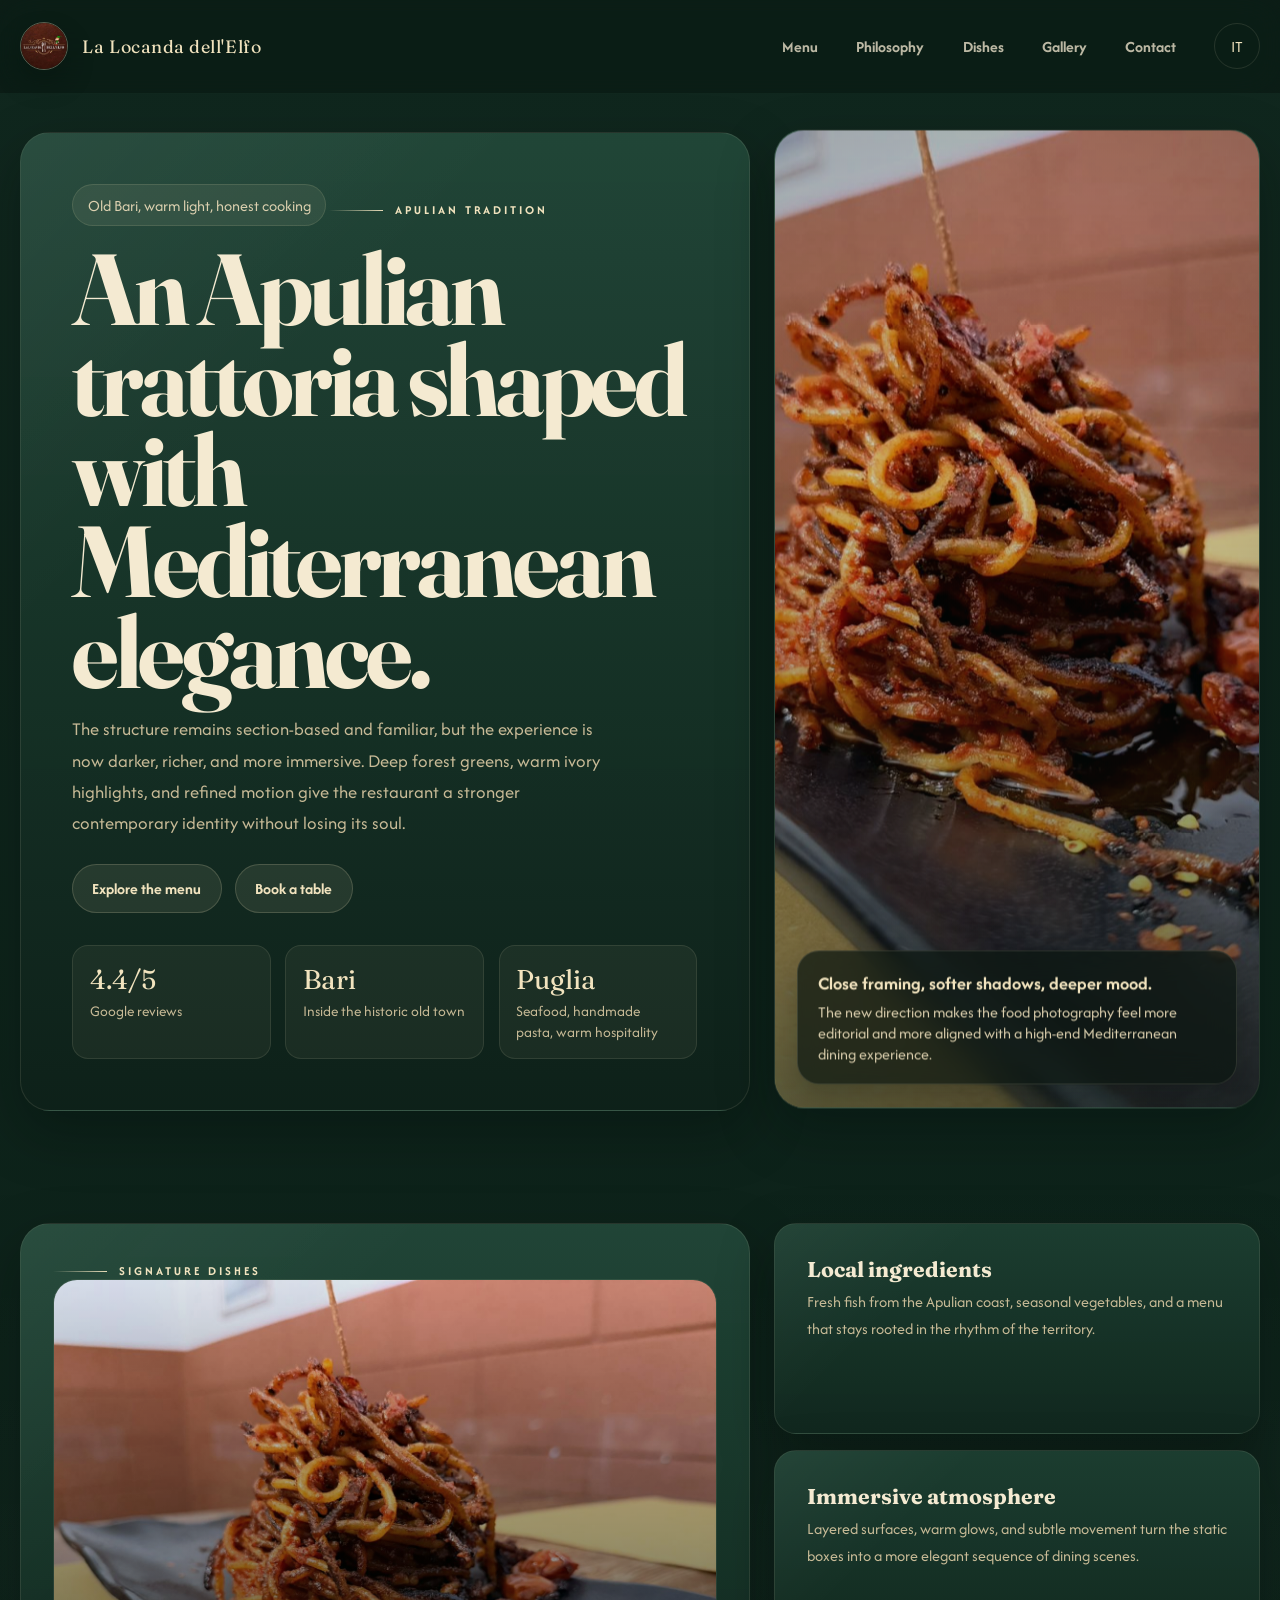
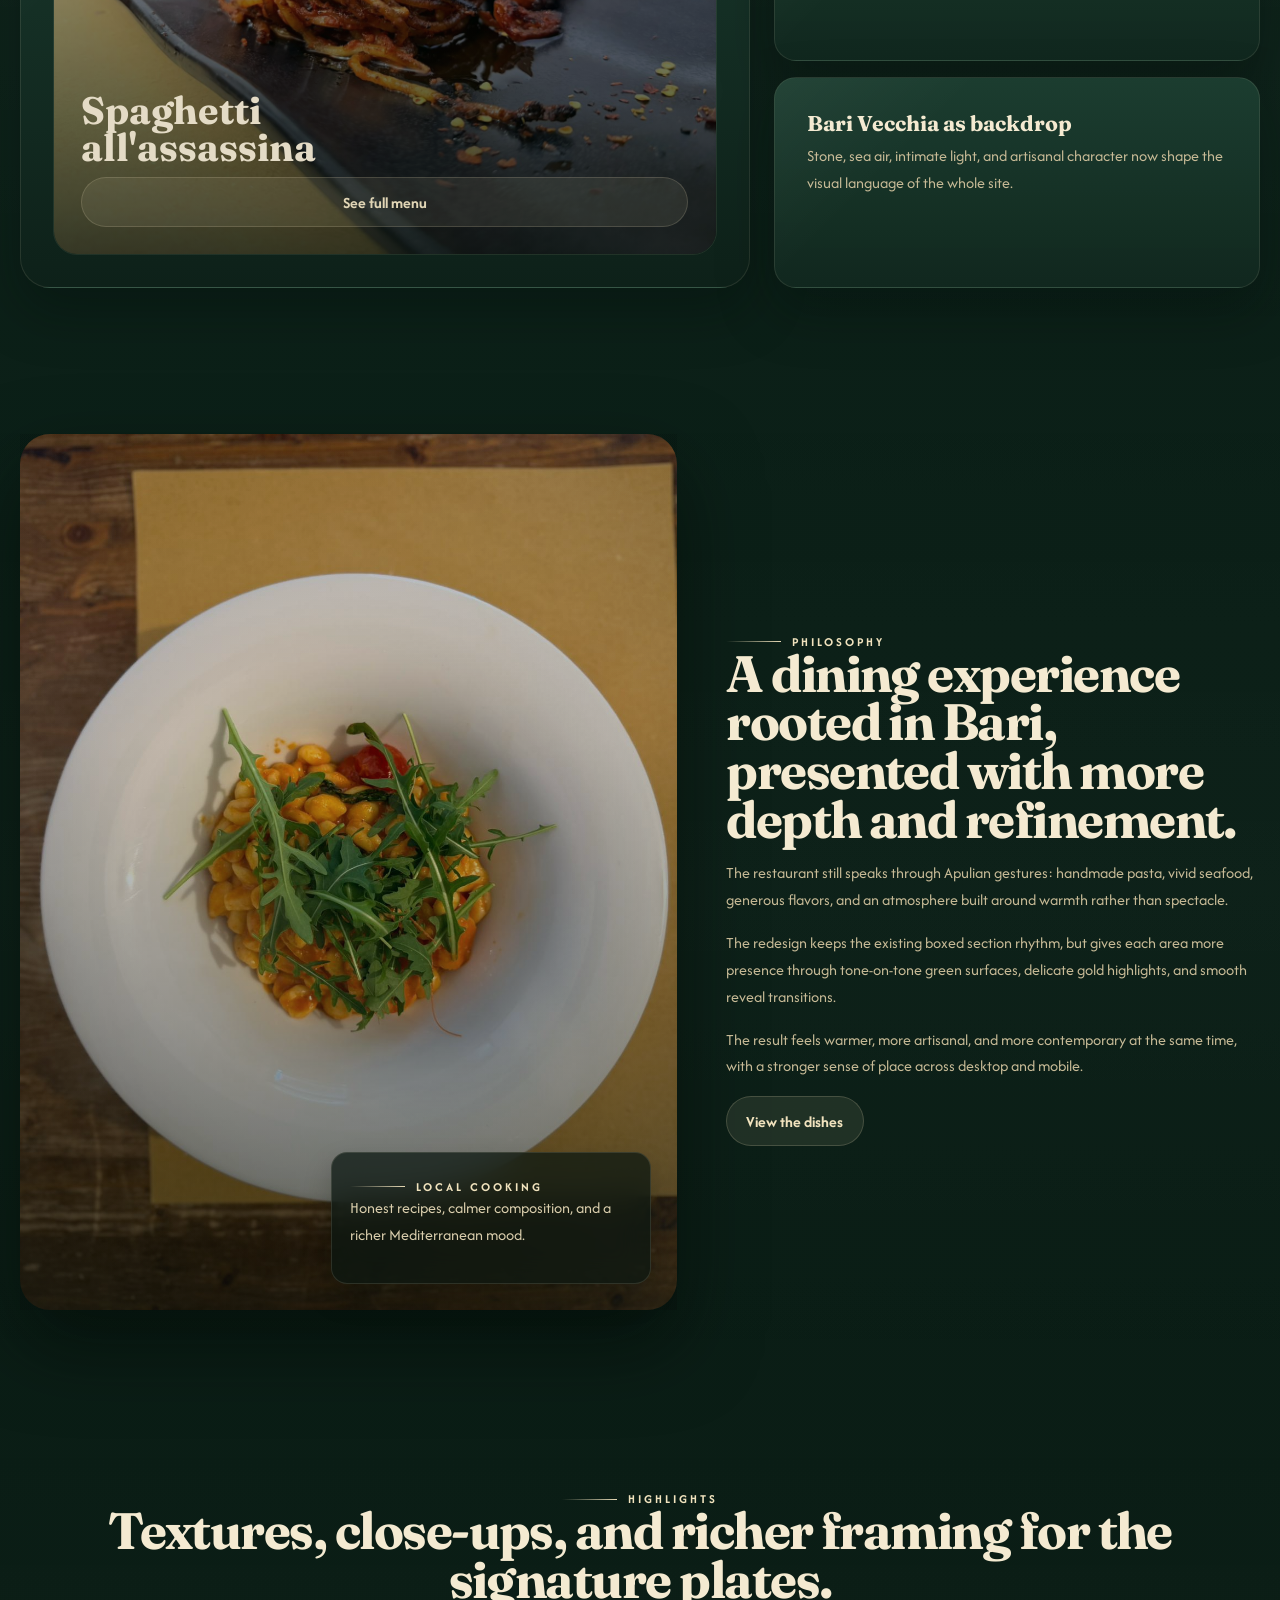
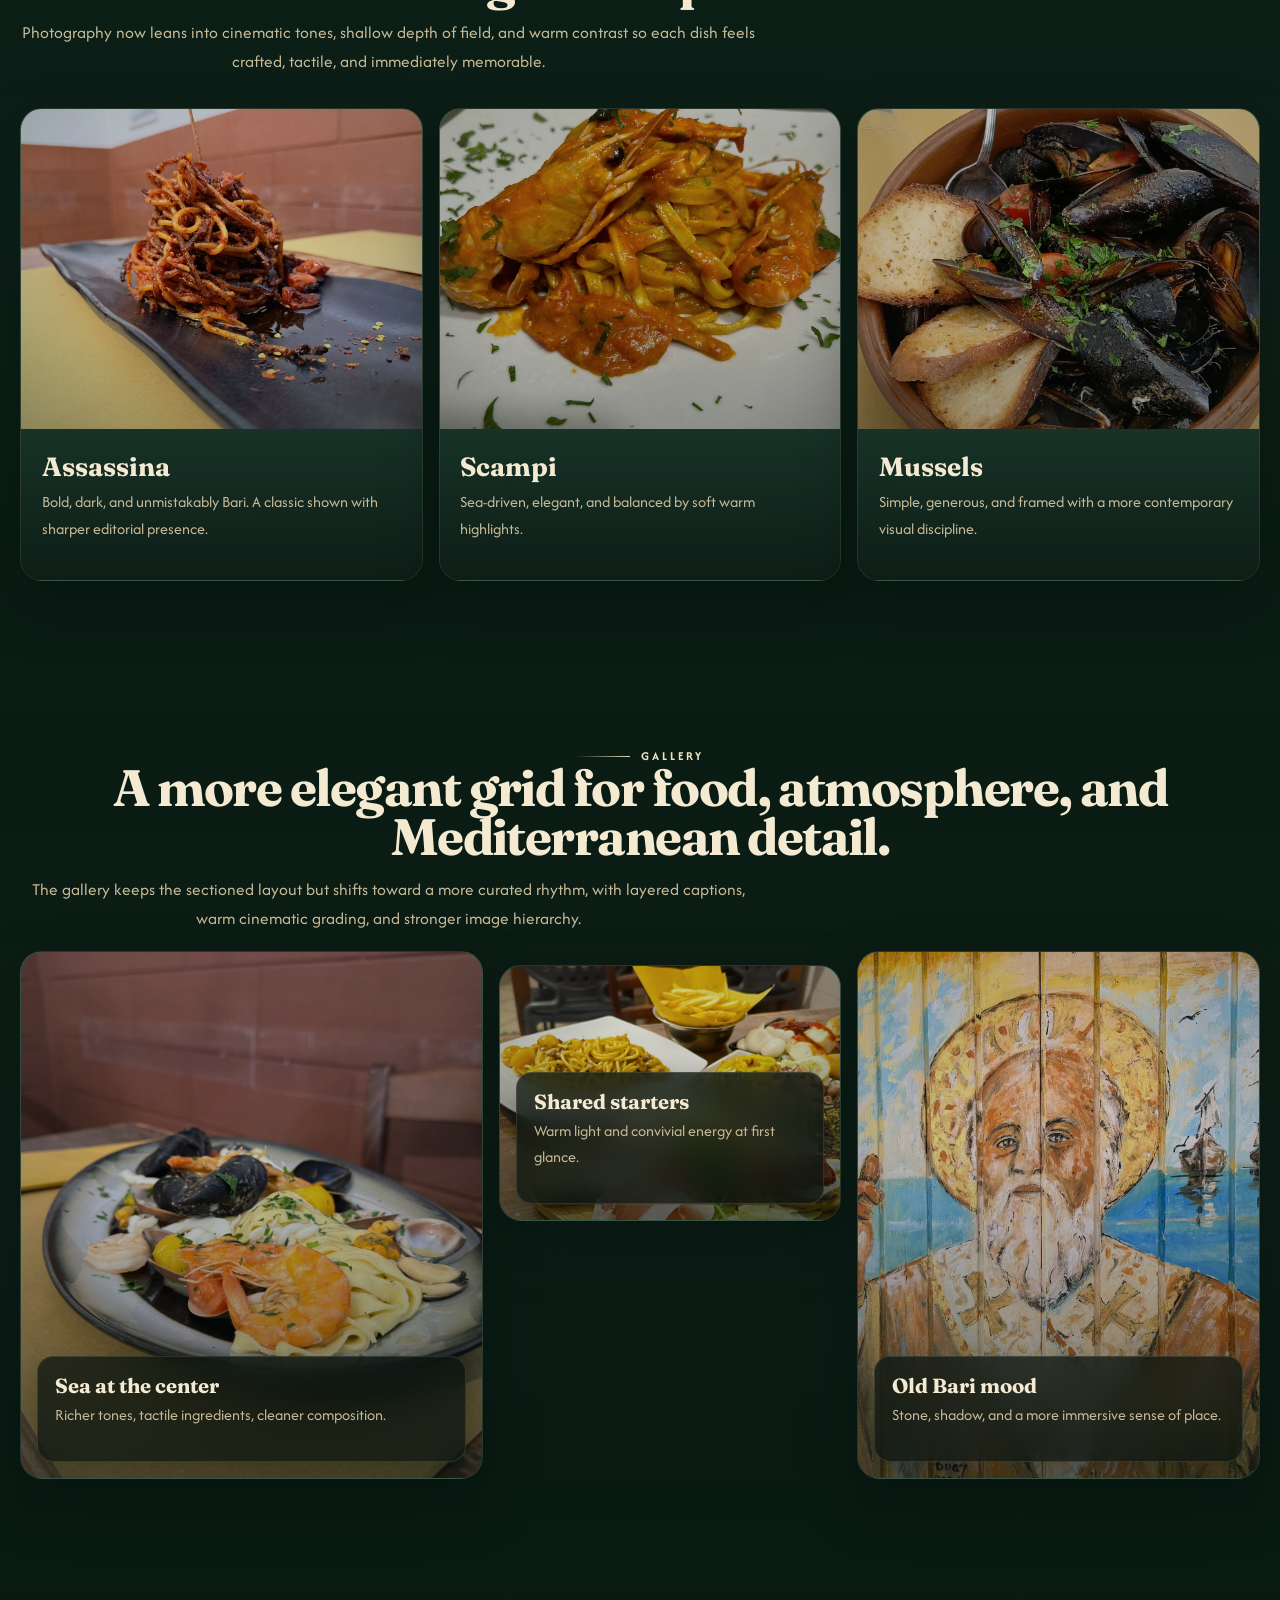
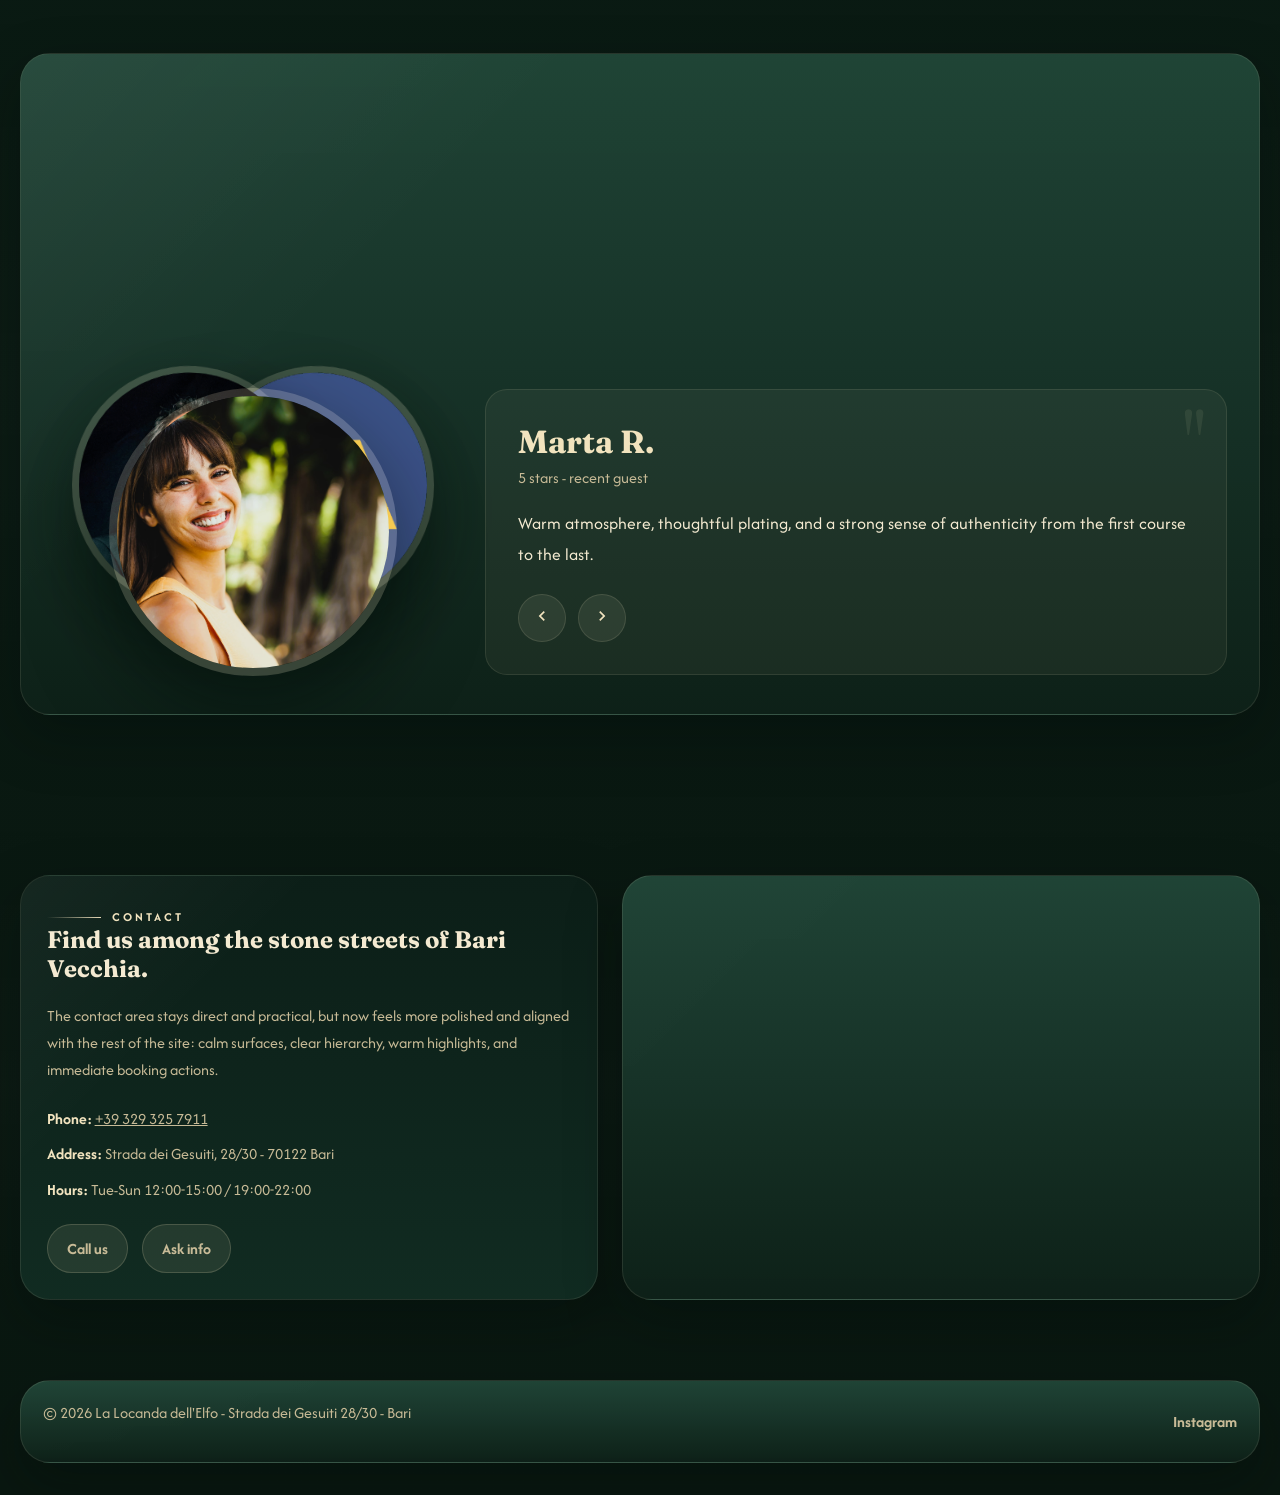
==== index-en.html @ 874c02c4 "english menu" ====
<!doctype html>
<html lang="en">
<head>
  <meta charset="utf-8">
  <meta name="viewport" content="width=device-width, initial-scale=1">
  <title>La Locanda dell'Elfo | Traditional Apulian trattoria in Bari Vecchia</title>
  <meta name="description" content="La Locanda dell'Elfo is a traditional Apulian trattoria in the heart of Bari Vecchia. Authentic cuisine, warm hospitality, and a more immersive new visual identity.">
  <meta name="robots" content="index, follow">
  <link rel="canonical" href="https://lalocandadellelfo.com/">
  <meta property="og:title" content="La Locanda dell'Elfo | Traditional Apulian trattoria">
  <meta property="og:description" content="Authentic Apulian flavors in the heart of old Bari.">
  <meta property="og:type" content="restaurant">
  <meta property="og:url" content="https://lalocandadellelfo.com/">
  <meta property="og:image" content="https://lalocandadellelfo.com/assets/img/locanda.jpeg">
  <link rel="icon" href="assets/icons/favicon.svg" type="image/svg+xml">
  <link rel="preconnect" href="https://fonts.googleapis.com">
  <link rel="preconnect" href="https://fonts.gstatic.com" crossorigin>
  <link href="https://fonts.googleapis.com/css2?family=Afacad:ital,wght@0,400..700;1,400..700&family=Fraunces:opsz,wght@9..144,300..900&display=swap" rel="stylesheet">
  <link rel="stylesheet" href="assets/css/style.css">
</head>
<body>
  <a class="skip-link" href="#content">Skip to content</a>

  <header class="site-header" role="banner">
    <div class="container header-inner">
      <a class="brand" href="#home" aria-label="La Locanda dell'Elfo home">
        <img class="brand-logo" src="assets/img/logo.jpg" alt="La Locanda dell'Elfo logo" width="48" height="48">
        <span class="brand-name">La Locanda dell'Elfo</span>
      </a>

      <button class="nav-toggle" aria-controls="nav" aria-expanded="false" aria-label="Open menu" data-label-open="Open menu" data-label-close="Close menu">
        <span class="bar"></span>
        <span class="bar"></span>
        <span class="bar"></span>
      </button>

      <nav id="nav" class="nav" aria-label="Main navigation">
        <ul>
          <li><a href="menu-en.html">Menu</a></li>
          <li><a href="#philosophy">Philosophy</a></li>
          <li><a href="#dishes">Dishes</a></li>
          <li><a href="#gallery">Gallery</a></li>
          <li><a href="#contact">Contact</a></li>
        </ul>
      </nav>

      <a class="lang-switch" href="index.html" aria-label="Passa alla versione italiana">IT</a>
    </div>
  </header>

  <main id="content">
    <section id="home" class="hero">
      <div class="container hero-shell">
        <div class="hero-copy reveal">
          <span class="hero-note">Old Bari, warm light, honest cooking</span>
          <span class="eyebrow">Apulian tradition</span>
          <h1>An Apulian trattoria shaped with Mediterranean elegance.</h1>
          <p class="lead">The structure remains section-based and familiar, but the experience is now darker, richer, and more immersive. Deep forest greens, warm ivory highlights, and refined motion give the restaurant a stronger contemporary identity without losing its soul.</p>
          <div class="hero-cta">
            <a class="btn btn-primary" href="menu-en.html">Explore the menu</a>
            <a class="btn btn-outline-green" href="#contact">Book a table</a>
          </div>
          <div class="hero-stats">
            <div class="stat">
              <span class="stat-value"><a href="#reviews">4.4/5</a></span>
              <span class="stat-label">Google reviews</span>
            </div>
            <div class="stat">
              <span class="stat-value">Bari</span>
              <span class="stat-label">Inside the historic old town</span>
            </div>
            <div class="stat">
              <span class="stat-value">Puglia</span>
              <span class="stat-label">Seafood, handmade pasta, warm hospitality</span>
            </div>
          </div>
        </div>

        <div class="hero-card reveal-img delay-1 parallax-soft">
          <img src="assets/img/assassina.jpeg" alt="Signature dish at La Locanda dell'Elfo">
          <div class="hero-card-badge">
            <strong>Close framing, softer shadows, deeper mood.</strong>
            <span>The new direction makes the food photography feel more editorial and more aligned with a high-end Mediterranean dining experience.</span>
          </div>
        </div>
      </div>
    </section>

    <section class="section">
      <div class="container showcase-grid">
        <div class="surface-panel reveal">
          <span class="eyebrow">Signature dishes</span>
          <div class="food-slider" id="foodSlider">
            <div class="slide active" style="background-image:url('assets/img/assassina.jpeg');">
              <div class="slide-overlay">
                <h3>Spaghetti all'assassina</h3>
                <a class="btn btn-secondary" href="menu-en.html">See full menu</a>
              </div>
            </div>
            <div class="slide" style="background-image:url('assets/img/scoglio2.jpeg');">
              <div class="slide-overlay">
                <h3>Seafood spaghetti</h3>
                <a class="btn btn-secondary" href="menu-en.html">See full menu</a>
              </div>
            </div>
            <div class="slide" style="background-image:url('assets/img/polpo.jpeg');">
              <div class="slide-overlay">
                <h3>Grilled octopus</h3>
                <a class="btn btn-secondary" href="menu-en.html">See full menu</a>
              </div>
            </div>
            <div class="slide" style="background-image:url('assets/img/cozze.png');">
              <div class="slide-overlay">
                <h3>Sauteed mussels</h3>
                <a class="btn btn-secondary" href="menu-en.html">See full menu</a>
              </div>
            </div>
            <div class="slide" style="background-image:url('assets/img/bavincenzo.jpeg');">
              <div class="slide-overlay">
                <h3>Mba Vnginz</h3>
                <a class="btn btn-secondary" href="menu-en.html">See full menu</a>
              </div>
            </div>
          </div>
        </div>

        <div class="showcase-notes">
          <article class="surface-panel note-card reveal delay-1">
            <h3>Local ingredients</h3>
            <p>Fresh fish from the Apulian coast, seasonal vegetables, and a menu that stays rooted in the rhythm of the territory.</p>
          </article>
          <article class="surface-panel note-card reveal delay-2">
            <h3>Immersive atmosphere</h3>
            <p>Layered surfaces, warm glows, and subtle movement turn the static boxes into a more elegant sequence of dining scenes.</p>
          </article>
          <article class="surface-panel note-card reveal delay-3">
            <h3>Bari Vecchia as backdrop</h3>
            <p>Stone, sea air, intimate light, and artisanal character now shape the visual language of the whole site.</p>
          </article>
        </div>
      </div>
    </section>

    <section id="philosophy" class="section">
      <div class="container story-grid">
        <div class="story-visual reveal-img parallax-soft">
          <img class="story-main-image" src="assets/img/bavincenzof.jpeg" alt="Signature dish from the restaurant">
          <div class="story-floating-card">
            <span class="eyebrow">Local cooking</span>
            <p>Honest recipes, calmer composition, and a richer Mediterranean mood.</p>
          </div>
        </div>

        <div class="story-copy reveal delay-1">
          <span class="eyebrow">Philosophy</span>
          <h2>A dining experience rooted in Bari, presented with more depth and refinement.</h2>
          <p>The restaurant still speaks through Apulian gestures: handmade pasta, vivid seafood, generous flavors, and an atmosphere built around warmth rather than spectacle.</p>
          <p>The redesign keeps the existing boxed section rhythm, but gives each area more presence through tone-on-tone green surfaces, delicate gold highlights, and smooth reveal transitions.</p>
          <p>The result feels warmer, more artisanal, and more contemporary at the same time, with a stronger sense of place across desktop and mobile.</p>
          <a class="btn btn-primary" href="menu-en.html">View the dishes</a>
        </div>
      </div>
    </section>

    <section id="dishes" class="section">
      <div class="container">
        <header class="section-head center reveal">
          <span class="eyebrow">Highlights</span>
          <h2>Textures, close-ups, and richer framing for the signature plates.</h2>
          <p class="lead">Photography now leans into cinematic tones, shallow depth of field, and warm contrast so each dish feels crafted, tactile, and immediately memorable.</p>
        </header>

        <div class="signature-grid">
          <article class="dish-card reveal">
            <img src="assets/img/assassina.jpeg" alt="Spaghetti all'assassina">
            <div class="dish-card-content">
              <h3>Assassina</h3>
              <p>Bold, dark, and unmistakably Bari. A classic shown with sharper editorial presence.</p>
            </div>
          </article>
          <article class="dish-card reveal delay-1">
            <img src="assets/img/scampi.png" alt="Spaghetti with scampi">
            <div class="dish-card-content">
              <h3>Scampi</h3>
              <p>Sea-driven, elegant, and balanced by soft warm highlights.</p>
            </div>
          </article>
          <article class="dish-card reveal delay-2">
            <img src="assets/img/cozze.png" alt="Sauteed mussels">
            <div class="dish-card-content">
              <h3>Mussels</h3>
              <p>Simple, generous, and framed with a more contemporary visual discipline.</p>
            </div>
          </article>
        </div>
      </div>
    </section>

    <section id="gallery" class="section">
      <div class="container">
        <header class="section-head center reveal">
          <span class="eyebrow">Gallery</span>
          <h2>A more elegant grid for food, atmosphere, and Mediterranean detail.</h2>
          <p class="lead">The gallery keeps the sectioned layout but shifts toward a more curated rhythm, with layered captions, warm cinematic grading, and stronger image hierarchy.</p>
        </header>

        <div class="gallery-grid">
          <article class="gallery-card large reveal-img parallax-soft">
            <img src="assets/img/scoglio2.jpeg" alt="Seafood dish at La Locanda dell'Elfo">
            <div class="gallery-caption">
              <h3>Sea at the center</h3>
              <p>Richer tones, tactile ingredients, cleaner composition.</p>
            </div>
          </article>
          <article class="gallery-card reveal-img delay-1">
            <img src="assets/img/antipasti.png" alt="Traditional appetizers">
            <div class="gallery-caption">
              <h3>Shared starters</h3>
              <p>Warm light and convivial energy at first glance.</p>
            </div>
          </article>
          <article class="gallery-card tall reveal-img delay-2 parallax-soft">
            <img src="assets/img/sannicola.jpeg" alt="Restaurant atmosphere detail">
            <div class="gallery-caption">
              <h3>Old Bari mood</h3>
              <p>Stone, shadow, and a more immersive sense of place.</p>
            </div>
          </article>
          <article class="gallery-card reveal-img">
            <img src="assets/img/pastaefagioli.png" alt="Pasta and beans">
            <div class="gallery-caption">
              <h3>Comfort and depth</h3>
              <p>Traditional substance with a refined visual finish.</p>
            </div>
          </article>
        </div>
      </div>
    </section>

    <section id="reviews" class="section ct-section" aria-labelledby="ctTitle">
      <div class="container">
        <div class="surface-panel">
          <header class="section-head center reveal">
            <span class="eyebrow">Reviews</span>
            <h2 id="ctTitle">Guest feedback now lives inside the same warm visual language.</h2>
            <p class="lead">The testimonials remain easy to scan, but now feel integrated into the overall identity through tone-on-tone surfaces, elegant spacing, and softer visual depth.</p>
            <div class="revx-badge" role="note">
              <svg width="18" height="18" viewBox="0 0 48 48" aria-hidden="true">
                <path fill="#FFC107" d="M43.6 20.5h-1.9V20H24v8h11.3c-1.7 4.6-6 8-11.3 8-6.6 0-12-5.4-12-12s5.4-12 12-12c3 0 5.7 1.1 7.8 2.9l5.7-5.7C33.6 7 29.1 5 24 5 13 5 4 14 4 25s9 20 20 20 19-9 19-20c0-1.5-.2-3-.4-4.5z"></path>
                <path fill="#FF3D00" d="M6.3 14.7l6.6 4.8C14.5 16 18.9 13 24 13c3 0 5.7 1.1 7.8 2.9l5.7-5.7C33.6 7 29.1 5 24 5c-7.7 0-14.3 4.3-17.7 10.7z"></path>
                <path fill="#4CAF50" d="M24 45c5 0 9.6-2 12.9-5.2l-6-5c-1.9 1.5-4.3 2.2-6.9 2.2-5.2 0-9.5-3.3-11.2-8l-6.6 5C9.5 40.6 16.2 45 24 45z"></path>
                <path fill="#1976D2" d="M43.6 20.5H24v8h11.3c-.8 2.2-2.3 4.1-4.3 5.5l6 5C40.1 35.8 44 30.8 44 24c0-1.5-.2-3-.4-4.5z"></path>
              </svg>
              <strong class="revx-score">4.4</strong>
              <span class="revx-meta">/ 5 on Google</span>
              <a class="revx-link" href="https://www.google.com/maps/search/?api=1&query=La%20Locanda%20dell%27Elfo%20Bari" target="_blank" rel="noopener">Open listing</a>
            </div>
          </header>

          <div class="ct-wrap reveal delay-1">
            <div class="ct-images" id="ctImages"></div>
            <div class="ct-content">
              <span class="quote-mark" aria-hidden="true">"</span>
              <div class="ct-quote-wrap" id="ctQuoteWrap">
                <h3 class="ct-name" id="ctName"></h3>
                <p class="ct-desig" id="ctDesig"></p>
                <p class="ct-quote" id="ctQuote"></p>
              </div>
              <div class="ct-arrows">
                <button class="ct-btn" id="ctPrev" aria-label="Previous review">
                  <svg width="20" height="20" viewBox="0 0 24 24" fill="currentColor"><path d="M15.41 7.41L14 6l-6 6 6 6 1.41-1.41L10.83 12z"></path></svg>
                </button>
                <button class="ct-btn" id="ctNext" aria-label="Next review">
                  <svg width="20" height="20" viewBox="0 0 24 24" fill="currentColor"><path d="M10 6L8.59 7.41 13.17 12l-4.58 4.59L10 18l6-6z"></path></svg>
                </button>
              </div>
            </div>
          </div>
        </div>
      </div>
    </section>

    <section id="contact" class="section">
      <div class="container contact-grid">
        <div class="contact-card reveal">
          <span class="eyebrow">Contact</span>
          <h2>Find us among the stone streets of Bari Vecchia.</h2>
          <p>The contact area stays direct and practical, but now feels more polished and aligned with the rest of the site: calm surfaces, clear hierarchy, warm highlights, and immediate booking actions.</p>
          <ul class="contact-list">
            <li><strong>Phone:</strong> <a href="tel:+393293257911">+39 329 325 7911</a></li>
            <li><strong>Address:</strong> Strada dei Gesuiti, 28/30 - 70122 Bari</li>
            <li><strong>Hours:</strong> Tue-Sun 12:00-15:00 / 19:00-22:00</li>
          </ul>
          <div class="cta-row">
            <a class="btn btn-primary" href="tel:+393293257911" target="_blank" rel="noopener">Call us</a>
            <a class="btn btn-secondary" href="mailto:prenotazioni@lalocandadellelfo.it">Ask info</a>
          </div>
        </div>

        <div class="map-card reveal-img delay-1">
          <iframe title="Map to La Locanda dell'Elfo" loading="lazy" referrerpolicy="no-referrer-when-downgrade" src="https://www.google.com/maps?q=Strada%20dei%20Gesuiti%2028%20Bari&output=embed" allowfullscreen></iframe>
        </div>
      </div>
    </section>
  </main>

  <footer class="site-footer" role="contentinfo">
    <div class="container footer-inner">
      <p>&copy; <span id="year"></span> La Locanda dell'Elfo - Strada dei Gesuiti 28/30 - Bari</p>
      <ul class="social">
        <li><a href="https://instagram.com/lalocandadellelfo" target="_blank" rel="noopener">Instagram</a></li>
      </ul>
    </div>
  </footer>

  <script src="assets/js/main.js"></script>
</body>
</html>
---- assets/css/style.css ----
:root {
  --bg: #0d221a;
  --bg-deep: #08150f;
  --surface: rgba(19, 45, 35, 0.9);
  --surface-2: rgba(25, 56, 44, 0.92);
  --surface-3: rgba(31, 65, 52, 0.94);
  --surface-soft: rgba(17, 40, 31, 0.82);
  --surface-contrast: #16372c;
  --text: #f4ead1;
  --text-soft: #dbcfae;
  --muted: #c8bb97;
  --accent: #caa86a;
  --accent-soft: #f1e3be;
  --line: rgba(237, 226, 198, 0.12);
  --line-strong: rgba(237, 226, 198, 0.2);
  --shadow-lg: 0 34px 80px rgba(2, 11, 8, 0.5);
  --shadow-md: 0 22px 54px rgba(2, 11, 8, 0.34);
  --shadow-sm: 0 14px 28px rgba(2, 11, 8, 0.24);
  --radius-xl: 30px;
  --radius-lg: 22px;
  --radius-md: 16px;
  --radius-sm: 12px;
  --header-height: 92px;
  --header-height-shrink: 76px;
  --container: 1240px;
}

* {
  box-sizing: border-box;
}

html {
  scroll-behavior: smooth;
}

html,
body {
  margin: 0;
  padding: 0;
  overflow-x: hidden;
}

body {
  min-height: 100vh;
  font-family: "Afacad", sans-serif;
  color: var(--text);
  background:
    radial-gradient(circle at 15% 10%, rgba(199, 164, 104, 0.12), transparent 0 22rem),
    radial-gradient(circle at 82% 14%, rgba(111, 149, 126, 0.12), transparent 0 18rem),
    radial-gradient(circle at 50% 120%, rgba(216, 182, 132, 0.08), transparent 0 22rem),
    linear-gradient(180deg, #10271e 0%, #0b1f17 35%, #091710 100%);
  padding-top: var(--header-height);
}

body::before,
body::after {
  content: "";
  position: fixed;
  inset: 0;
  pointer-events: none;
}

body::before {
  opacity: 0.16;
  background:
    linear-gradient(rgba(255, 255, 255, 0.03) 1px, transparent 1px),
    linear-gradient(90deg, rgba(255, 255, 255, 0.02) 1px, transparent 1px);
  background-size: 34px 34px;
  mask-image: linear-gradient(180deg, black 0%, rgba(0, 0, 0, 0.35) 65%, transparent 100%);
}

body::after {
  opacity: 0.1;
  background:
    radial-gradient(circle at 20% 30%, rgba(255, 232, 188, 0.28), transparent 0 0.25rem),
    radial-gradient(circle at 76% 72%, rgba(255, 232, 188, 0.22), transparent 0 0.2rem);
  background-size: 320px 320px, 260px 260px;
}

img {
  display: block;
  max-width: 100%;
  height: auto;
}

a {
  color: inherit;
}

.container {
  width: min(calc(100% - 2rem), var(--container));
  margin-inline: auto;
}

.skip-link {
  position: absolute;
  left: -999px;
  top: auto;
}

.skip-link:focus {
  left: 1rem;
  top: 1rem;
  z-index: 999;
  padding: 0.75rem 1rem;
  border-radius: 999px;
  background: var(--accent-soft);
  color: var(--bg-deep);
}

.brand-name,
h1,
h2,
h3,
h4,
.menu-title,
.stat-value,
.quote-mark,
.price {
  font-family: "Fraunces", serif;
}

h1,
h2,
h3,
h4,
p,
dl {
  margin-top: 0;
}

p {
  line-height: 1.68;
}

.section {
  position: relative;
  padding: 5rem 0;
}

.section::before {
  content: "";
  position: absolute;
  inset: 0;
  pointer-events: none;
  background: linear-gradient(180deg, transparent, rgba(255, 255, 255, 0.015), transparent);
}

.section-head {
  margin-bottom: 2rem;
}

.section-head h2 {
  font-size: clamp(2.2rem, 4vw, 4.1rem);
  line-height: 0.95;
  letter-spacing: -0.03em;
  margin-bottom: 0.85rem;
}

.section-head .lead {
  max-width: 46rem;
  color: var(--muted);
  font-size: 1.08rem;
}

.center {
  text-align: center;
  margin-inline: auto;
}

.eyebrow {
  display: inline-flex;
  align-items: center;
  gap: 0.7rem;
  color: var(--accent-soft);
  letter-spacing: 0.24em;
  text-transform: uppercase;
  font-size: 0.78rem;
  font-weight: 700;
}

.eyebrow::before {
  content: "";
  width: 3.4rem;
  height: 1px;
  background: linear-gradient(90deg, rgba(241, 227, 190, 0), rgba(241, 227, 190, 0.95));
}

.site-header {
  position: fixed;
  inset: 0 0 auto;
  z-index: 999;
  background: rgba(9, 22, 17, 0.56);
  backdrop-filter: blur(20px) saturate(120%);
  border-bottom: 1px solid transparent;
  transition: background 0.3s ease, border-color 0.3s ease, box-shadow 0.3s ease;
}

.site-header.is-shrink {
  background: rgba(7, 19, 14, 0.88);
  border-bottom-color: var(--line);
  box-shadow: 0 12px 24px rgba(0, 0, 0, 0.22);
}

.header-inner {
  display: flex;
  align-items: center;
  gap: 1rem;
  min-height: var(--header-height);
  transition: min-height 0.25s ease;
}

.site-header.is-shrink .header-inner {
  min-height: var(--header-height-shrink);
}

.brand {
  display: inline-flex;
  align-items: center;
  gap: 0.9rem;
  min-width: 0;
  text-decoration: none;
}

.brand-logo {
  width: 3rem;
  height: 3rem;
  object-fit: cover;
  border-radius: 50%;
  border: 1px solid rgba(248, 237, 204, 0.32);
  box-shadow: var(--shadow-sm);
}

.brand-name {
  font-size: 1.12rem;
  color: var(--accent-soft);
  letter-spacing: 0.03em;
}

.nav {
  margin-left: auto;
}

.nav ul {
  display: flex;
  align-items: center;
  gap: 0.4rem;
  list-style: none;
  padding: 0;
  margin: 0;
}

.nav a,
.lang-switch {
  display: inline-flex;
  align-items: center;
  justify-content: center;
  min-height: 2.85rem;
  padding: 0.65rem 1rem;
  border-radius: 999px;
  text-decoration: none;
  transition: background 0.25s ease, color 0.25s ease, transform 0.25s ease, border-color 0.25s ease;
}

.nav a {
  color: rgba(244, 234, 209, 0.76);
  font-weight: 700;
}

.nav a:hover,
.nav a:focus-visible,
.lang-switch:hover,
.lang-switch:focus-visible {
  background: rgba(245, 232, 199, 0.08);
  color: var(--accent-soft);
  transform: translateY(-1px);
}

.lang-switch {
  margin-left: 0.35rem;
  border: 1px solid var(--line);
  color: var(--accent-soft);
}

.nav-toggle {
  display: none;
  margin-left: auto;
  width: 3rem;
  height: 3rem;
  border: 1px solid var(--line);
  border-radius: 50%;
  background: rgba(245, 232, 199, 0.04);
  cursor: pointer;
}

.nav-toggle .bar {
  display: block;
  width: 1.2rem;
  height: 2px;
  margin: 0.24rem auto;
  background: var(--accent-soft);
  transition: transform 0.22s ease, opacity 0.22s ease;
}

.nav-toggle.open .bar:nth-child(1) {
  transform: translateY(6px) rotate(45deg);
}

.nav-toggle.open .bar:nth-child(2) {
  opacity: 0;
}

.nav-toggle.open .bar:nth-child(3) {
  transform: translateY(-6px) rotate(-45deg);
}

.hero {
  padding: 2.5rem 0 2rem;
}

.hero-shell,
.showcase-grid,
.story-grid,
.contact-grid,
.reservation-grid,
.menu-hero-shell,
.ct-wrap,
.menu-showcase {
  display: grid;
  gap: 1.5rem;
}

.hero-shell {
  grid-template-columns: minmax(0, 1.2fr) minmax(340px, 0.8fr);
  align-items: stretch;
}

.hero-copy,
.hero-card,
.surface-panel,
.gallery-card,
.dish-card,
.menu-card,
.contact-card,
.map-card,
.footer-inner,
.menu-hero-copy,
.menu-hero-visual {
  position: relative;
  background:
    linear-gradient(180deg, rgba(34, 72, 57, 0.92), rgba(14, 33, 25, 0.96)),
    linear-gradient(135deg, rgba(255, 255, 255, 0.05), transparent 45%);
  border: 1px solid rgba(249, 236, 202, 0.1);
  box-shadow: var(--shadow-md);
  overflow: hidden;
}

.hero-copy,
.surface-panel,
.contact-card,
.map-card,
.footer-inner,
.menu-card,
.menu-hero-copy,
.reservation-panel {
  border-radius: var(--radius-xl);
}

.hero-copy::before,
.surface-panel::before,
.menu-card::before,
.menu-hero-copy::before,
.contact-card::before {
  content: "";
  position: absolute;
  inset: 0;
  background:
    radial-gradient(circle at top right, rgba(242, 228, 188, 0.12), transparent 0 12rem),
    linear-gradient(135deg, rgba(255, 255, 255, 0.04), transparent 30%);
  pointer-events: none;
}

.hero-copy {
  padding: clamp(2rem, 4vw, 4.2rem);
}

.hero-copy h1 {
  max-width: 11ch;
  font-size: clamp(3.2rem, 8vw, 6.3rem);
  line-height: 0.9;
  letter-spacing: -0.04em;
  margin-bottom: 1rem;
}

.hero-copy .lead,
.story-copy p,
.note-card p,
.dish-card-content p,
.gallery-caption p,
.menu-subtitle,
.menu-row dt span,
.reservation-panel p,
.reservation-notes div,
.contact-card p,
.contact-card li,
.contact-card a,
.ct-desig,
.revx-meta,
.revx-link,
.footer-inner p,
.social a {
  color: var(--muted);
}

.hero-copy .lead {
  max-width: 34rem;
  font-size: 1.16rem;
  margin-bottom: 1.6rem;
}

.hero-note {
  display: inline-flex;
  align-items: center;
  gap: 0.5rem;
  margin-bottom: 1.1rem;
  padding: 0.6rem 0.9rem;
  border-radius: 999px;
  background: rgba(241, 227, 190, 0.08);
  border: 1px solid rgba(241, 227, 190, 0.12);
  color: var(--text-soft);
}

.hero-cta,
.cta-row {
  display: flex;
  flex-wrap: wrap;
  gap: 0.85rem;
}

.hero-cta {
  margin-bottom: 2rem;
}

.btn {
  display: inline-flex;
  align-items: center;
  justify-content: center;
  gap: 0.5rem;
  min-height: 3.1rem;
  padding: 0.8rem 1.2rem;
  border: 1px solid transparent;
  border-radius: 999px;
  font-weight: 800;
  text-decoration: none;
  transition: transform 0.22s ease, background 0.22s ease, border-color 0.22s ease, color 0.22s ease, box-shadow 0.22s ease;
}

.btn:hover,
.btn:focus-visible {
  transform: translateY(-2px);
}

.btn-primary {
  background: rgba(241, 227, 190, 0.09);
  border-color: rgba(241, 227, 190, 0.18);
  color: var(--accent-soft);
}

.btn-primary:hover,
.btn-primary:focus-visible {
  background: rgba(241, 227, 190, 0.14);
}

.btn-secondary {
  background: rgba(241, 227, 190, 0.09);
  border-color: rgba(241, 227, 190, 0.18);
  color: var(--accent-soft);
}

.btn-secondary:hover,
.btn-secondary:focus-visible {
  background: rgba(241, 227, 190, 0.14);
}

.btn-outline-green {
  background: rgba(241, 227, 190, 0.09);
  border-color: rgba(241, 227, 190, 0.18);
  color: var(--accent-soft);
}

.hero-stats {
  display: grid;
  grid-template-columns: repeat(3, minmax(0, 1fr));
  gap: 0.9rem;
}

.stat {
  padding: 1rem 1.05rem;
  border-radius: var(--radius-md);
  background: rgba(245, 232, 199, 0.05);
  border: 1px solid rgba(245, 232, 199, 0.1);
}

.stat-value {
  display: block;
  margin-bottom: 0.2rem;
  font-size: 1.7rem;
  color: var(--accent-soft);
}

.stat-value a {
  text-decoration: none;
}

.stat-label {
  font-size: 0.95rem;
  color: var(--muted);
}

.hero-card,
.menu-hero-visual {
  border-radius: var(--radius-xl);
  min-height: 100%;
}

.hero-card img,
.menu-hero-visual img,
.story-main-image,
.dish-card img,
.gallery-card img {
  width: 100%;
  height: 100%;
  object-fit: cover;
  filter: saturate(0.9) contrast(1.04) brightness(0.9);
}

.hero-card img,
.story-main-image {
  min-height: 36rem;
}

.hero-card::after,
.menu-hero-visual::after,
.gallery-card::after,
.dish-card::after,
.story-visual::after {
  content: "";
  position: absolute;
  inset: 0;
  pointer-events: none;
  background:
    linear-gradient(180deg, rgba(7, 19, 14, 0.05) 0%, rgba(7, 19, 14, 0.12) 35%, rgba(7, 19, 14, 0.52) 100%),
    radial-gradient(circle at center, transparent 40%, rgba(7, 19, 14, 0.24) 100%);
}

.hero-card-badge,
.menu-hero-note,
.story-floating-card,
.gallery-caption {
  position: absolute;
  z-index: 1;
  border: 1px solid rgba(247, 236, 206, 0.12);
  box-shadow: var(--shadow-sm);
}

.hero-card-badge {
  left: 1.4rem;
  right: 1.4rem;
  bottom: 1.4rem;
  display: grid;
  gap: 0.4rem;
  padding: 1.2rem 1.25rem;
  border-radius: var(--radius-lg);
  background: rgba(10, 22, 17, 0.7);
  backdrop-filter: blur(16px);
}

.hero-card-badge strong,
.menu-hero-note strong {
  font-size: 1.16rem;
  color: var(--accent-soft);
}

.hero-card-badge span,
.menu-hero-note span,
.story-floating-card p {
  color: var(--text-soft);
}

.showcase-grid {
  grid-template-columns: minmax(0, 1.2fr) minmax(300px, 0.8fr);
}

.surface-panel {
  padding: clamp(1.5rem, 3vw, 2rem);
}

.food-slider {
  position: relative;
  overflow: hidden;
  border-radius: calc(var(--radius-xl) - 6px);
  min-height: 36rem;
  border: 1px solid rgba(247, 236, 206, 0.08);
}

.food-slider .slide {
  position: absolute;
  inset: 0;
  opacity: 0;
  transform: scale(1.04);
  transition: opacity 0.7s ease, transform 1.3s ease;
  background-size: cover;
  background-position: center;
  filter: saturate(0.88) contrast(1.04) brightness(0.92);
}

.food-slider .slide.active {
  opacity: 1;
  transform: scale(1);
}

.slide-overlay {
  position: absolute;
  inset: 0;
  display: flex;
  flex-direction: column;
  justify-content: flex-end;
  gap: 0.8rem;
  padding: 1.7rem;
  background: linear-gradient(180deg, rgba(6, 17, 12, 0.02), rgba(6, 17, 12, 0.78));
}

.slide-overlay h3 {
  max-width: 10ch;
  font-size: clamp(2rem, 3vw, 3.15rem);
  line-height: 0.94;
  margin-bottom: 0;
}

.showcase-notes {
  display: grid;
  gap: 1rem;
}

.note-card {
  min-height: 100%;
  border-radius: var(--radius-lg);
  background:
    linear-gradient(180deg, rgba(29, 63, 49, 0.95), rgba(17, 40, 31, 0.98));
}

.note-card h3 {
  font-size: 1.34rem;
  margin-bottom: 0.45rem;
}

.story-grid {
  grid-template-columns: minmax(0, 1.08fr) minmax(0, 0.92fr);
  align-items: center;
}

.story-visual {
  position: relative;
  min-height: 38rem;
}

.story-main-image {
  border-radius: var(--radius-xl);
  box-shadow: var(--shadow-lg);
}

.story-floating-card {
  right: 1.6rem;
  bottom: 1.6rem;
  width: min(20rem, 56%);
  padding: 1.15rem;
  border-radius: var(--radius-md);
  background: rgba(10, 23, 17, 0.72);
  backdrop-filter: blur(16px);
}

.story-copy {
  padding-left: clamp(0rem, 2vw, 2rem);
}

.story-copy h2,
.reservation-panel h2 {
  font-size: clamp(2.3rem, 4vw, 4rem);
  line-height: 0.95;
  margin-bottom: 1rem;
  letter-spacing: -0.03em;
}

.signature-grid,
.gallery-grid,
.menu-grid {
  display: grid;
  gap: 1rem;
}

.signature-grid {
  grid-template-columns: repeat(3, minmax(0, 1fr));
}

.dish-card {
  border-radius: var(--radius-lg);
}

.dish-card img {
  height: 20rem;
}

.dish-card-content {
  position: relative;
  z-index: 1;
  padding: 1.3rem;
  background: linear-gradient(180deg, rgba(24, 52, 41, 0.9), rgba(14, 30, 23, 0.98));
}

.dish-card-content h3 {
  font-size: 1.65rem;
  margin-bottom: 0.4rem;
}

.gallery-grid {
  grid-template-columns: 1.15fr 0.85fr 1fr;
  grid-auto-rows: 16rem;
}

.gallery-card {
  border-radius: var(--radius-lg);
}

.gallery-card img {
  transition: transform 0.55s ease, filter 0.55s ease;
}

.gallery-card:hover img {
  transform: scale(1.05);
  filter: saturate(0.96) contrast(1.06) brightness(0.95);
}

.gallery-card.large,
.gallery-card.tall {
  grid-row: span 2;
}

.gallery-caption {
  inset: auto 1rem 1rem 1rem;
  padding: 1rem 1.05rem;
  border-radius: var(--radius-md);
  background: rgba(9, 20, 16, 0.72);
  backdrop-filter: blur(14px);
}

.gallery-caption h3 {
  font-size: 1.28rem;
  margin-bottom: 0.25rem;
}

.ct-section .surface-panel {
  padding-bottom: clamp(1.5rem, 4vw, 2.4rem);
}

.revx-badge {
  display: inline-flex;
  align-items: center;
  gap: 0.7rem;
  margin-top: 0.7rem;
  padding: 0.8rem 1rem;
  border-radius: 999px;
  background: rgba(245, 232, 199, 0.07);
  border: 1px solid rgba(245, 232, 199, 0.11);
}

.revx-score,
.revx-link {
  color: var(--accent-soft);
}

.revx-link {
  text-decoration: none;
  font-weight: 700;
}

.ct-wrap {
  grid-template-columns: minmax(220px, 0.7fr) minmax(0, 1.3fr);
  align-items: center;
  gap: 2rem;
  margin-top: 2rem;
}

.ct-images {
  position: relative;
  width: min(100%, 18rem);
  aspect-ratio: 1;
  margin-inline: auto;
  perspective: 1000px;
}

.ct-img {
  position: absolute;
  inset: 0;
  width: 100%;
  height: 100%;
  object-fit: cover;
  border-radius: 50%;
  border: 8px solid rgba(246, 234, 201, 0.18);
  box-shadow: var(--shadow-lg);
  transition: all 0.7s cubic-bezier(0.4, 2, 0.3, 1);
}

.ct-content {
  position: relative;
  padding: 2rem;
  border-radius: var(--radius-lg);
  background: rgba(245, 232, 199, 0.05);
  border: 1px solid rgba(245, 232, 199, 0.1);
}

.quote-mark {
  position: absolute;
  top: 0.8rem;
  right: 1.3rem;
  line-height: 1;
  font-size: 5rem;
  color: rgba(241, 227, 190, 0.08);
}

.ct-name {
  font-size: 2rem;
  margin-bottom: 0.25rem;
  color: var(--accent-soft);
}

.ct-quote {
  margin-bottom: 0;
  font-size: 1.1rem;
  line-height: 1.75;
  white-space: pre-line;
}

@keyframes ctFade {
  from {
    opacity: 0;
    transform: translateY(12px);
  }

  to {
    opacity: 1;
    transform: translateY(0);
  }
}

.ct-arrows {
  display: flex;
  gap: 0.8rem;
  margin-top: 1.5rem;
}

.ct-btn {
  width: 3rem;
  height: 3rem;
  border: 1px solid rgba(245, 232, 199, 0.12);
  border-radius: 50%;
  background: rgba(245, 232, 199, 0.08);
  color: var(--accent-soft);
  cursor: pointer;
  transition: transform 0.22s ease, background 0.22s ease;
}

.ct-btn:hover,
.ct-btn:focus-visible {
  transform: translateY(-2px);
  background: rgba(245, 232, 199, 0.15);
}

.contact-grid,
.reservation-grid,
.menu-showcase {
  grid-template-columns: minmax(0, 0.95fr) minmax(0, 1.05fr);
  align-items: stretch;
}

.contact-card,
.map-card,
.reservation-panel {
  padding: 1.6rem;
}

.contact-card {
  background:
    linear-gradient(180deg, rgba(12, 31, 24, 0.98), rgba(17, 44, 34, 0.98)),
    linear-gradient(135deg, rgba(255, 255, 255, 0.05), transparent 45%);
}

.contact-list {
  display: grid;
  gap: 0.9rem;
  list-style: none;
  margin: 1.5rem 0;
  padding: 0;
}

.contact-list strong {
  color: var(--accent-soft);
}

.map-card iframe {
  width: 100%;
  height: 100%;
  min-height: 100%;
  border: 0;
  border-radius: calc(var(--radius-xl) - 6px);
  filter: grayscale(0.18) saturate(0.72) contrast(0.95);
}

.site-footer {
  padding: 0 0 2rem;
}

.footer-inner {
  display: flex;
  align-items: center;
  justify-content: space-between;
  flex-wrap: wrap;
  gap: 1rem;
  padding: 1.2rem 1.4rem;
}

.social {
  display: flex;
  flex-wrap: wrap;
  gap: 0.7rem;
  list-style: none;
  margin: 0;
  padding: 0;
}

.social a {
  text-decoration: none;
  font-weight: 700;
}

.social a:hover,
.social a:focus-visible {
  color: var(--accent-soft);
}

.menu-hero {
  padding-top: 2.4rem;
}

.menu-hero-shell {
  grid-template-columns: minmax(0, 1fr) minmax(320px, 0.9fr);
}

.menu-hero-copy {
  padding: clamp(2rem, 4vw, 3.7rem);
}

.menu-hero-copy h1 {
  font-size: clamp(3rem, 7vw, 5.8rem);
  line-height: 0.92;
  margin-bottom: 1rem;
  letter-spacing: -0.04em;
}

.menu-hero-copy p {
  max-width: 36rem;
  color: var(--muted);
  font-size: 1.1rem;
}

.menu-hero-visual {
  min-height: 30rem;
  border-radius: var(--radius-xl);
}

.menu-hero-note {
  right: 1rem;
  bottom: 1rem;
  padding: 1rem 1.1rem;
  border-radius: var(--radius-md);
  background: rgba(9, 20, 16, 0.74);
  backdrop-filter: blur(14px);
}

.menu-grid {
  grid-template-columns: repeat(2, minmax(0, 1fr));
}

.menu-card {
  padding: 1.5rem;
  background:
    linear-gradient(180deg, rgba(27, 58, 46, 0.94), rgba(14, 30, 23, 0.98)),
    linear-gradient(135deg, rgba(255, 255, 255, 0.03), transparent 38%);
}

.menu-card-header {
  display: block;
  margin-bottom: 1rem;
}

.menu-title {
  font-size: 2rem;
  color: var(--accent-soft);
  margin-bottom: 0.35rem;
}

.menu-subtitle {
  margin-bottom: 0;
}

.menu-list {
  margin: 0;
  padding: 0;
}

.menu-row {
  display: grid;
  grid-template-columns: minmax(0, 1fr) auto;
  gap: 1rem;
  align-items: start;
  padding: 1rem 0;
  border-top: 1px solid rgba(245, 232, 199, 0.1);
}

.menu-row:first-child {
  border-top: 0;
}

.menu-row dt,
.menu-row dd {
  margin: 0;
}

.menu-row dt strong {
  display: block;
  margin-bottom: 0.2rem;
  font-size: 1.08rem;
  color: var(--text);
}

.menu-row dd {
  color: var(--accent-soft);
  white-space: nowrap;
  font-weight: 700;
}

.menu-section-intro {
  margin-bottom: 2rem;
}

.menu-showcase-copy {
  display: grid;
  gap: 1rem;
}

.menu-signals {
  display: grid;
  gap: 0.8rem;
}

.menu-signal {
  padding: 0.95rem 1rem;
  border-radius: var(--radius-md);
  background: rgba(245, 232, 199, 0.05);
  border: 1px solid rgba(245, 232, 199, 0.1);
}

.menu-signal strong {
  color: var(--accent-soft);
}

.menu-visual-stack {
  display: grid;
  grid-template-columns: 1fr 1fr;
  gap: 1rem;
}

.menu-shot {
  position: relative;
  min-height: 14rem;
  border-radius: var(--radius-lg);
  overflow: hidden;
  border: 1px solid rgba(245, 232, 199, 0.08);
  box-shadow: var(--shadow-md);
}

.menu-shot img {
  width: 100%;
  height: 100%;
  object-fit: cover;
  filter: saturate(0.9) contrast(1.05) brightness(0.92);
}

.menu-shot.tall {
  grid-row: span 2;
  min-height: 29rem;
}

.reservation-panel {
  background:
    linear-gradient(180deg, rgba(27, 58, 46, 0.94), rgba(13, 29, 22, 0.98)),
    linear-gradient(135deg, rgba(255, 255, 255, 0.03), transparent 38%);
}

.reservation-notes {
  display: grid;
  gap: 0.85rem;
  margin: 1.2rem 0 1.5rem;
}

.reservation-notes div {
  padding: 0.9rem 1rem;
  border-radius: var(--radius-md);
  background: rgba(245, 232, 199, 0.05);
  border: 1px solid rgba(245, 232, 199, 0.08);
}

.reveal,
.reveal-img {
  opacity: 0;
  transform: translateY(28px);
  transition: opacity 0.85s ease, transform 0.85s ease;
}

.reveal-img {
  transform: translateY(24px) scale(0.985);
}

.reveal.visible,
.reveal-img.visible {
  opacity: 1;
  transform: translateY(0) scale(1);
}

.delay-1 {
  transition-delay: 0.12s;
}

.delay-2 {
  transition-delay: 0.24s;
}

.delay-3 {
  transition-delay: 0.36s;
}

.parallax-soft {
  will-change: transform;
}

@media (max-width: 1024px) {
  .hero-shell,
  .showcase-grid,
  .story-grid,
  .contact-grid,
  .reservation-grid,
  .menu-hero-shell,
  .ct-wrap,
  .menu-showcase {
    grid-template-columns: 1fr;
  }

  .hero-card img,
  .story-main-image,
  .menu-hero-visual,
  .menu-shot.tall {
    min-height: 24rem;
  }

  .story-copy {
    padding-left: 0;
  }

  .signature-grid {
    grid-template-columns: repeat(2, minmax(0, 1fr));
  }

  .gallery-grid {
    grid-template-columns: repeat(2, minmax(0, 1fr));
    grid-auto-rows: 16rem;
  }

  .gallery-card.large,
  .gallery-card.tall {
    grid-row: span 1;
  }
}

@media (max-width: 860px) {
  :root {
    --header-height: 80px;
    --header-height-shrink: 68px;
  }

  .site-header {
    overflow: visible;
  }

  .header-inner {
    position: relative;
    flex-wrap: nowrap;
  }

  .nav-toggle {
    display: inline-block;
  }

  .lang-switch {
    order: 3;
    margin-left: 0;
  }

  .nav {
    position: absolute;
    top: calc(100% + 0.5rem);
    left: 0;
    right: 0;
    order: 4;
    width: 100%;
    margin-left: 0;
    display: none;
  }

  .nav.open {
    display: block;
  }

  .nav ul {
    flex-direction: column;
    align-items: stretch;
    gap: 0.4rem;
    margin-top: 0;
    padding: 0.8rem;
    border-radius: var(--radius-lg);
    background: rgba(9, 20, 16, 0.92);
    border: 1px solid var(--line);
  }

  .nav a,
  .lang-switch {
    justify-content: flex-start;
  }

  .hero-copy h1,
  .menu-hero-copy h1,
  .section-head h2,
  .story-copy h2,
  .reservation-panel h2 {
    max-width: none;
  }

  .hero-stats,
  .menu-grid,
  .signature-grid,
  .gallery-grid,
  .menu-visual-stack {
    grid-template-columns: 1fr;
  }

  .food-slider {
    min-height: 24rem;
  }

  .footer-inner {
    align-items: flex-start;
  }
}

@media (max-width: 640px) {
  .container {
    width: min(calc(100% - 1.25rem), var(--container));
  }

  .section {
    padding: 4rem 0;
  }

  .hero-copy,
  .surface-panel,
  .menu-card,
  .contact-card,
  .map-card,
  .reservation-panel,
  .menu-hero-copy {
    padding: 1.25rem;
  }

  .hero-stats {
    gap: 0.7rem;
  }

  .stat {
    padding: 0.85rem;
  }

  .ct-content {
    padding: 1.4rem;
  }

  .quote-mark {
    font-size: 3.6rem;
    right: 1rem;
  }

  .menu-row {
    grid-template-columns: 1fr;
    gap: 0.35rem;
  }

  .menu-row dd {
    white-space: normal;
  }
}

@media (prefers-reduced-motion: reduce) {
  html {
    scroll-behavior: auto;
  }

  *,
  *::before,
  *::after {
    animation: none !important;
    transition-delay: 0ms !important;
    transition-duration: 0.01ms !important;
  }
}
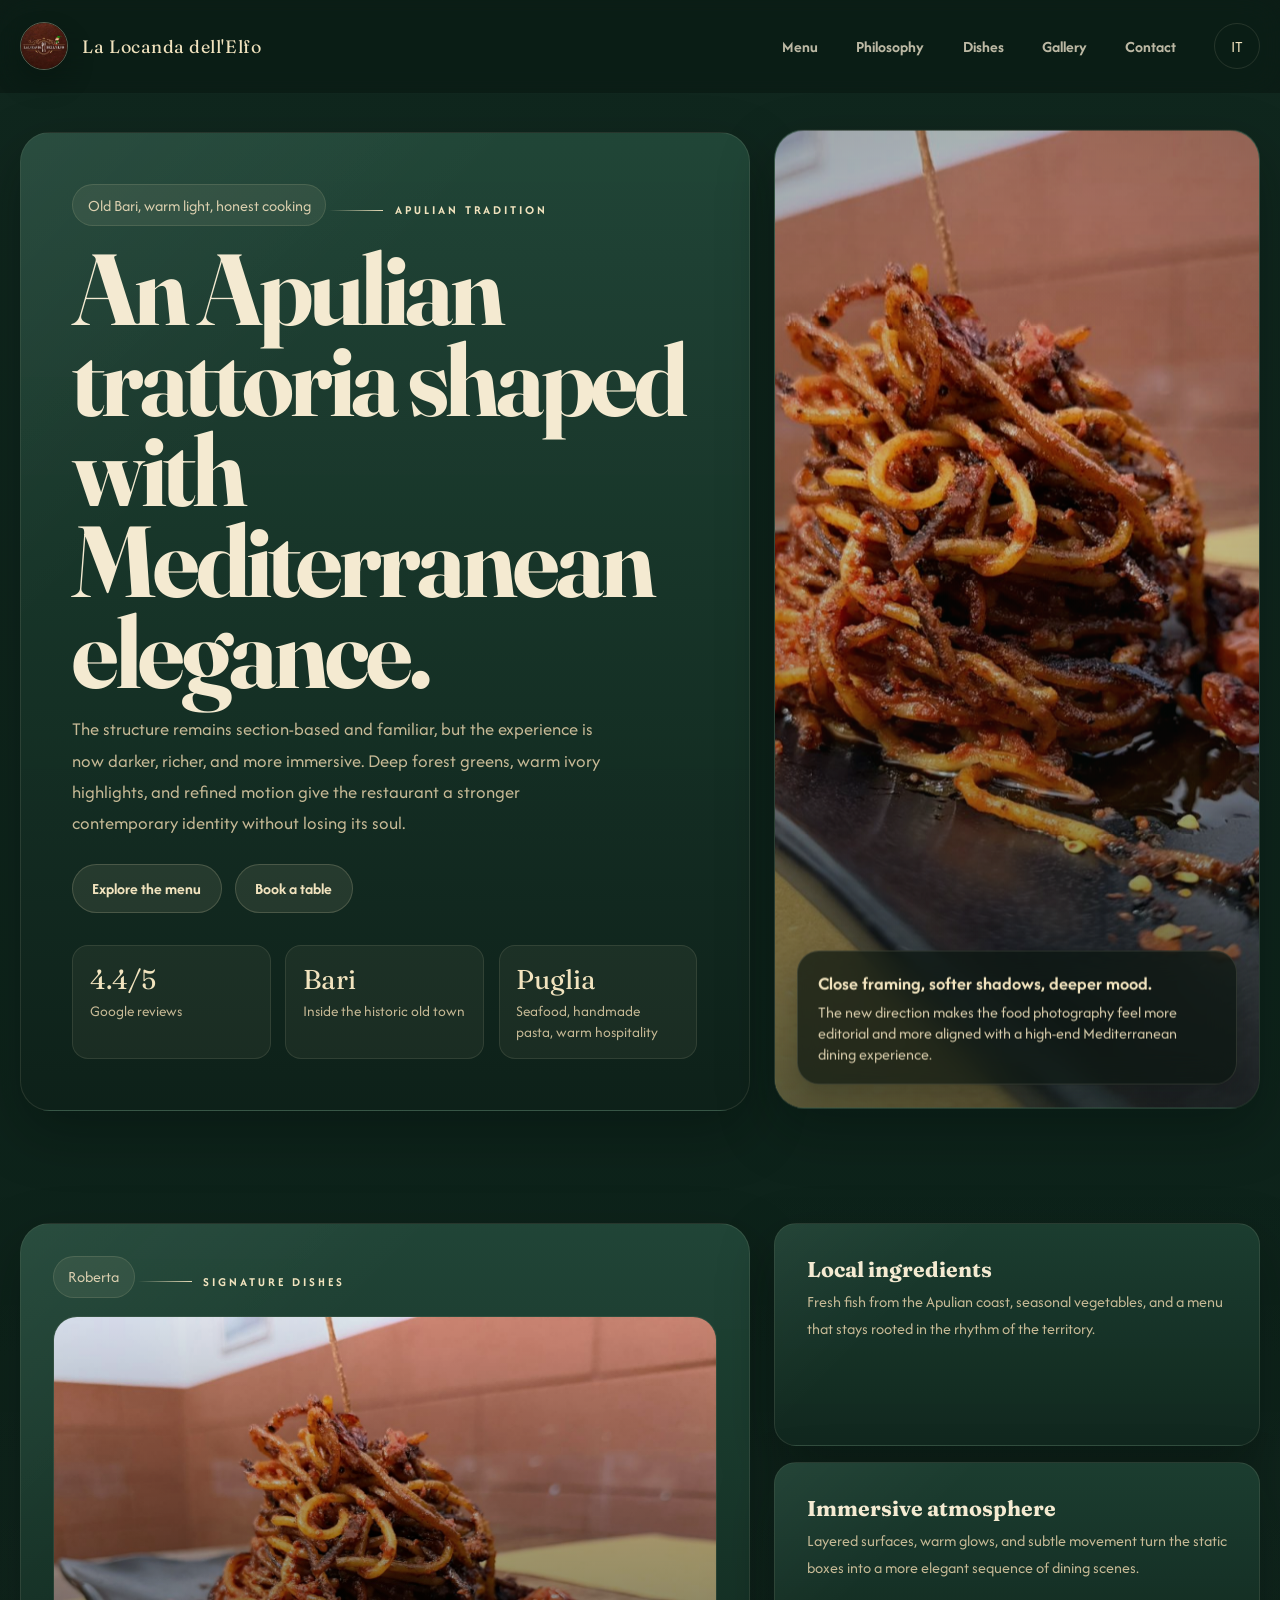
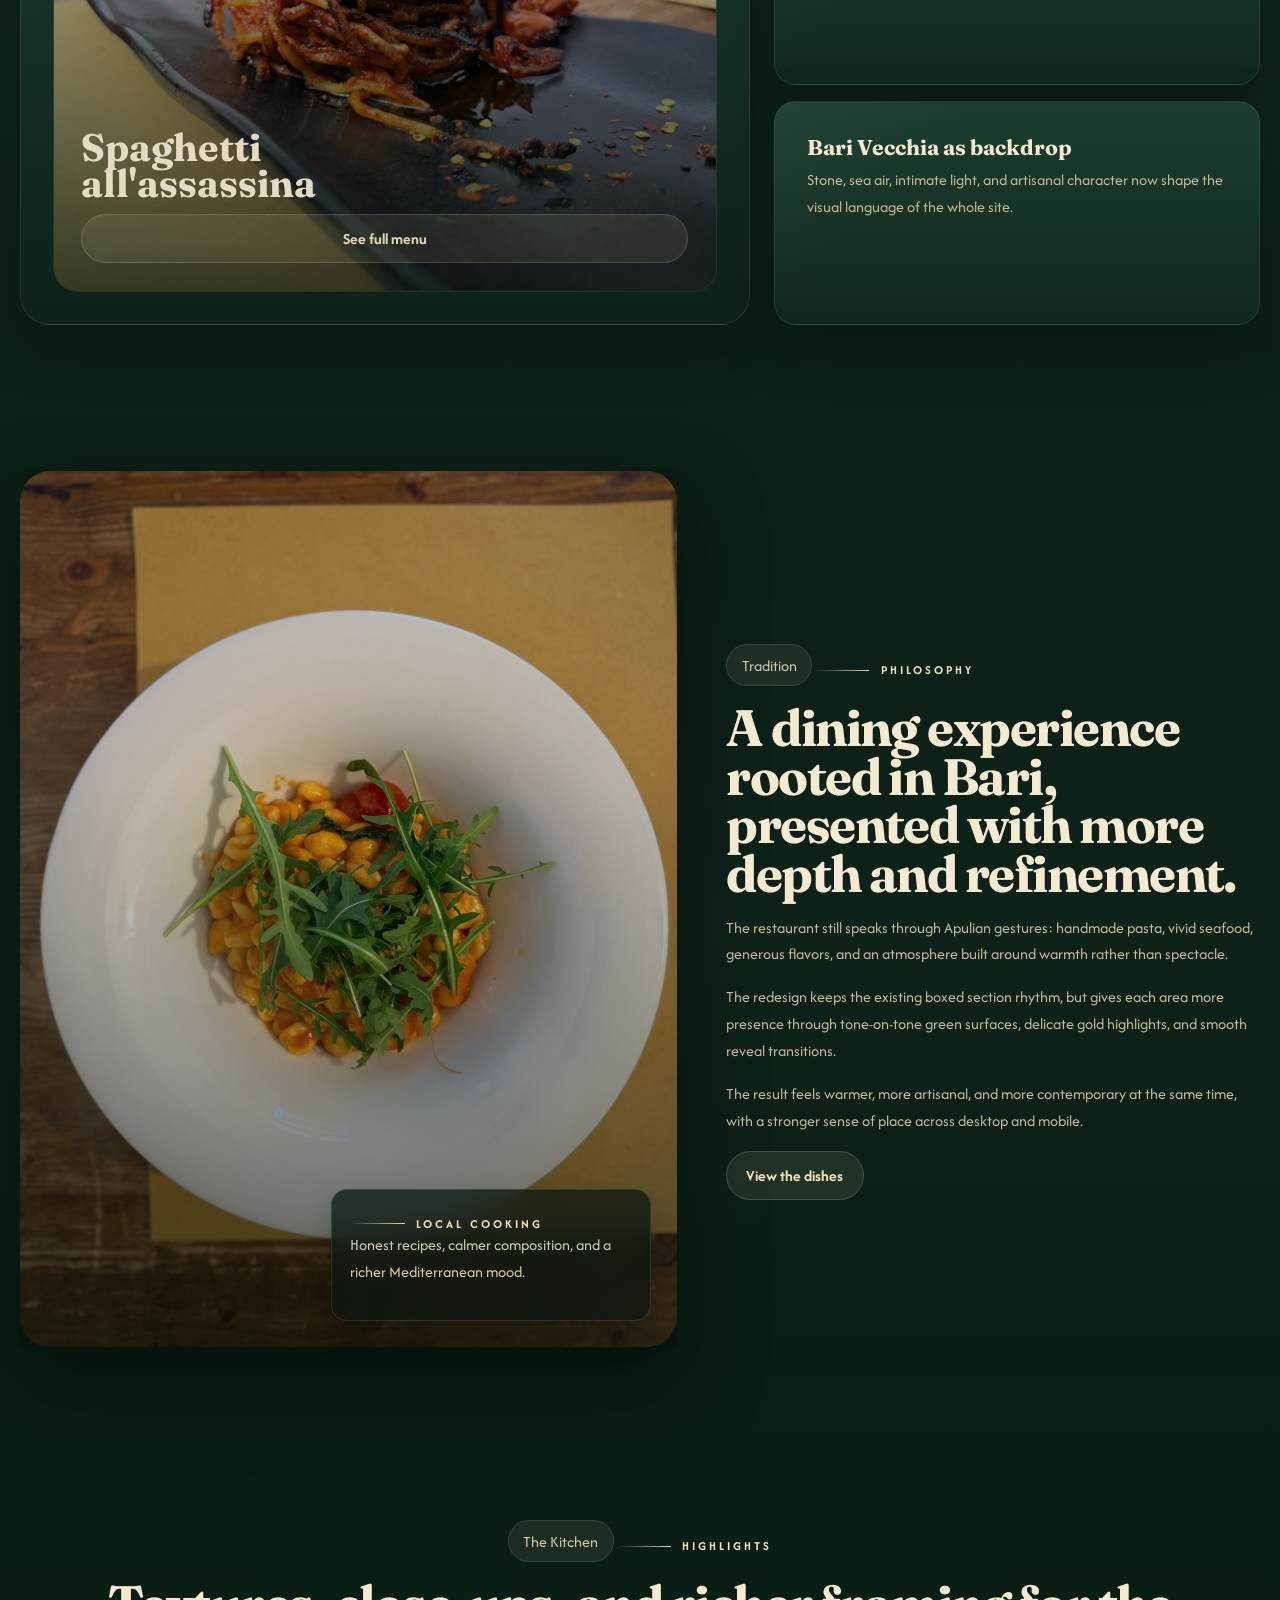
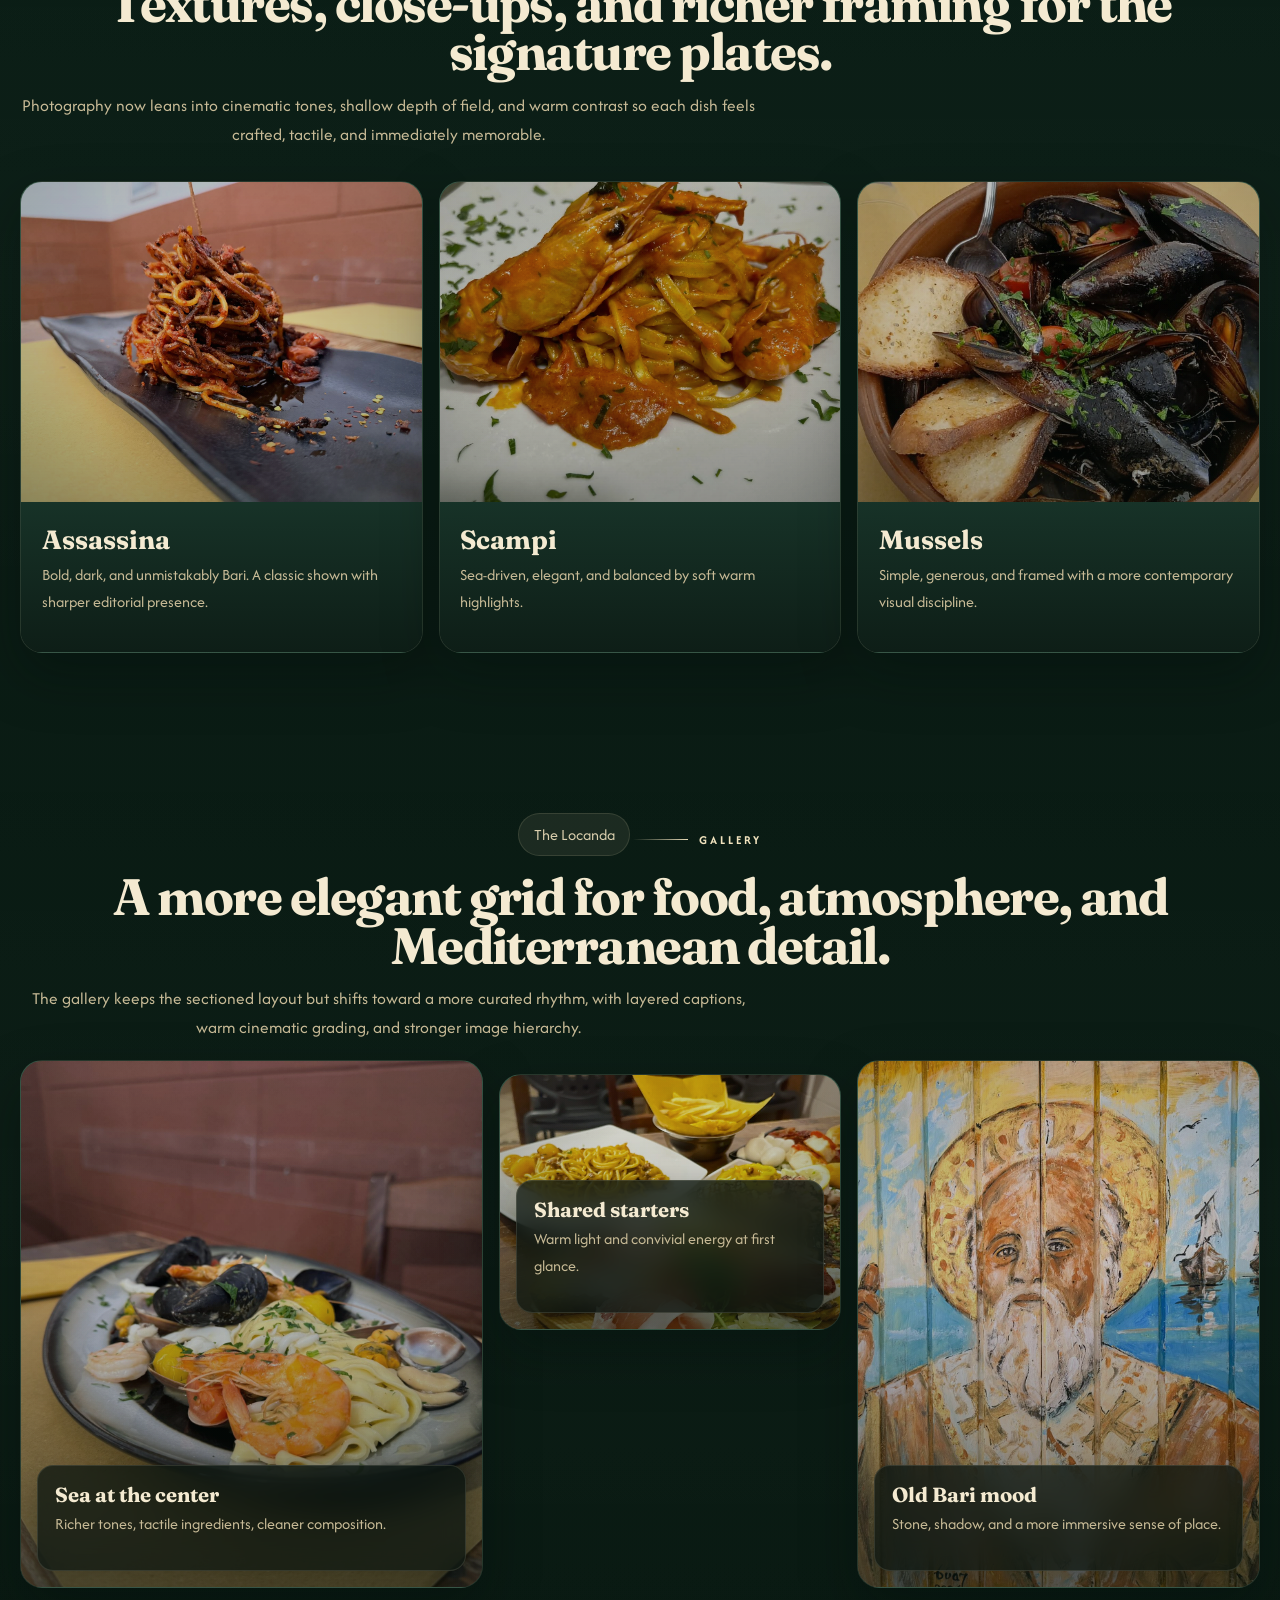
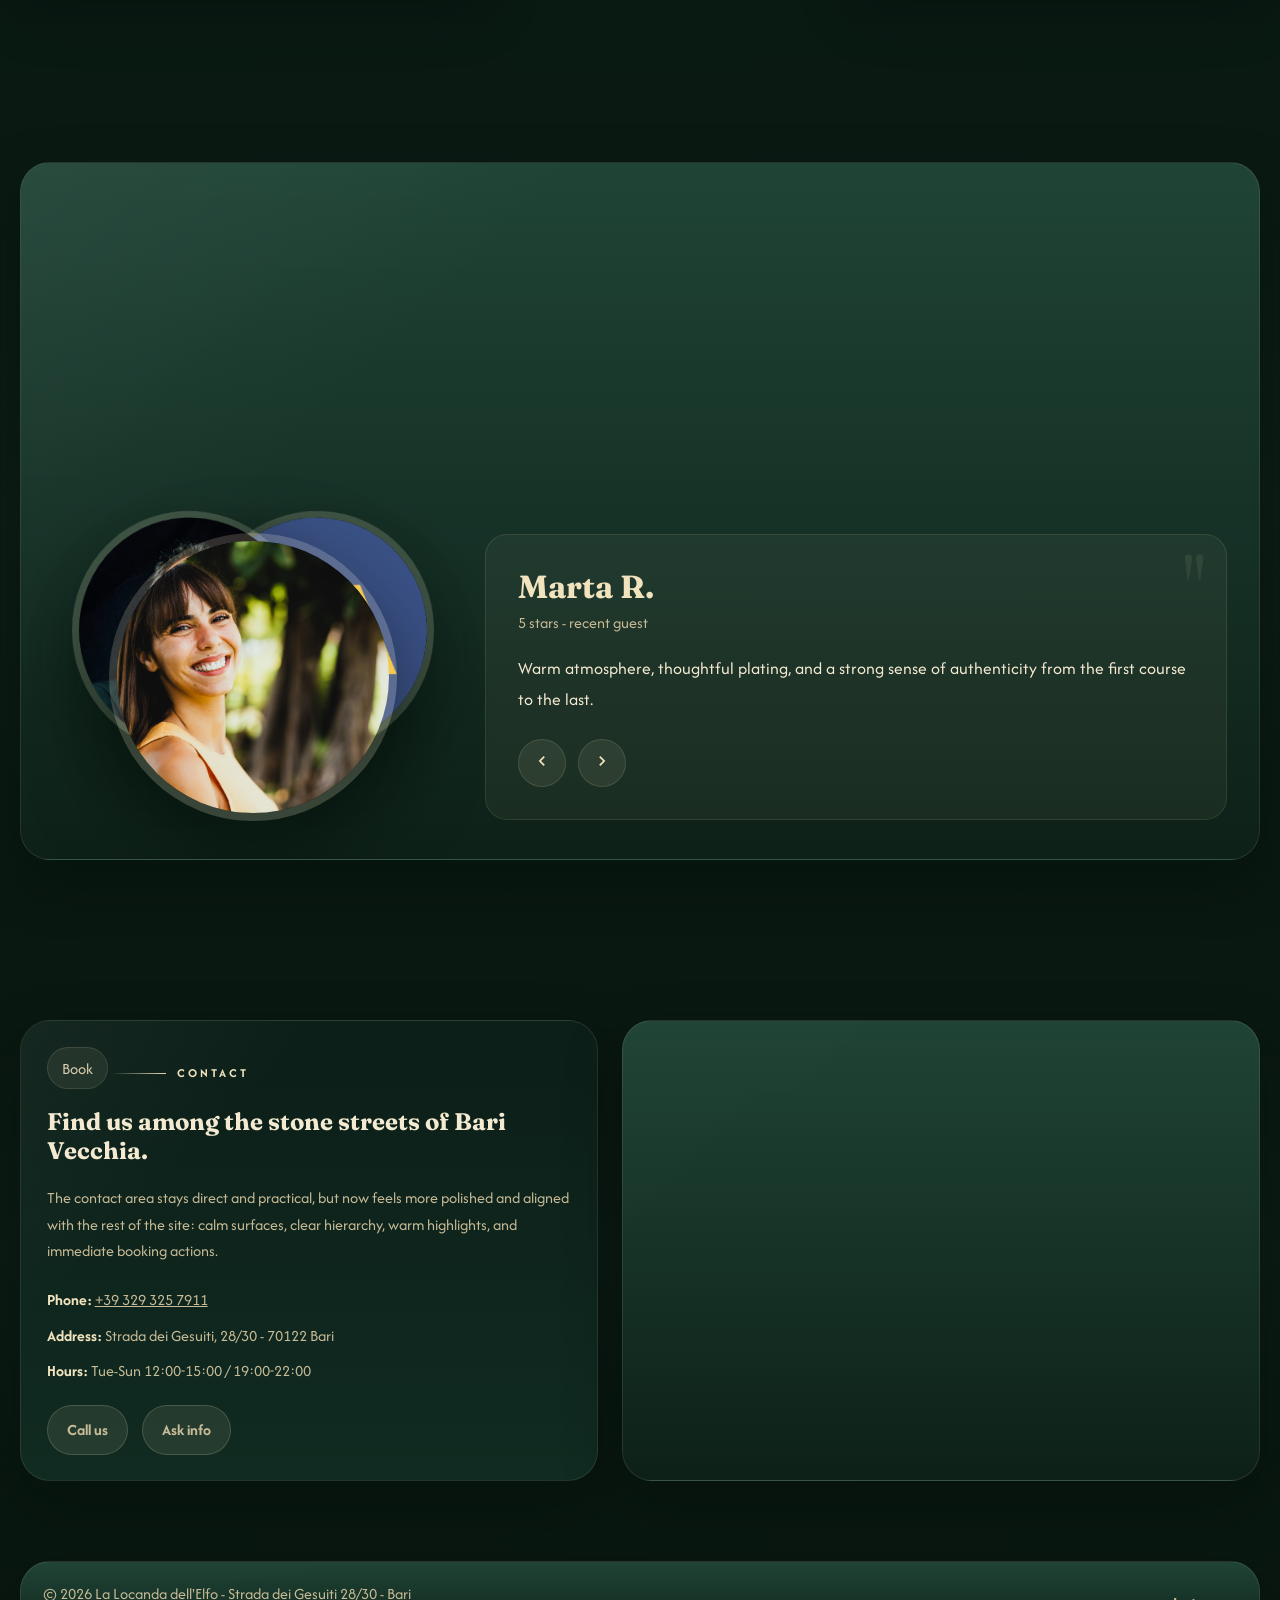
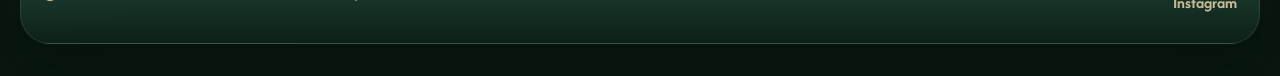
==== commit 8241c175: "english menu" ====
--- a/index-en.html
+++ b/index-en.html
@@ -89,6 +89,7 @@
     <section class="section">
       <div class="container showcase-grid">
         <div class="surface-panel reveal">
+          <span class="hero-note">Roberta</span>
           <span class="eyebrow">Signature dishes</span>
           <div class="food-slider" id="foodSlider">
             <div class="slide active" style="background-image:url('assets/img/assassina.jpeg');">
@@ -152,6 +153,7 @@
         </div>
 
         <div class="story-copy reveal delay-1">
+          <span class="hero-note">Tradition</span>
           <span class="eyebrow">Philosophy</span>
           <h2>A dining experience rooted in Bari, presented with more depth and refinement.</h2>
           <p>The restaurant still speaks through Apulian gestures: handmade pasta, vivid seafood, generous flavors, and an atmosphere built around warmth rather than spectacle.</p>
@@ -165,6 +167,7 @@
     <section id="dishes" class="section">
       <div class="container">
         <header class="section-head center reveal">
+          <span class="hero-note">The Kitchen</span>
           <span class="eyebrow">Highlights</span>
           <h2>Textures, close-ups, and richer framing for the signature plates.</h2>
           <p class="lead">Photography now leans into cinematic tones, shallow depth of field, and warm contrast so each dish feels crafted, tactile, and immediately memorable.</p>
@@ -199,6 +202,7 @@
     <section id="gallery" class="section">
       <div class="container">
         <header class="section-head center reveal">
+          <span class="hero-note">The Locanda</span>
           <span class="eyebrow">Gallery</span>
           <h2>A more elegant grid for food, atmosphere, and Mediterranean detail.</h2>
           <p class="lead">The gallery keeps the sectioned layout but shifts toward a more curated rhythm, with layered captions, warm cinematic grading, and stronger image hierarchy.</p>
@@ -241,6 +245,7 @@
       <div class="container">
         <div class="surface-panel">
           <header class="section-head center reveal">
+            <span class="hero-note">What guests say about us</span>
             <span class="eyebrow">Reviews</span>
             <h2 id="ctTitle">Guest feedback now lives inside the same warm visual language.</h2>
             <p class="lead">The testimonials remain easy to scan, but now feel integrated into the overall identity through tone-on-tone surfaces, elegant spacing, and softer visual depth.</p>
@@ -283,6 +288,7 @@
     <section id="contact" class="section">
       <div class="container contact-grid">
         <div class="contact-card reveal">
+          <span class="hero-note">Book</span>
           <span class="eyebrow">Contact</span>
           <h2>Find us among the stone streets of Bari Vecchia.</h2>
           <p>The contact area stays direct and practical, but now feels more polished and aligned with the rest of the site: calm surfaces, clear hierarchy, warm highlights, and immediate booking actions.</p>
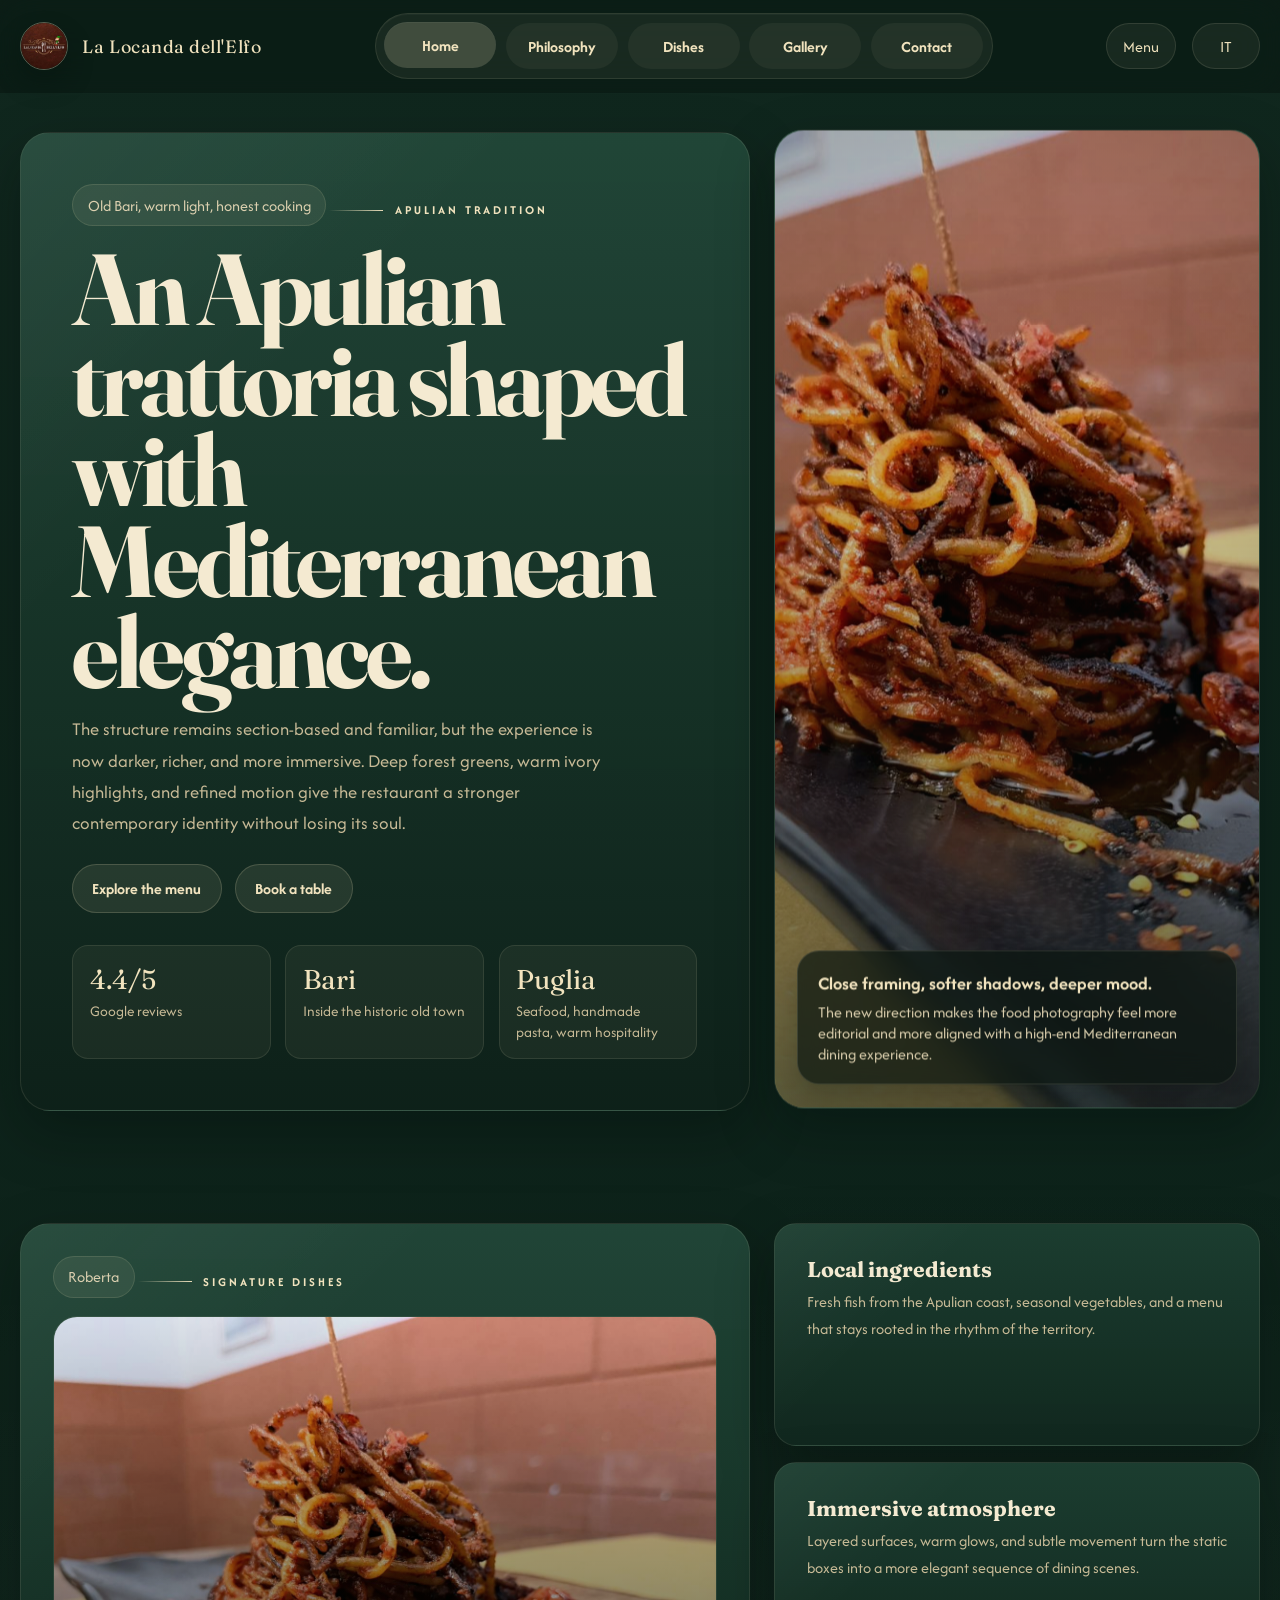
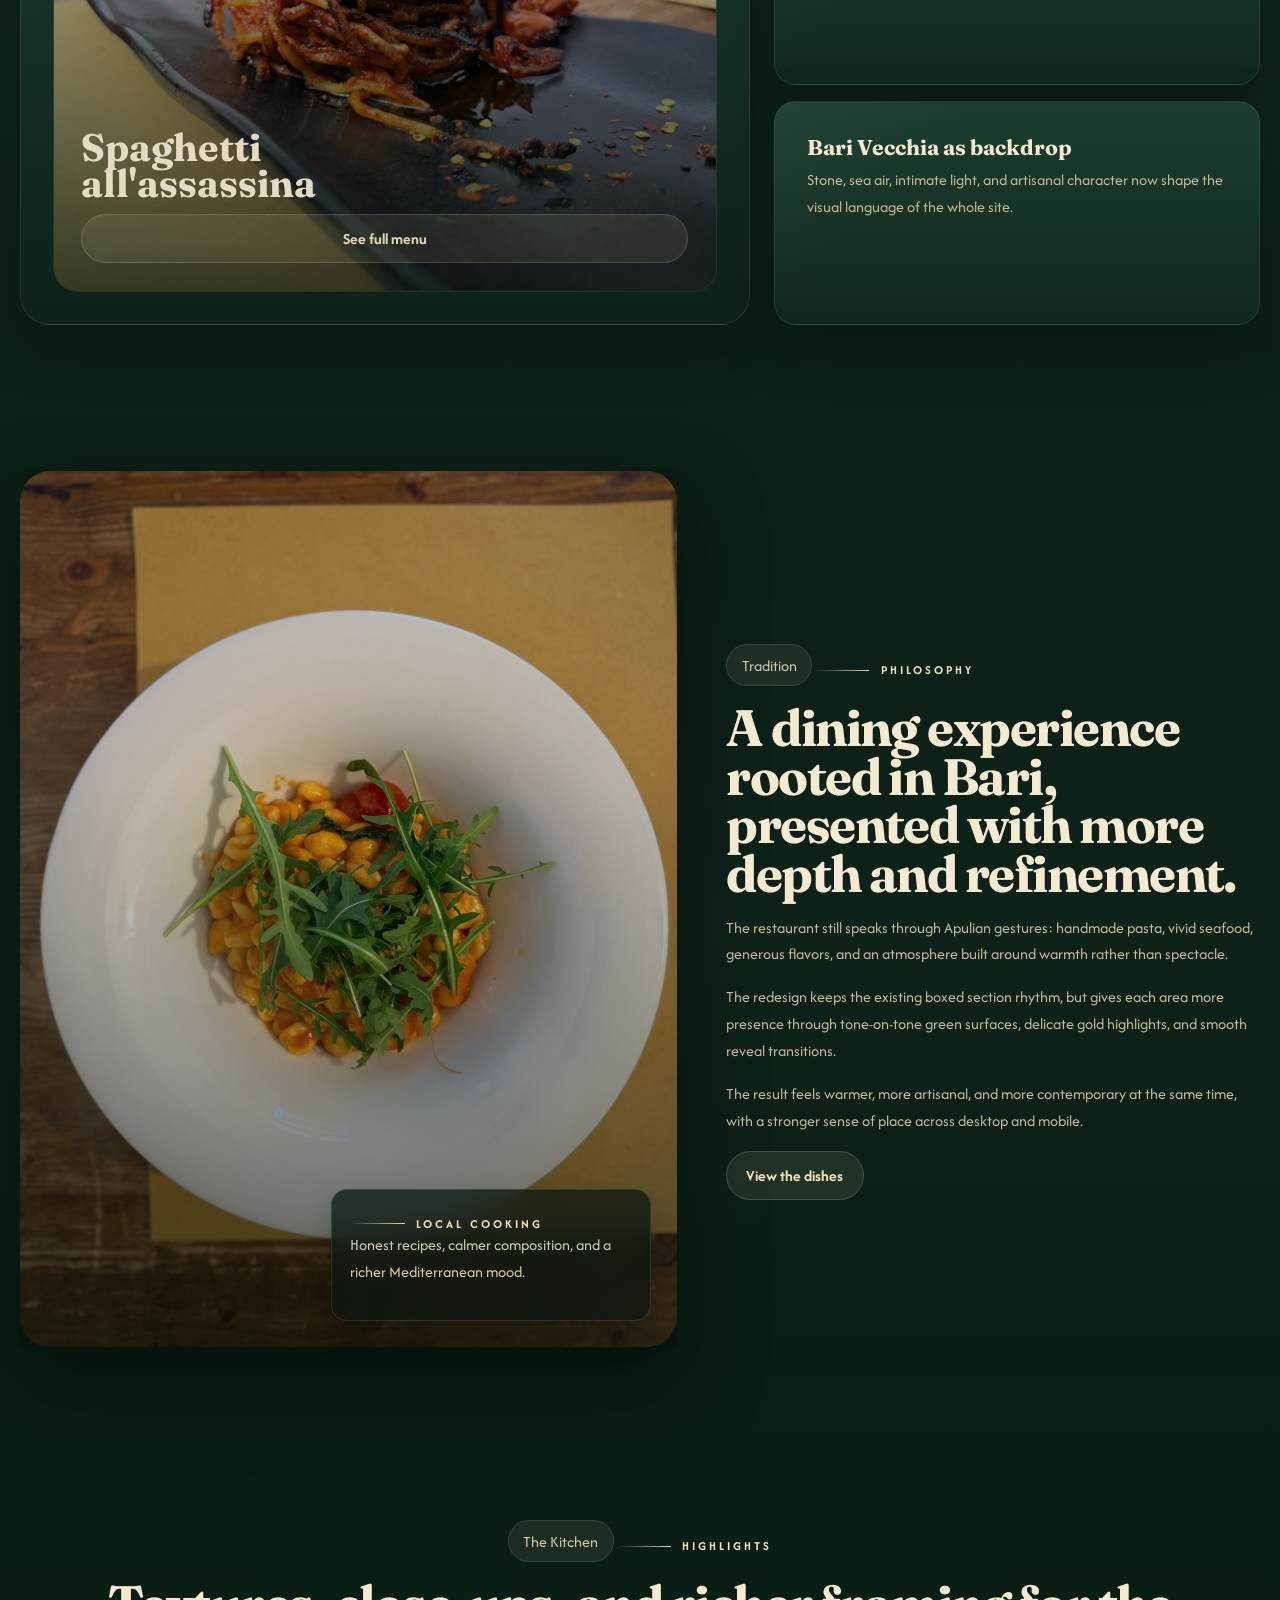
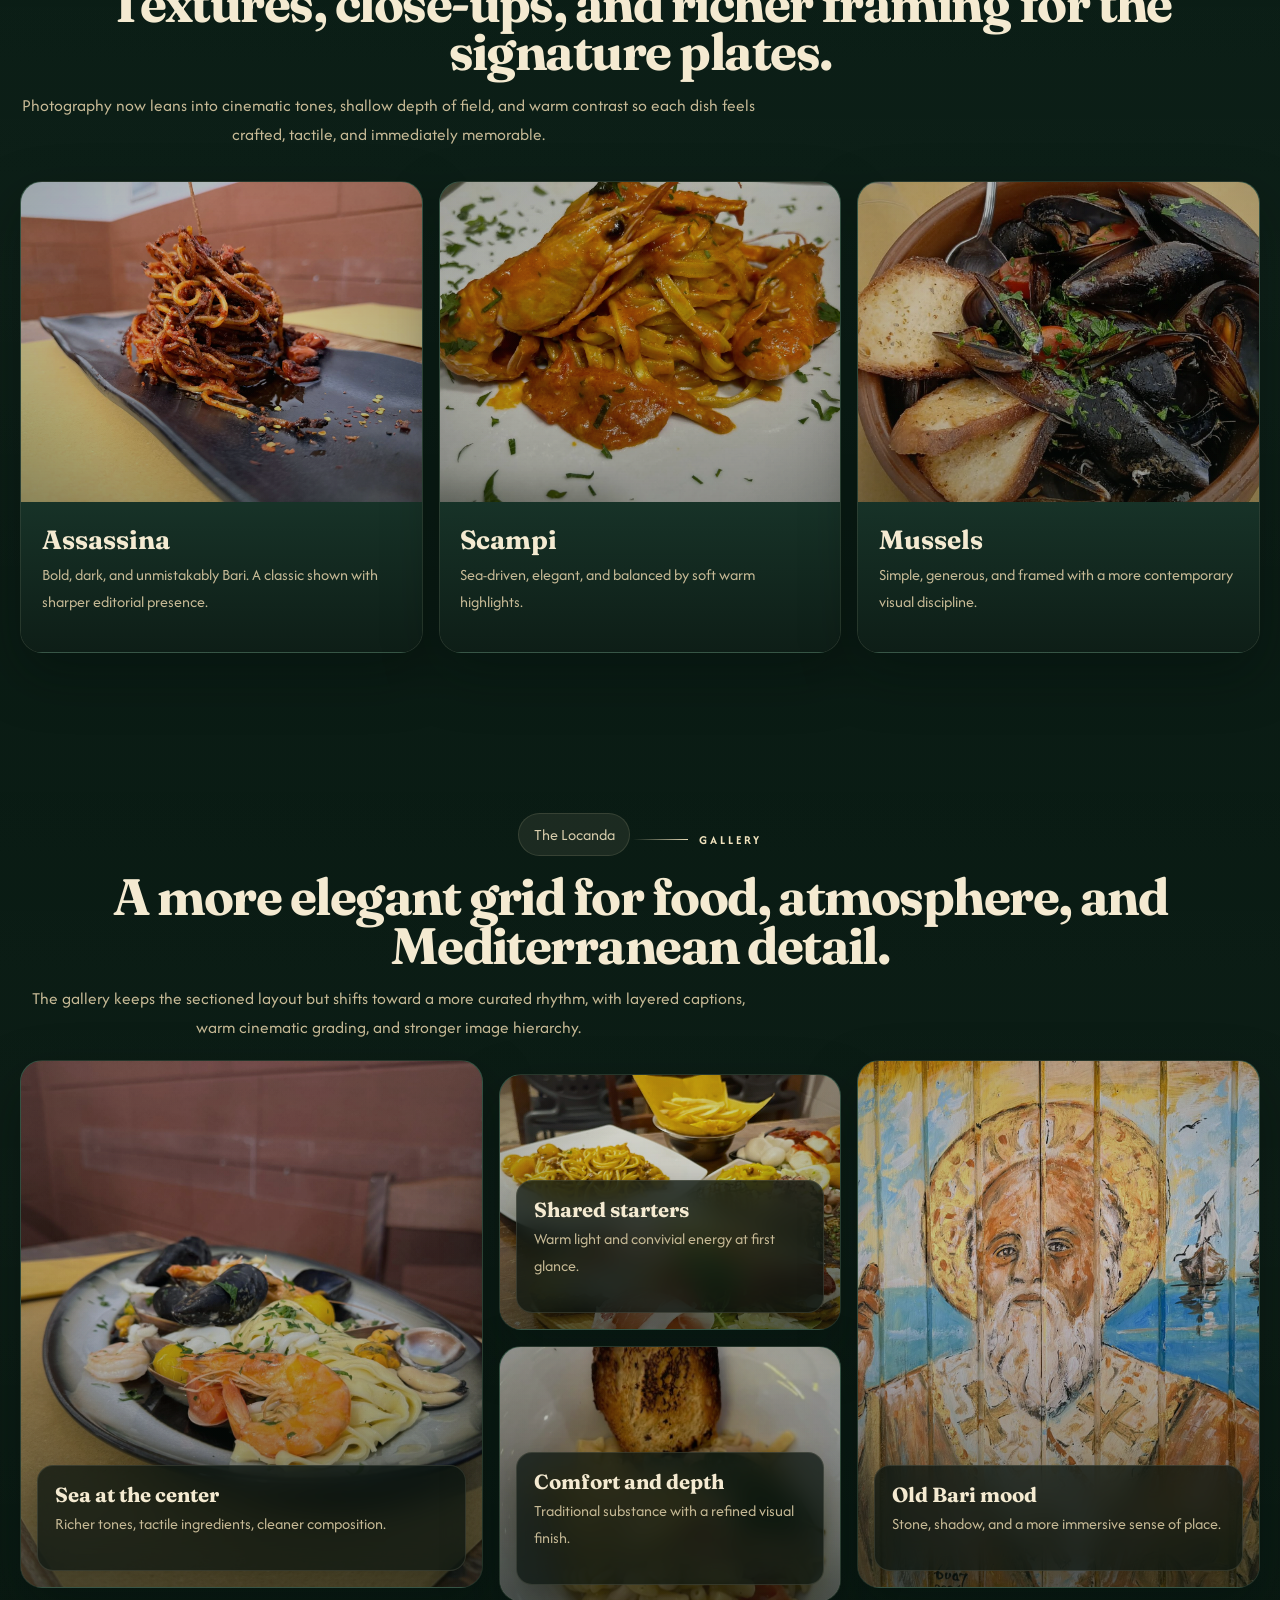
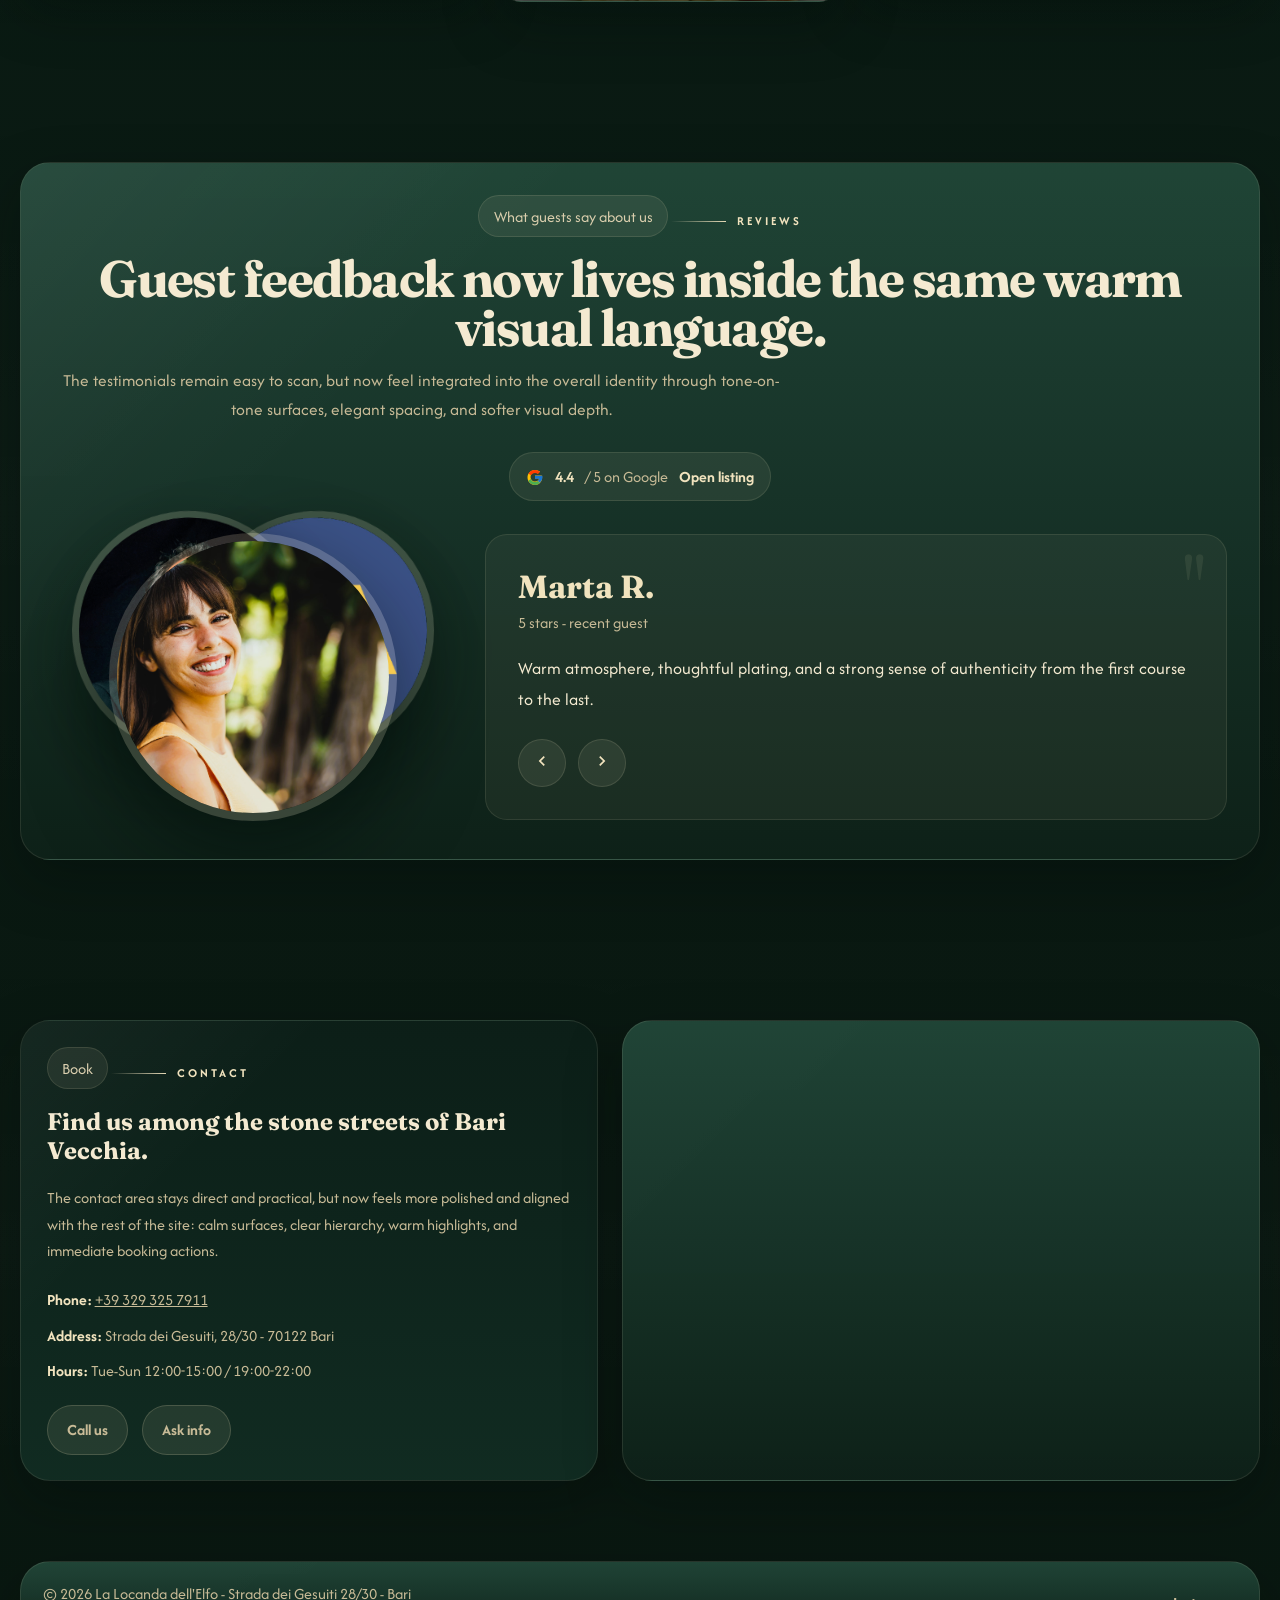
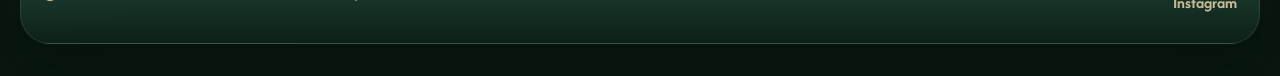
==== commit 373c8a3f: "change menu" ====
--- a/index-en.html
+++ b/index-en.html
@@ -36,7 +36,7 @@
 
       <nav id="nav" class="nav" aria-label="Main navigation">
         <ul>
-          <li><a href="menu-en.html">Menu</a></li>
+          <li><a class="is-active" href="#home">Home</a></li>
           <li><a href="#philosophy">Philosophy</a></li>
           <li><a href="#dishes">Dishes</a></li>
           <li><a href="#gallery">Gallery</a></li>
@@ -44,6 +44,7 @@
         </ul>
       </nav>
 
+      <a class="lang-switch menu-link" href="menu-en.html">Menu</a>
       <a class="lang-switch" href="index.html" aria-label="Passa alla versione italiana">IT</a>
     </div>
   </header>
--- a/assets/css/style.css
+++ b/assets/css/style.css
@@ -246,8 +246,12 @@
   align-items: center;
   gap: 0.4rem;
   list-style: none;
-  padding: 0;
+  padding: 0.45rem;
   margin: 0;
+  border-radius: 999px;
+  background: rgba(245, 232, 199, 0.06);
+  border: 1px solid rgba(245, 232, 199, 0.1);
+  box-shadow: inset 0 1px 0 rgba(255, 255, 255, 0.03);
 }
 
 .nav a,
@@ -263,23 +267,70 @@
 }
 
 .nav a {
-  color: rgba(244, 234, 209, 0.76);
+  color: var(--accent-soft);
   font-weight: 700;
+  background: rgba(245, 232, 199, 0.05);
 }
 
 .nav a:hover,
 .nav a:focus-visible,
+.nav a.is-active,
 .lang-switch:hover,
 .lang-switch:focus-visible {
-  background: rgba(245, 232, 199, 0.08);
+  background: rgba(245, 232, 199, 0.14);
   color: var(--accent-soft);
   transform: translateY(-1px);
+}
+
+.nav a.is-active {
+  background: rgba(245, 232, 199, 0.18);
+  box-shadow: inset 0 1px 0 rgba(255, 255, 255, 0.04);
 }
 
 .lang-switch {
   margin-left: 0.35rem;
+  min-width: 4.25rem;
   border: 1px solid var(--line);
-  color: var(--accent-soft);
+  background: rgba(245, 232, 199, 0.06);
+  color: var(--accent-soft);
+}
+
+.menu-link {
+  text-decoration: none;
+}
+
+@media (min-width: 861px) {
+  .header-inner {
+    display: grid;
+    grid-template-columns: max-content 1fr max-content max-content;
+    align-items: center;
+  }
+
+  .nav {
+    margin-left: 0;
+    justify-self: center;
+  }
+
+  .nav ul {
+    justify-content: center;
+    gap: 0.6rem;
+    padding: 0.55rem;
+    min-width: min(100%, 44rem);
+  }
+
+  .nav a {
+    min-width: 7rem;
+  }
+
+  .lang-switch {
+    justify-self: end;
+    margin-left: 0;
+  }
+
+  .menu-link {
+    justify-self: end;
+    margin-left: 0;
+  }
 }
 
 .nav-toggle {
@@ -988,28 +1039,64 @@
 
 .menu-grid {
   grid-template-columns: repeat(2, minmax(0, 1fr));
+  gap: 1.5rem;
 }
 
 .menu-card {
-  padding: 1.5rem;
+  position: relative;
+  padding: 1.75rem;
   background:
-    linear-gradient(180deg, rgba(27, 58, 46, 0.94), rgba(14, 30, 23, 0.98)),
-    linear-gradient(135deg, rgba(255, 255, 255, 0.03), transparent 38%);
+    linear-gradient(180deg, rgba(31, 63, 50, 0.96), rgba(19, 40, 31, 0.98));
+  border: 1px solid rgba(245, 232, 199, 0.1);
+  box-shadow: 0 20px 46px rgba(2, 11, 8, 0.24);
+  transition: transform 0.22s ease, box-shadow 0.22s ease, border-color 0.22s ease;
+}
+
+.menu-card::after {
+  content: "";
+  position: absolute;
+  inset: 0;
+  pointer-events: none;
+  border-radius: inherit;
+  background: linear-gradient(180deg, rgba(255, 255, 255, 0.025), transparent 18%, transparent 82%, rgba(255, 255, 255, 0.02));
+}
+
+.menu-card:hover {
+  transform: translateY(-2px);
+  box-shadow: 0 24px 52px rgba(2, 11, 8, 0.3);
+  border-color: rgba(245, 232, 199, 0.15);
 }
 
 .menu-card-header {
   display: block;
-  margin-bottom: 1rem;
+  position: relative;
+  margin-bottom: 1.45rem;
+  padding-bottom: 1.1rem;
+}
+
+.menu-card-header::after {
+  content: "";
+  position: absolute;
+  left: 0;
+  bottom: 0;
+  width: 5.75rem;
+  height: 1px;
+  background: linear-gradient(90deg, rgba(241, 227, 190, 0.88), rgba(241, 227, 190, 0));
 }
 
 .menu-title {
-  font-size: 2rem;
-  color: var(--accent-soft);
-  margin-bottom: 0.35rem;
+  font-size: 2.35rem;
+  color: var(--accent-soft);
+  margin-bottom: 0.5rem;
+  letter-spacing: -0.03em;
+  line-height: 0.96;
 }
 
 .menu-subtitle {
   margin-bottom: 0;
+  max-width: 30rem;
+  font-size: 1.12rem;
+  line-height: 1.75;
 }
 
 .menu-list {
@@ -1020,14 +1107,20 @@
 .menu-row {
   display: grid;
   grid-template-columns: minmax(0, 1fr) auto;
-  gap: 1rem;
+  gap: 1.2rem;
   align-items: start;
-  padding: 1rem 0;
+  padding: 1.2rem 0;
   border-top: 1px solid rgba(245, 232, 199, 0.1);
+  transition: transform 0.2s ease, border-color 0.2s ease;
 }
 
 .menu-row:first-child {
   border-top: 0;
+}
+
+.menu-row:hover {
+  transform: translateX(2px);
+  border-top-color: rgba(245, 232, 199, 0.2);
 }
 
 .menu-row dt,
@@ -1037,15 +1130,25 @@
 
 .menu-row dt strong {
   display: block;
-  margin-bottom: 0.2rem;
-  font-size: 1.08rem;
+  margin-bottom: 0.34rem;
+  font-size: 1.3rem;
   color: var(--text);
 }
 
+.menu-row dt {
+  padding-right: 1rem;
+}
+
 .menu-row dd {
+  align-self: center;
+  padding: 0.5rem 0.9rem;
+  border-radius: 999px;
+  background: rgba(245, 232, 199, 0.07);
+  border: 1px solid rgba(245, 232, 199, 0.1);
   color: var(--accent-soft);
   white-space: nowrap;
   font-weight: 700;
+  font-size: 1.05rem;
 }
 
 .menu-section-intro {
@@ -1190,6 +1293,40 @@
   }
 }
 
+@media (min-width: 1025px) {
+  .menu-grid {
+    grid-template-columns: repeat(2, minmax(360px, 1fr));
+    gap: 2rem;
+    align-items: start;
+  }
+
+  .menu-card {
+    min-height: 100%;
+    padding: 2.1rem 2rem 1.9rem;
+  }
+
+  .menu-title {
+    font-size: 2.6rem;
+  }
+
+  .menu-subtitle {
+    font-size: 1.16rem;
+  }
+
+  .menu-row dt strong {
+    font-size: 1.38rem;
+  }
+
+  .menu-row dt span {
+    font-size: 1.04rem;
+  }
+
+  .menu-row dd {
+    min-width: 5.8rem;
+    text-align: center;
+  }
+}
+
 @media (max-width: 860px) {
   :root {
     --header-height: 80px;
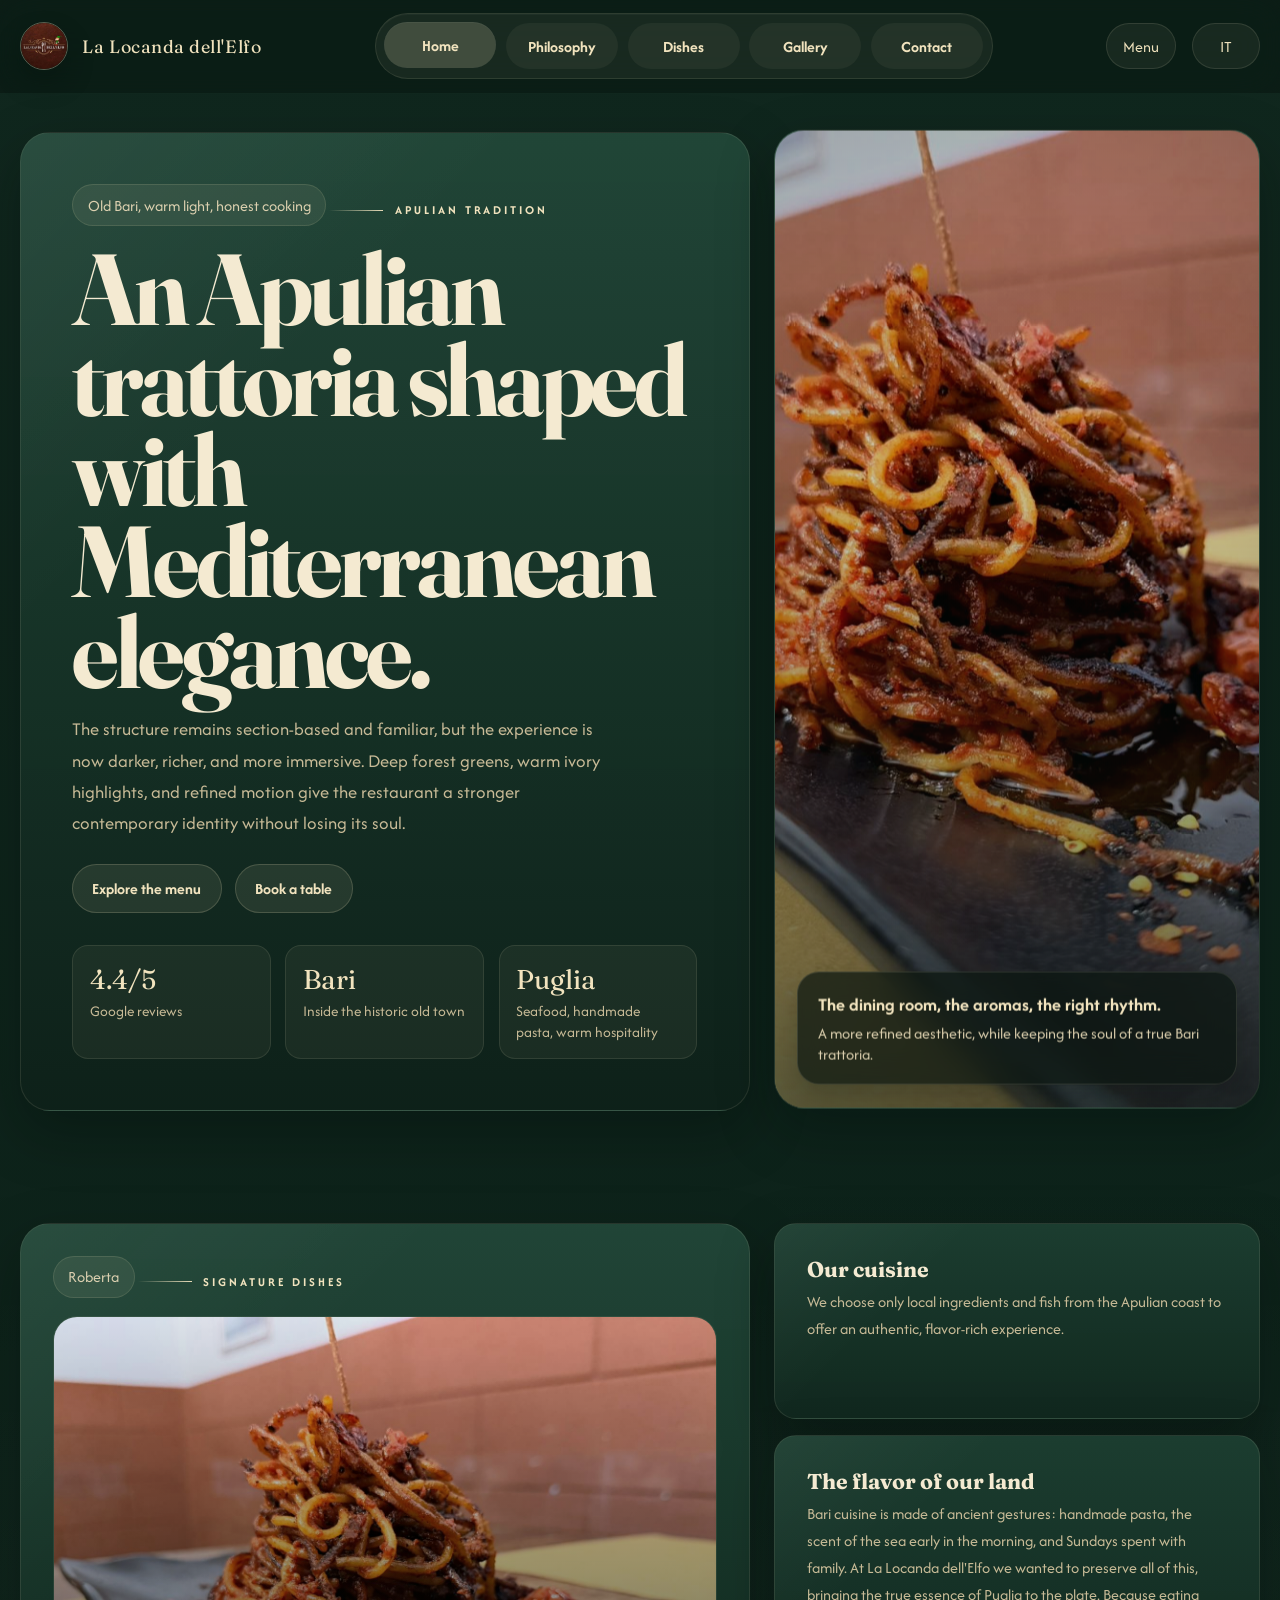
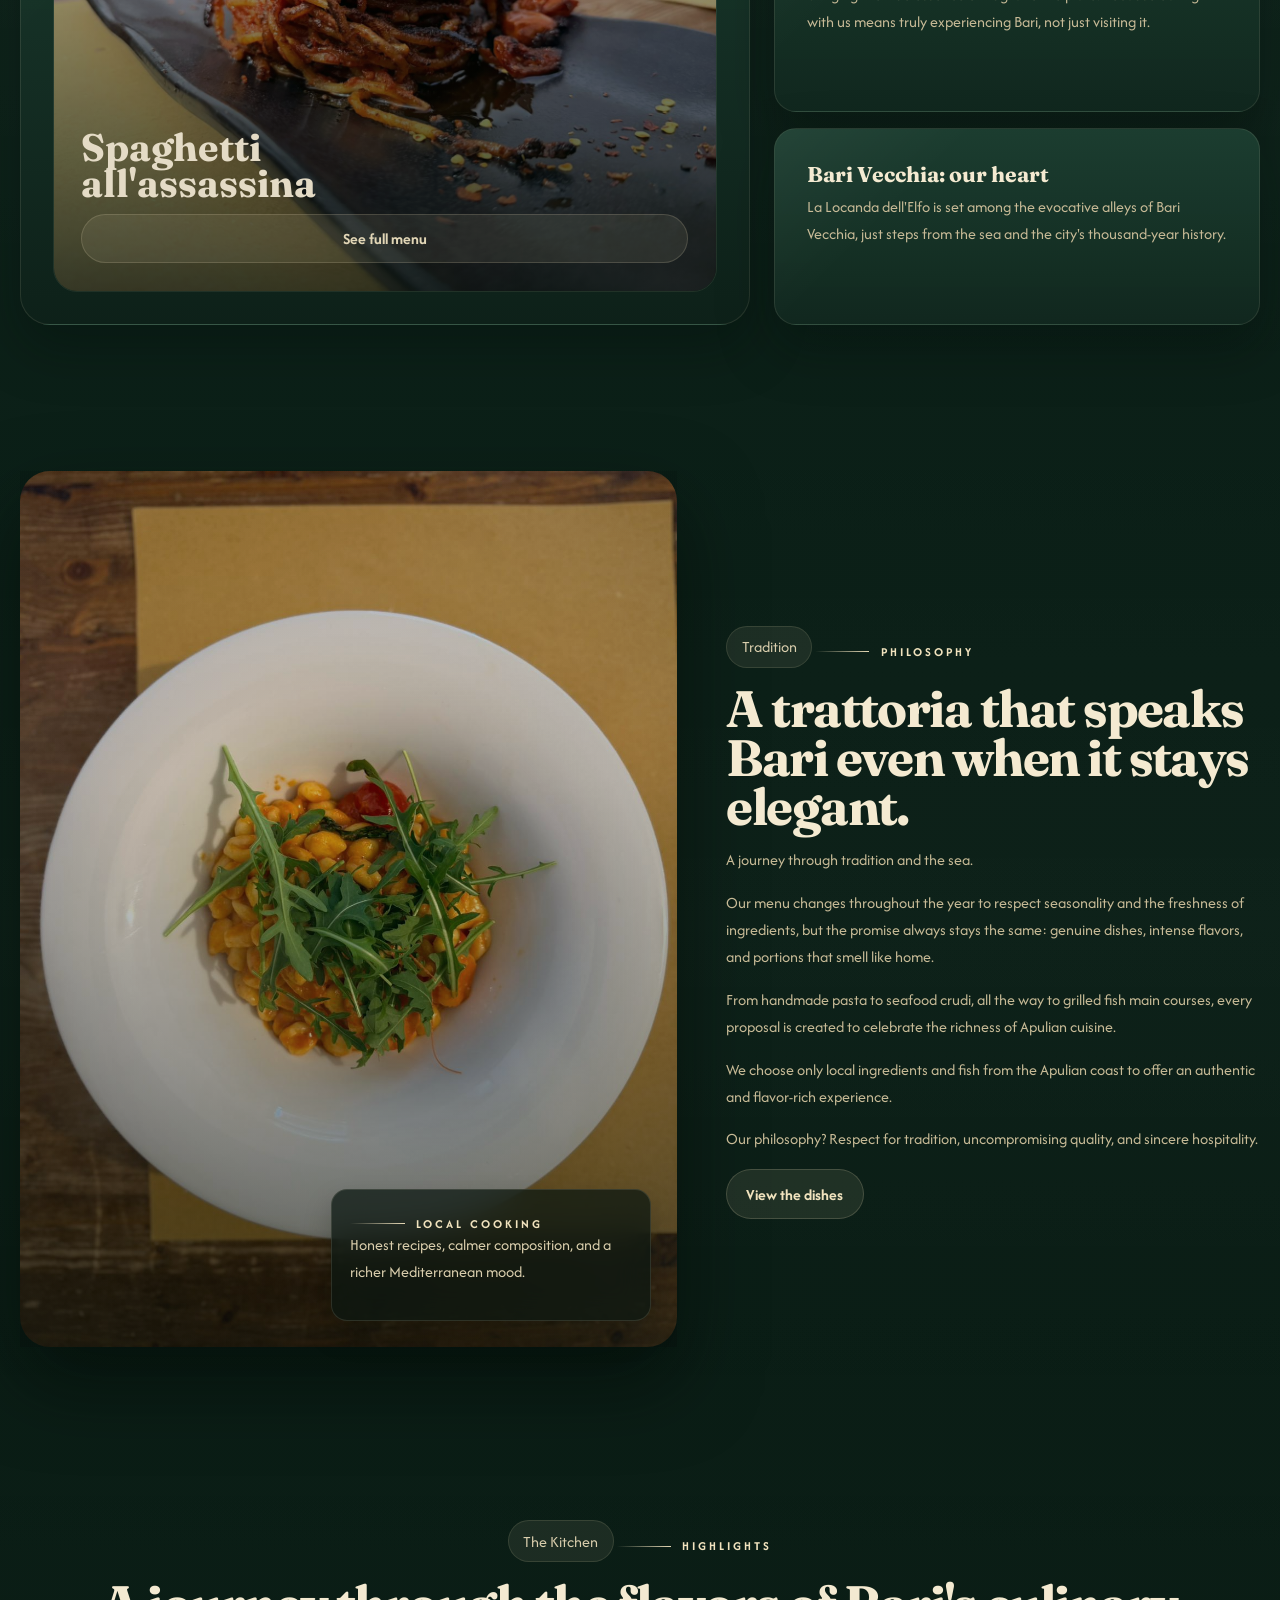
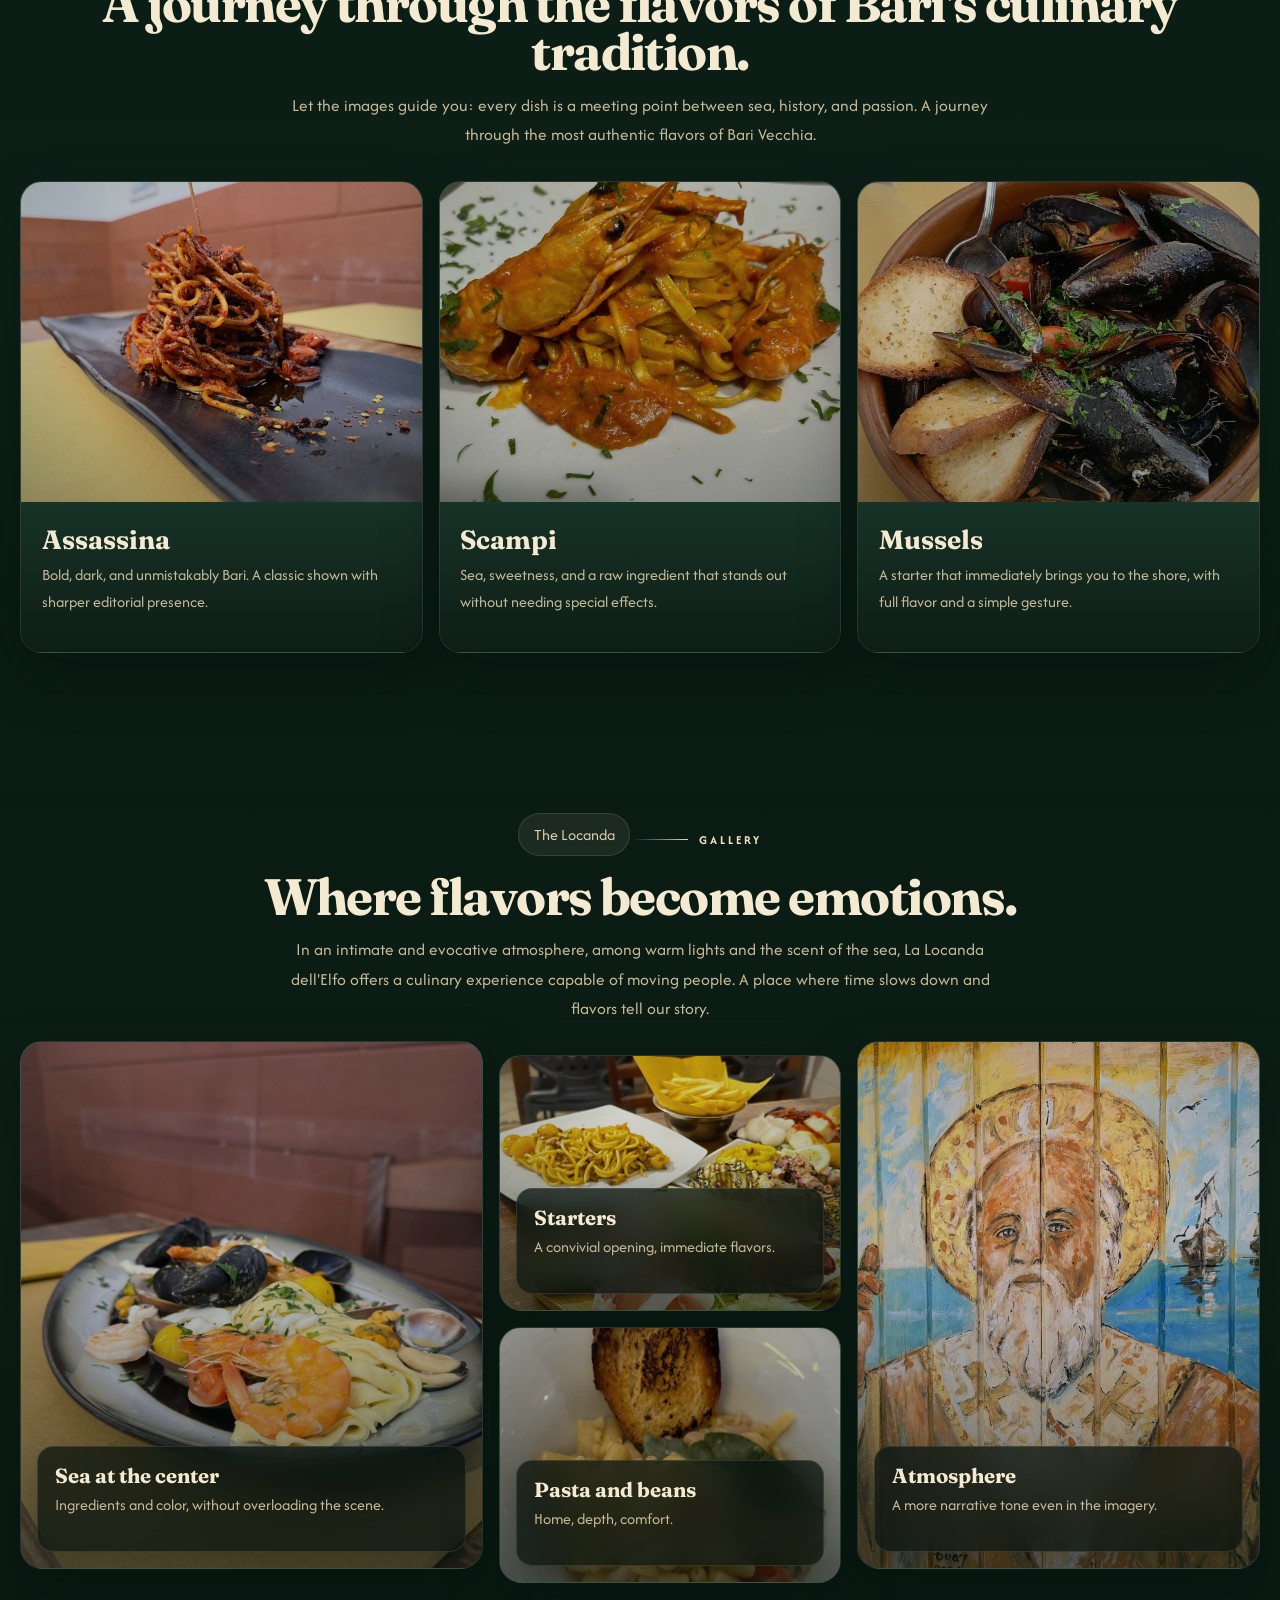
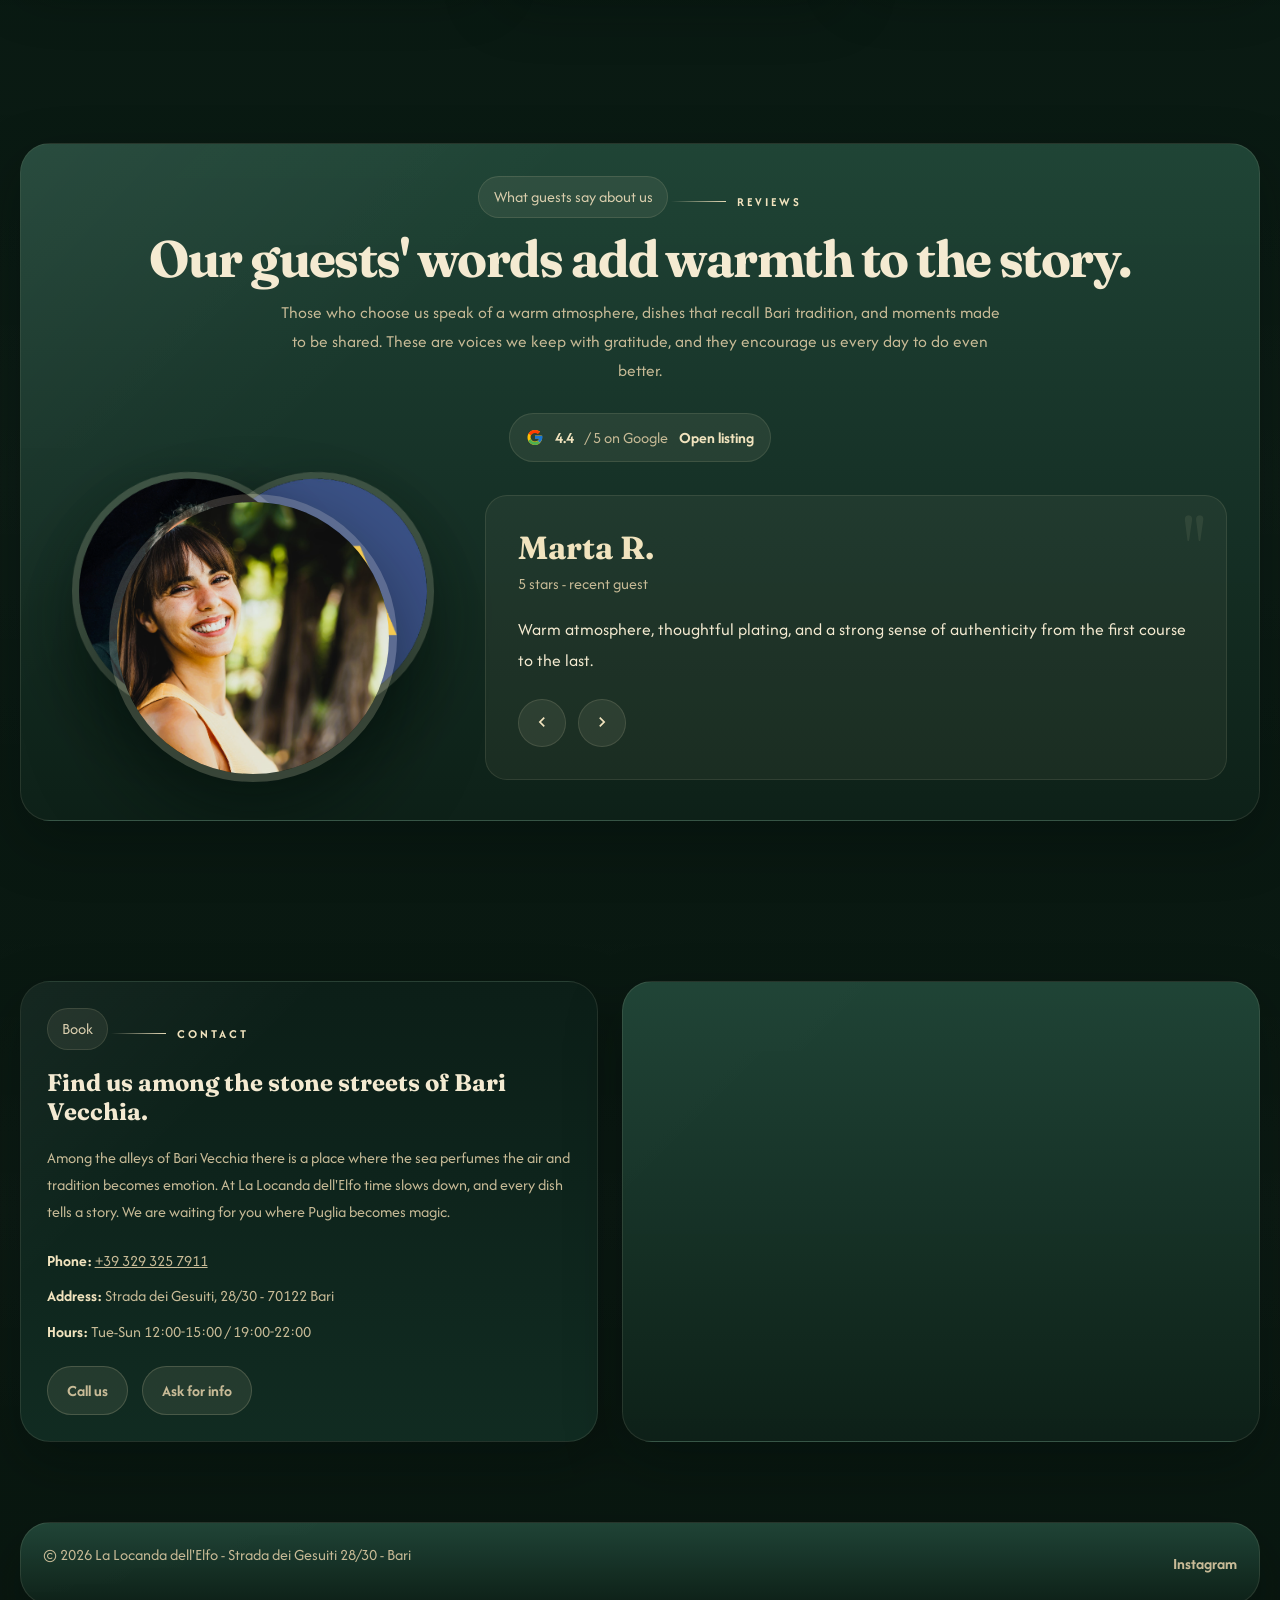
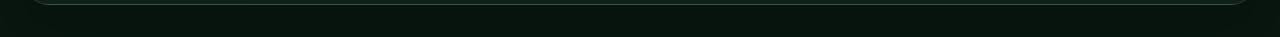
==== commit 8b42f892: "change text" ====
--- a/index-en.html
+++ b/index-en.html
@@ -80,8 +80,8 @@
         <div class="hero-card reveal-img delay-1 parallax-soft">
           <img src="assets/img/assassina.jpeg" alt="Signature dish at La Locanda dell'Elfo">
           <div class="hero-card-badge">
-            <strong>Close framing, softer shadows, deeper mood.</strong>
-            <span>The new direction makes the food photography feel more editorial and more aligned with a high-end Mediterranean dining experience.</span>
+            <strong>The dining room, the aromas, the right rhythm.</strong>
+            <span>A more refined aesthetic, while keeping the soul of a true Bari trattoria.</span>
           </div>
         </div>
       </div>
@@ -128,16 +128,16 @@
 
         <div class="showcase-notes">
           <article class="surface-panel note-card reveal delay-1">
-            <h3>Local ingredients</h3>
-            <p>Fresh fish from the Apulian coast, seasonal vegetables, and a menu that stays rooted in the rhythm of the territory.</p>
+            <h3>Our cuisine</h3>
+            <p>We choose only local ingredients and fish from the Apulian coast to offer an authentic, flavor-rich experience.</p>
           </article>
           <article class="surface-panel note-card reveal delay-2">
-            <h3>Immersive atmosphere</h3>
-            <p>Layered surfaces, warm glows, and subtle movement turn the static boxes into a more elegant sequence of dining scenes.</p>
+            <h3>The flavor of our land</h3>
+            <p>Bari cuisine is made of ancient gestures: handmade pasta, the scent of the sea early in the morning, and Sundays spent with family. At La Locanda dell'Elfo we wanted to preserve all of this, bringing the true essence of Puglia to the plate. Because eating with us means truly experiencing Bari, not just visiting it.</p>
           </article>
           <article class="surface-panel note-card reveal delay-3">
-            <h3>Bari Vecchia as backdrop</h3>
-            <p>Stone, sea air, intimate light, and artisanal character now shape the visual language of the whole site.</p>
+            <h3>Bari Vecchia: our heart</h3>
+            <p>La Locanda dell'Elfo is set among the evocative alleys of Bari Vecchia, just steps from the sea and the city's thousand-year history.</p>
           </article>
         </div>
       </div>
@@ -156,10 +156,12 @@
         <div class="story-copy reveal delay-1">
           <span class="hero-note">Tradition</span>
           <span class="eyebrow">Philosophy</span>
-          <h2>A dining experience rooted in Bari, presented with more depth and refinement.</h2>
-          <p>The restaurant still speaks through Apulian gestures: handmade pasta, vivid seafood, generous flavors, and an atmosphere built around warmth rather than spectacle.</p>
-          <p>The redesign keeps the existing boxed section rhythm, but gives each area more presence through tone-on-tone green surfaces, delicate gold highlights, and smooth reveal transitions.</p>
-          <p>The result feels warmer, more artisanal, and more contemporary at the same time, with a stronger sense of place across desktop and mobile.</p>
+          <h2>A trattoria that speaks Bari even when it stays elegant.</h2>
+          <p>A journey through tradition and the sea.</p>
+          <p>Our menu changes throughout the year to respect seasonality and the freshness of ingredients, but the promise always stays the same: genuine dishes, intense flavors, and portions that smell like home.</p>
+          <p>From handmade pasta to seafood crudi, all the way to grilled fish main courses, every proposal is created to celebrate the richness of Apulian cuisine.</p>
+          <p>We choose only local ingredients and fish from the Apulian coast to offer an authentic and flavor-rich experience.</p>
+          <p>Our philosophy? Respect for tradition, uncompromising quality, and sincere hospitality.</p>
           <a class="btn btn-primary" href="menu-en.html">View the dishes</a>
         </div>
       </div>
@@ -170,8 +172,8 @@
         <header class="section-head center reveal">
           <span class="hero-note">The Kitchen</span>
           <span class="eyebrow">Highlights</span>
-          <h2>Textures, close-ups, and richer framing for the signature plates.</h2>
-          <p class="lead">Photography now leans into cinematic tones, shallow depth of field, and warm contrast so each dish feels crafted, tactile, and immediately memorable.</p>
+          <h2>A journey through the flavors of Bari's culinary tradition.</h2>
+          <p class="lead">Let the images guide you: every dish is a meeting point between sea, history, and passion. A journey through the most authentic flavors of Bari Vecchia.</p>
         </header>
 
         <div class="signature-grid">
@@ -186,14 +188,14 @@
             <img src="assets/img/scampi.png" alt="Spaghetti with scampi">
             <div class="dish-card-content">
               <h3>Scampi</h3>
-              <p>Sea-driven, elegant, and balanced by soft warm highlights.</p>
+              <p>Sea, sweetness, and a raw ingredient that stands out without needing special effects.</p>
             </div>
           </article>
           <article class="dish-card reveal delay-2">
             <img src="assets/img/cozze.png" alt="Sauteed mussels">
             <div class="dish-card-content">
               <h3>Mussels</h3>
-              <p>Simple, generous, and framed with a more contemporary visual discipline.</p>
+              <p>A starter that immediately brings you to the shore, with full flavor and a simple gesture.</p>
             </div>
           </article>
         </div>
@@ -205,8 +207,8 @@
         <header class="section-head center reveal">
           <span class="hero-note">The Locanda</span>
           <span class="eyebrow">Gallery</span>
-          <h2>A more elegant grid for food, atmosphere, and Mediterranean detail.</h2>
-          <p class="lead">The gallery keeps the sectioned layout but shifts toward a more curated rhythm, with layered captions, warm cinematic grading, and stronger image hierarchy.</p>
+          <h2>Where flavors become emotions.</h2>
+          <p class="lead">In an intimate and evocative atmosphere, among warm lights and the scent of the sea, La Locanda dell'Elfo offers a culinary experience capable of moving people. A place where time slows down and flavors tell our story.</p>
         </header>
 
         <div class="gallery-grid">
@@ -214,28 +216,28 @@
             <img src="assets/img/scoglio2.jpeg" alt="Seafood dish at La Locanda dell'Elfo">
             <div class="gallery-caption">
               <h3>Sea at the center</h3>
-              <p>Richer tones, tactile ingredients, cleaner composition.</p>
+              <p>Ingredients and color, without overloading the scene.</p>
             </div>
           </article>
           <article class="gallery-card reveal-img delay-1">
             <img src="assets/img/antipasti.png" alt="Traditional appetizers">
             <div class="gallery-caption">
-              <h3>Shared starters</h3>
-              <p>Warm light and convivial energy at first glance.</p>
+              <h3>Starters</h3>
+              <p>A convivial opening, immediate flavors.</p>
             </div>
           </article>
           <article class="gallery-card tall reveal-img delay-2 parallax-soft">
             <img src="assets/img/sannicola.jpeg" alt="Restaurant atmosphere detail">
             <div class="gallery-caption">
-              <h3>Old Bari mood</h3>
-              <p>Stone, shadow, and a more immersive sense of place.</p>
+              <h3>Atmosphere</h3>
+              <p>A more narrative tone even in the imagery.</p>
             </div>
           </article>
           <article class="gallery-card reveal-img">
             <img src="assets/img/pastaefagioli.png" alt="Pasta and beans">
             <div class="gallery-caption">
-              <h3>Comfort and depth</h3>
-              <p>Traditional substance with a refined visual finish.</p>
+              <h3>Pasta and beans</h3>
+              <p>Home, depth, comfort.</p>
             </div>
           </article>
         </div>
@@ -248,8 +250,8 @@
           <header class="section-head center reveal">
             <span class="hero-note">What guests say about us</span>
             <span class="eyebrow">Reviews</span>
-            <h2 id="ctTitle">Guest feedback now lives inside the same warm visual language.</h2>
-            <p class="lead">The testimonials remain easy to scan, but now feel integrated into the overall identity through tone-on-tone surfaces, elegant spacing, and softer visual depth.</p>
+            <h2 id="ctTitle">Our guests' words add warmth to the story.</h2>
+            <p class="lead">Those who choose us speak of a warm atmosphere, dishes that recall Bari tradition, and moments made to be shared. These are voices we keep with gratitude, and they encourage us every day to do even better.</p>
             <div class="revx-badge" role="note">
               <svg width="18" height="18" viewBox="0 0 48 48" aria-hidden="true">
                 <path fill="#FFC107" d="M43.6 20.5h-1.9V20H24v8h11.3c-1.7 4.6-6 8-11.3 8-6.6 0-12-5.4-12-12s5.4-12 12-12c3 0 5.7 1.1 7.8 2.9l5.7-5.7C33.6 7 29.1 5 24 5 13 5 4 14 4 25s9 20 20 20 19-9 19-20c0-1.5-.2-3-.4-4.5z"></path>
@@ -292,7 +294,7 @@
           <span class="hero-note">Book</span>
           <span class="eyebrow">Contact</span>
           <h2>Find us among the stone streets of Bari Vecchia.</h2>
-          <p>The contact area stays direct and practical, but now feels more polished and aligned with the rest of the site: calm surfaces, clear hierarchy, warm highlights, and immediate booking actions.</p>
+          <p>Among the alleys of Bari Vecchia there is a place where the sea perfumes the air and tradition becomes emotion. At La Locanda dell'Elfo time slows down, and every dish tells a story. We are waiting for you where Puglia becomes magic.</p>
           <ul class="contact-list">
             <li><strong>Phone:</strong> <a href="tel:+393293257911">+39 329 325 7911</a></li>
             <li><strong>Address:</strong> Strada dei Gesuiti, 28/30 - 70122 Bari</li>
@@ -300,7 +302,7 @@
           </ul>
           <div class="cta-row">
             <a class="btn btn-primary" href="tel:+393293257911" target="_blank" rel="noopener">Call us</a>
-            <a class="btn btn-secondary" href="mailto:prenotazioni@lalocandadellelfo.it">Ask info</a>
+            <a class="btn btn-secondary" href="mailto:prenotazioni@lalocandadellelfo.it">Ask for info</a>
           </div>
         </div>
 
--- a/assets/css/style.css
+++ b/assets/css/style.css
@@ -168,6 +168,10 @@
   margin-inline: auto;
 }
 
+.center .lead {
+  margin-inline: auto;
+}
+
 .eyebrow {
   display: inline-flex;
   align-items: center;
@@ -338,10 +342,15 @@
   margin-left: auto;
   width: 3rem;
   height: 3rem;
+  min-width: 3rem;
+  min-height: 3rem;
+  padding: 0;
+  flex: 0 0 3rem;
   border: 1px solid var(--line);
-  border-radius: 50%;
+  border-radius: 999px;
   background: rgba(245, 232, 199, 0.04);
   cursor: pointer;
+  appearance: none;
 }
 
 .nav-toggle .bar {
@@ -1351,6 +1360,27 @@
     margin-left: 0;
   }
 
+  .menu-link {
+    order: 3;
+    margin-left: auto;
+  }
+
+  .lang-switch,
+  .menu-link {
+    min-width: 0;
+    min-height: 2.85rem;
+    padding: 0.55rem 0.85rem;
+    font-size: 0.95rem;
+    line-height: 1;
+    white-space: nowrap;
+    border-radius: 999px;
+  }
+
+  .menu-link {
+    min-width: 4.4rem;
+    justify-content: center;
+  }
+
   .nav {
     position: absolute;
     top: calc(100% + 0.5rem);
@@ -1369,17 +1399,23 @@
   .nav ul {
     flex-direction: column;
     align-items: stretch;
-    gap: 0.4rem;
+    gap: 0.45rem;
     margin-top: 0;
-    padding: 0.8rem;
+    padding: 0.7rem;
     border-radius: var(--radius-lg);
     background: rgba(9, 20, 16, 0.92);
     border: 1px solid var(--line);
   }
 
-  .nav a,
-  .lang-switch {
+  .nav a {
     justify-content: flex-start;
+    min-height: 3rem;
+    padding: 0.8rem 1rem;
+    border-radius: 16px;
+    background: rgba(245, 232, 199, 0.04);
+    font-size: 1rem;
+    line-height: 1.15;
+    white-space: normal;
   }
 
   .hero-copy h1,
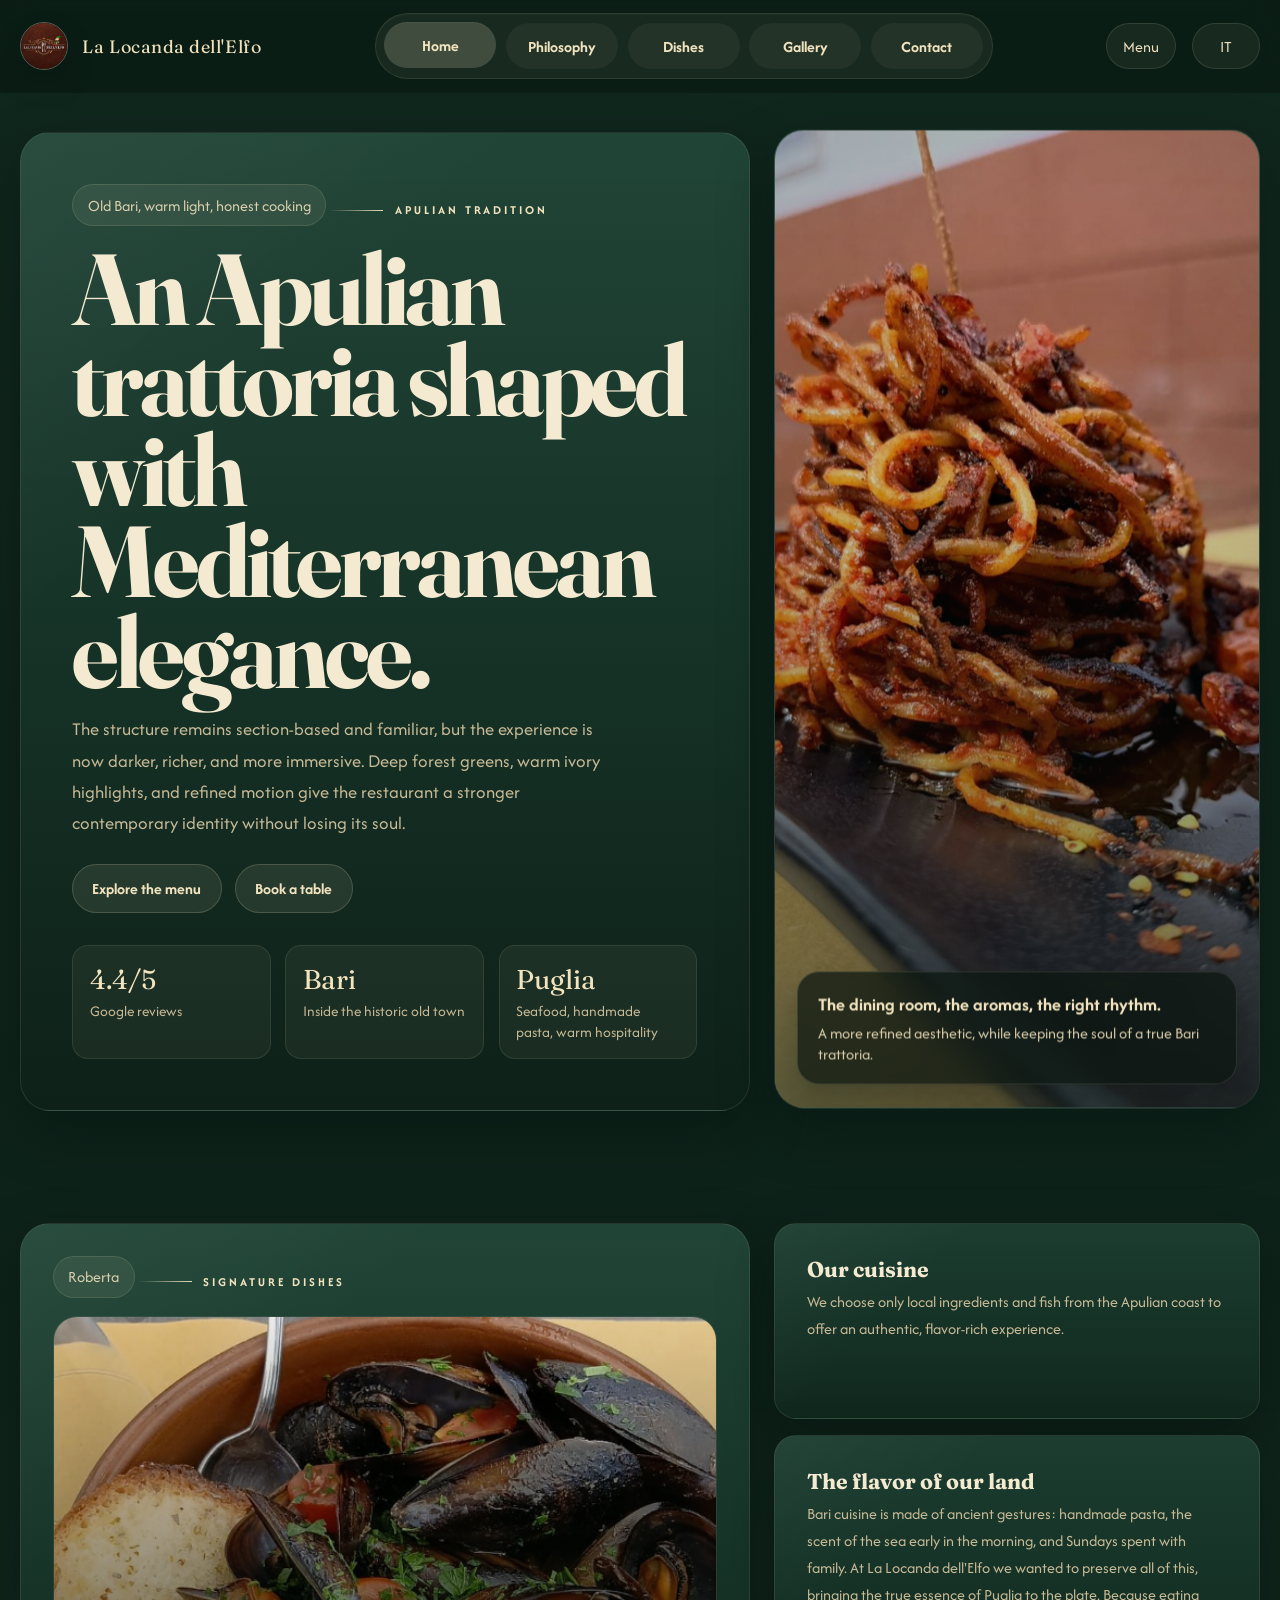
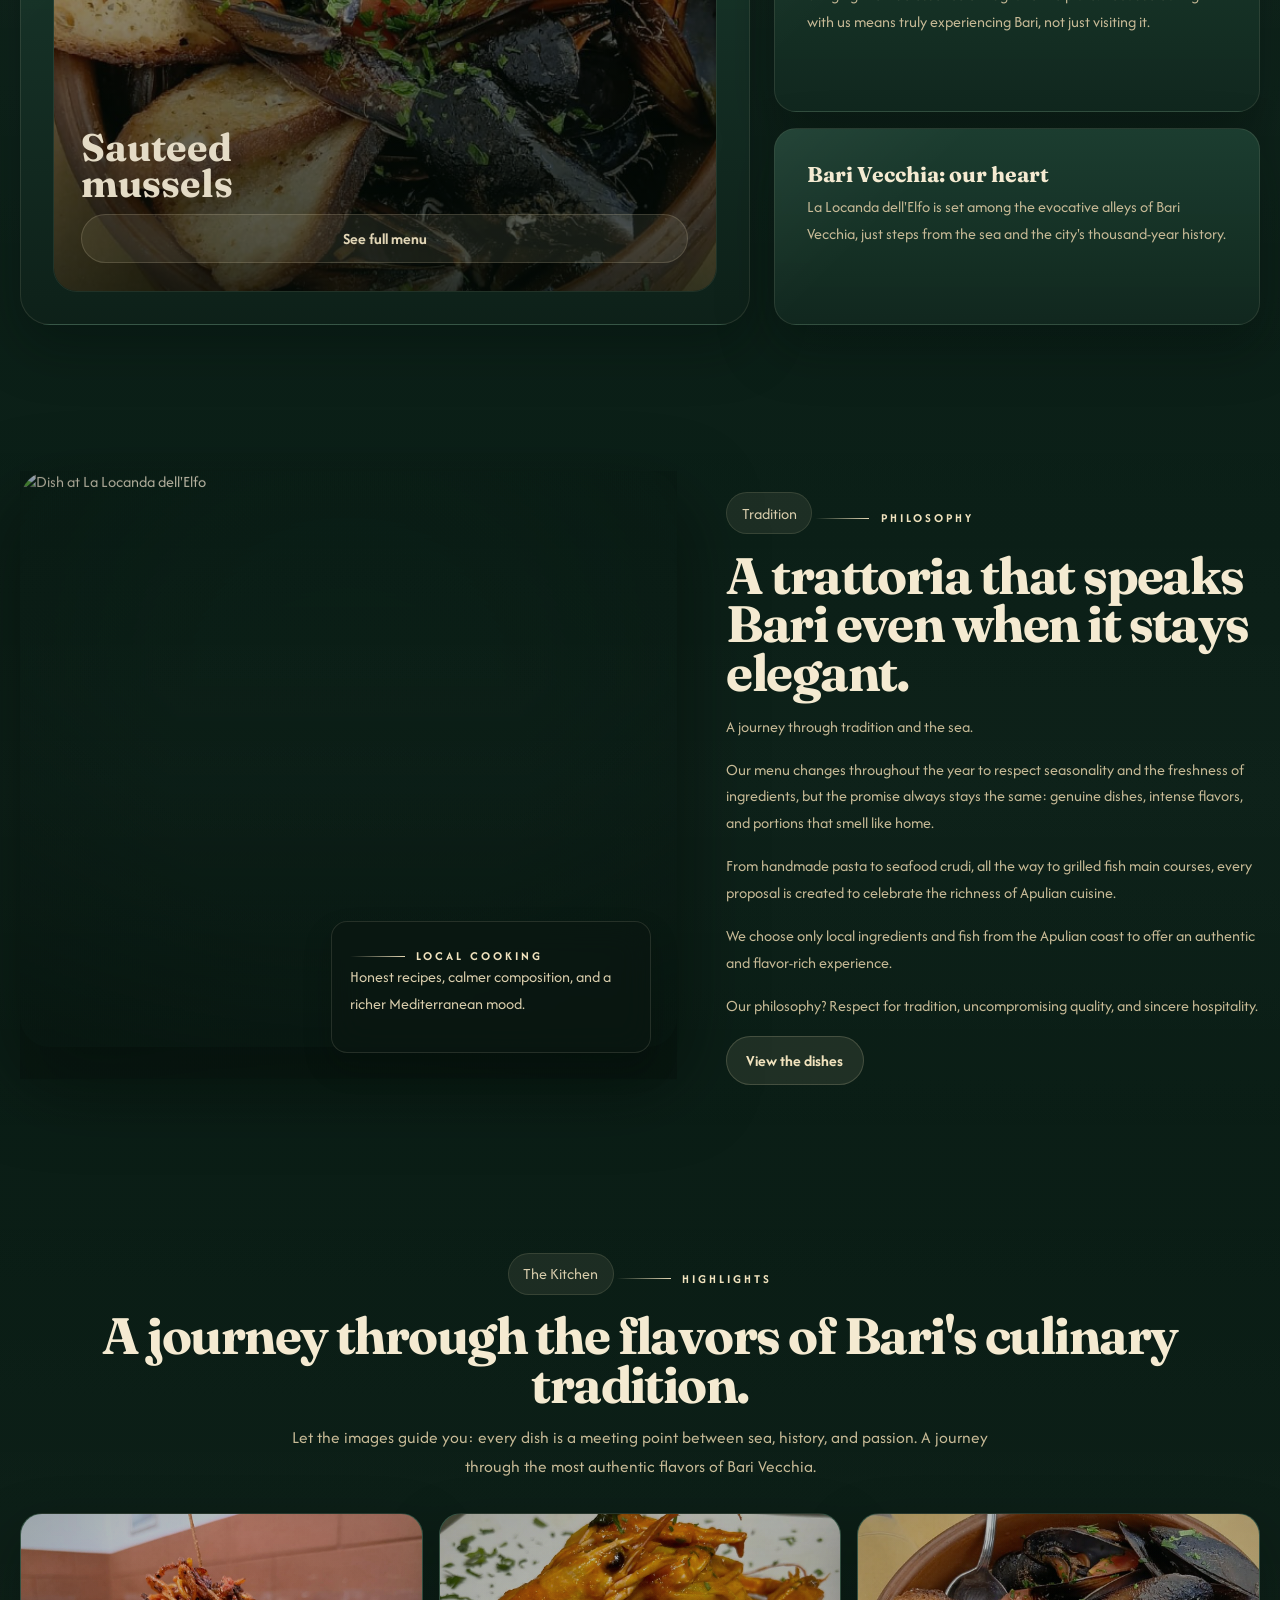
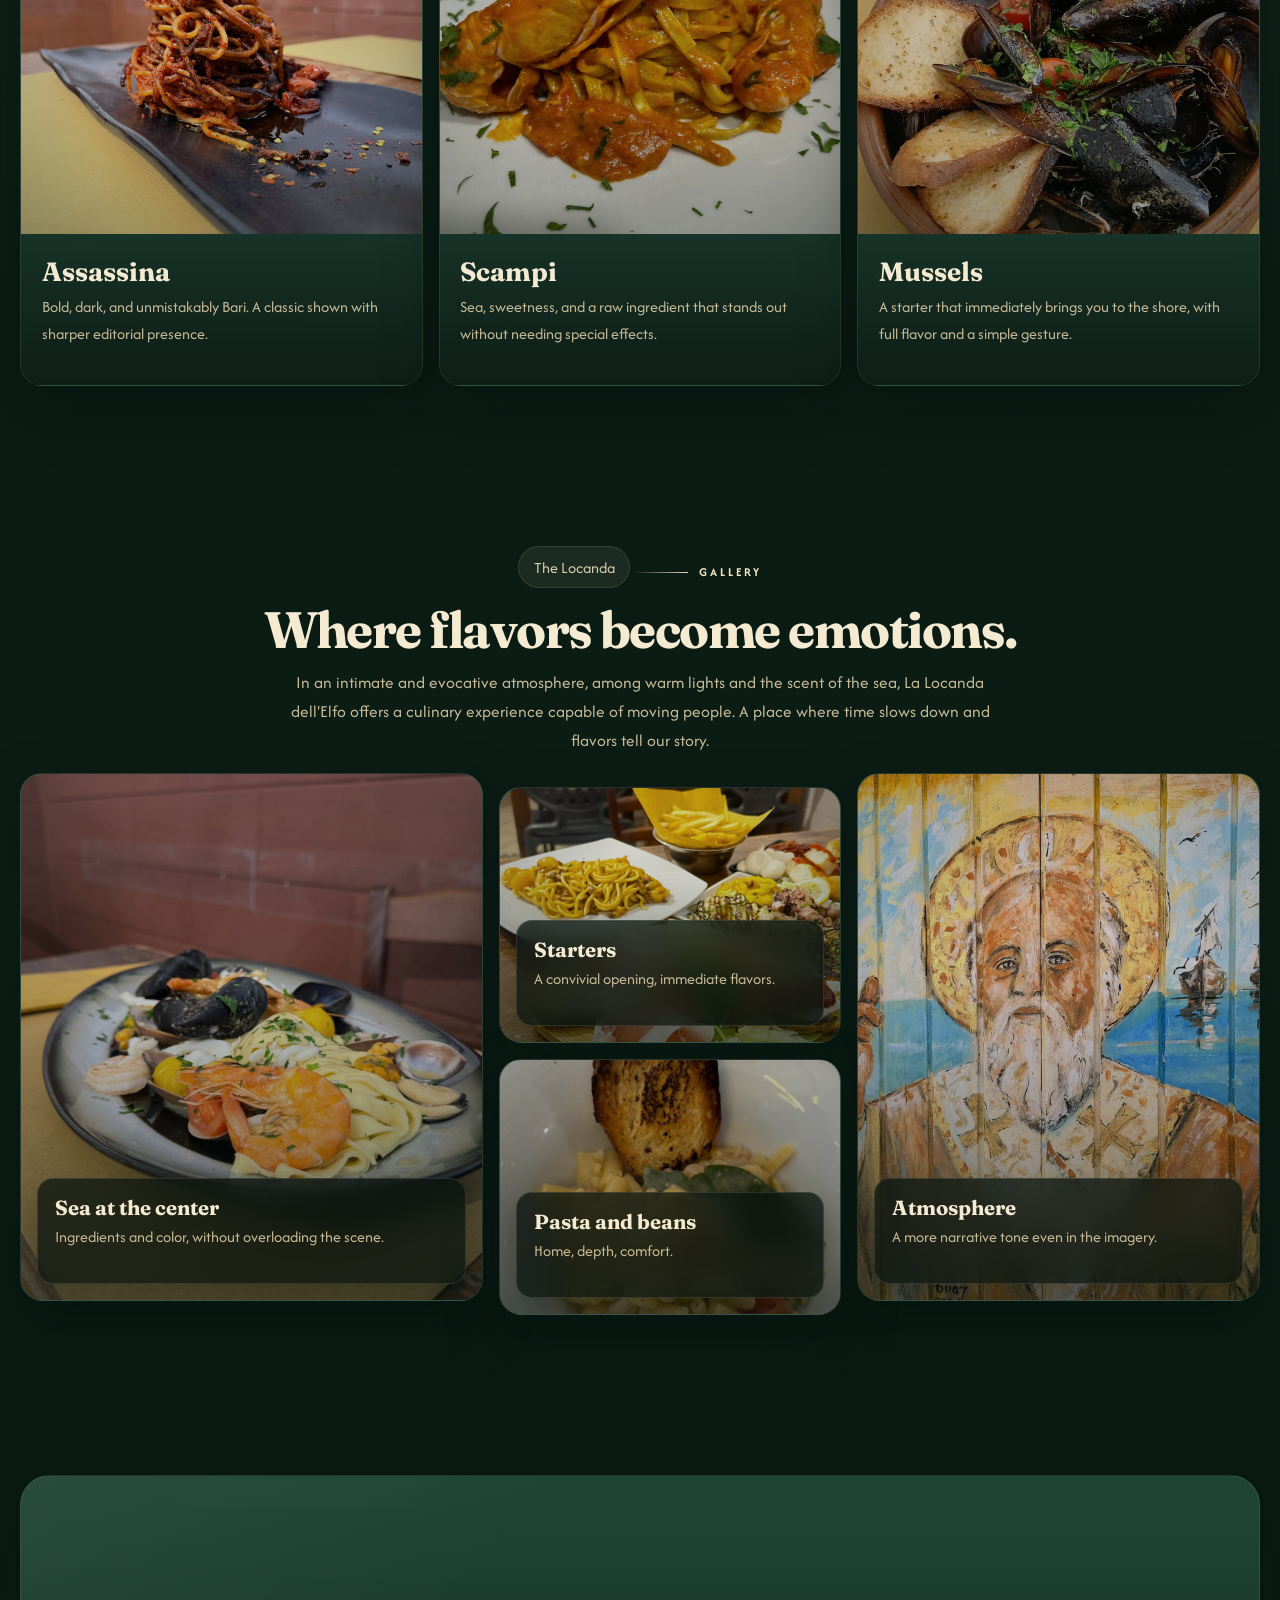
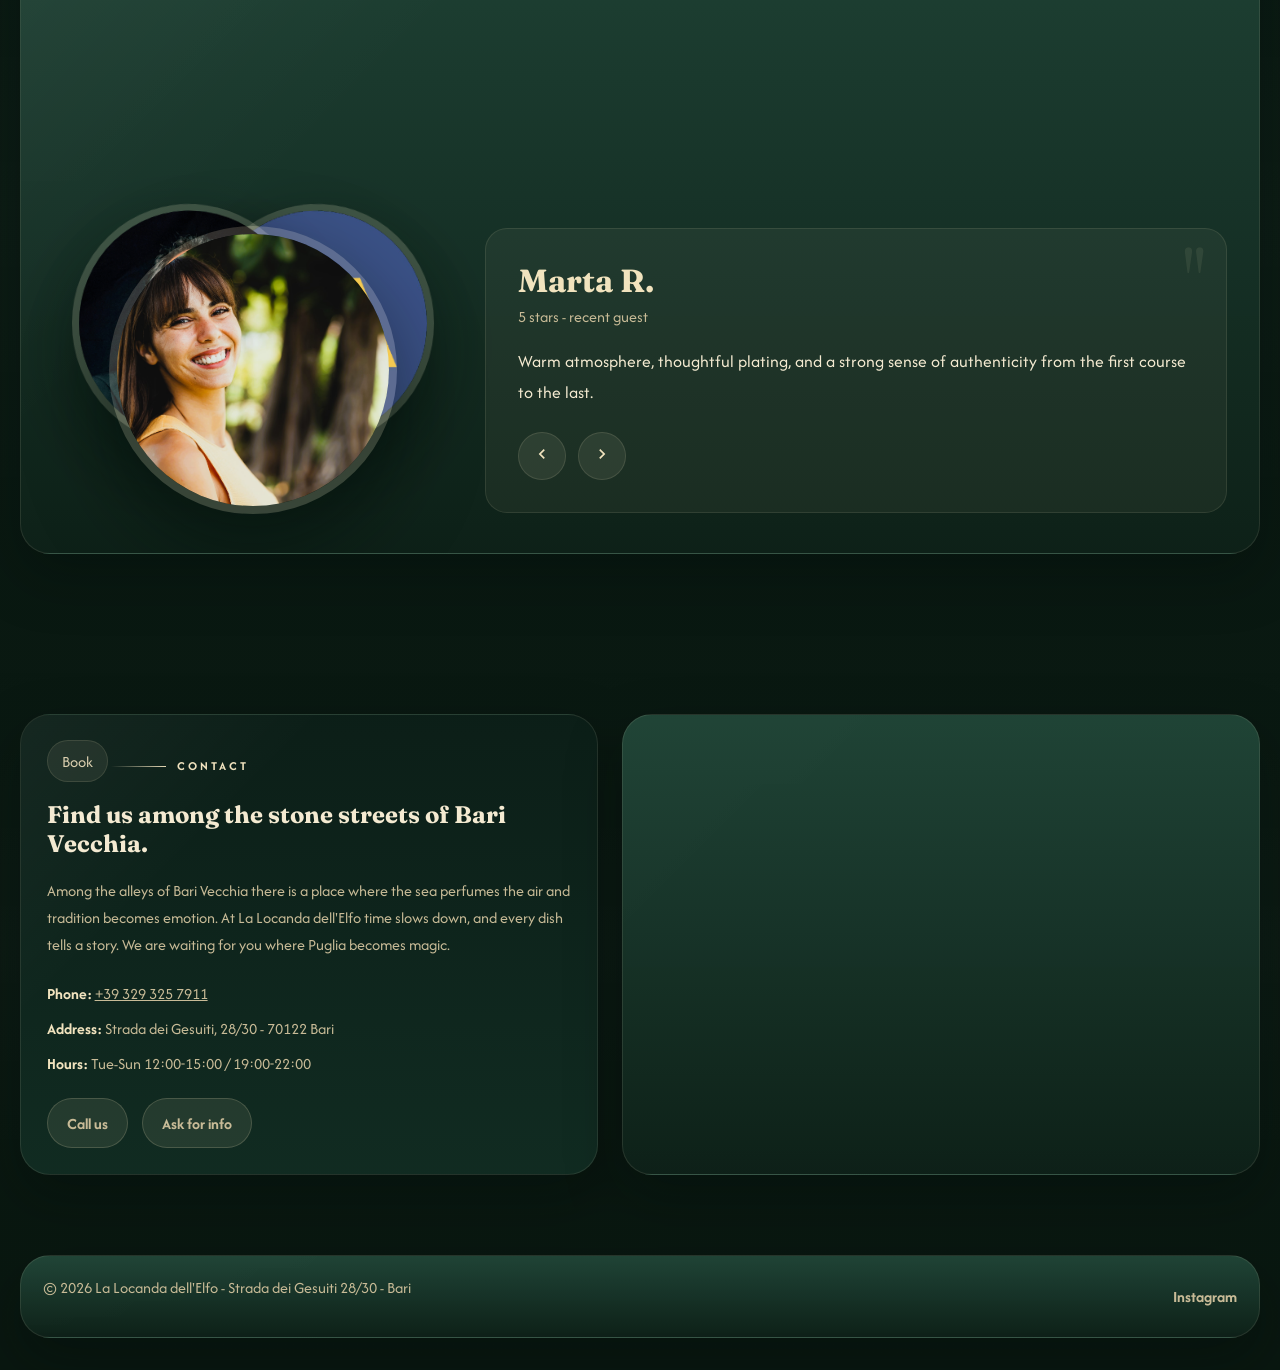
==== commit 5dd9690b: "change some images" ====
--- a/index-en.html
+++ b/index-en.html
@@ -93,7 +93,7 @@
           <span class="hero-note">Roberta</span>
           <span class="eyebrow">Signature dishes</span>
           <div class="food-slider" id="foodSlider">
-            <div class="slide active" style="background-image:url('assets/img/assassina.jpeg');">
+            <div class="slide" style="background-image:url('assets/img/assassina.jpeg');">
               <div class="slide-overlay">
                 <h3>Spaghetti all'assassina</h3>
                 <a class="btn btn-secondary" href="menu-en.html">See full menu</a>
@@ -111,7 +111,7 @@
                 <a class="btn btn-secondary" href="menu-en.html">See full menu</a>
               </div>
             </div>
-            <div class="slide" style="background-image:url('assets/img/cozze.png');">
+            <div class="slide active" style="background-image:url('assets/img/cozze.png');">
               <div class="slide-overlay">
                 <h3>Sauteed mussels</h3>
                 <a class="btn btn-secondary" href="menu-en.html">See full menu</a>
@@ -146,7 +146,7 @@
     <section id="philosophy" class="section">
       <div class="container story-grid">
         <div class="story-visual reveal-img parallax-soft">
-          <img class="story-main-image" src="assets/img/bavincenzof.jpeg" alt="Signature dish from the restaurant">
+          <img class="story-main-image" src="assets/img/orecchiettebrasciola.jpeg" alt="Dish at La Locanda dell'Elfo">
           <div class="story-floating-card">
             <span class="eyebrow">Local cooking</span>
             <p>Honest recipes, calmer composition, and a richer Mediterranean mood.</p>
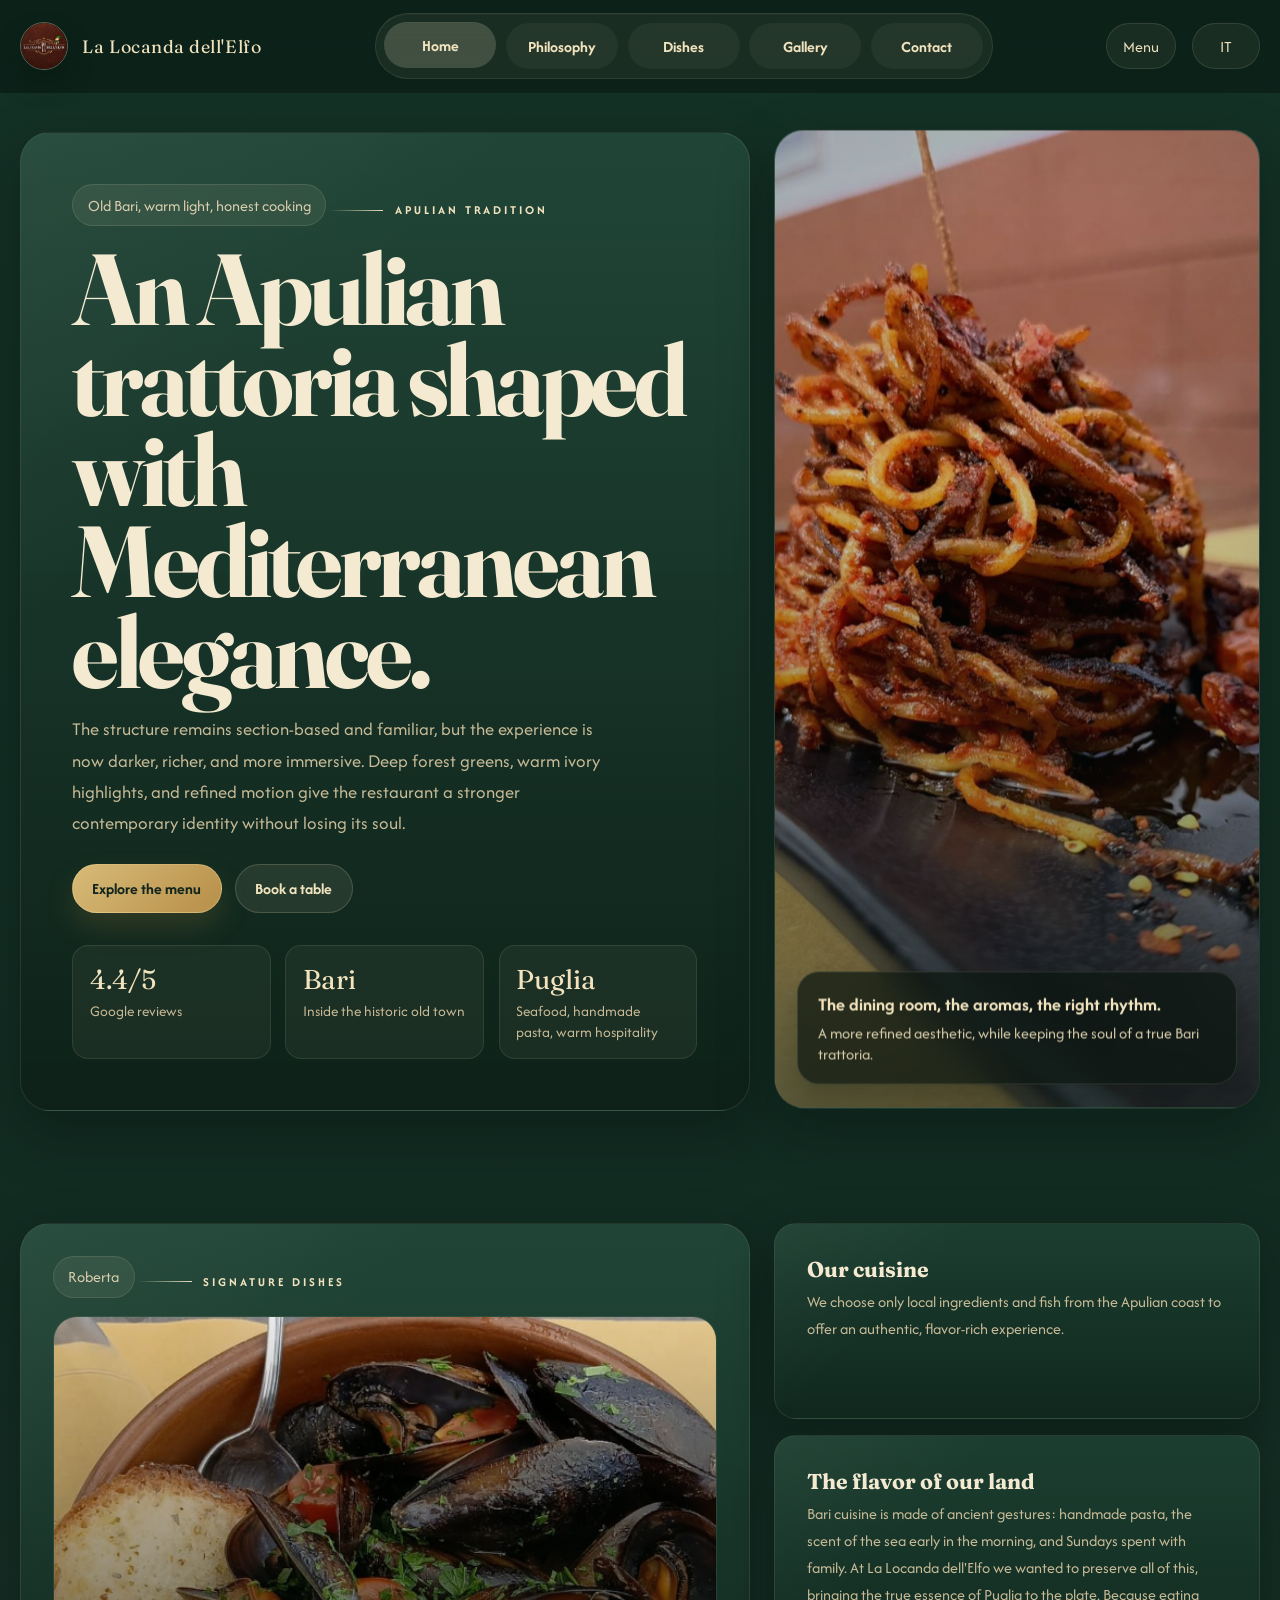
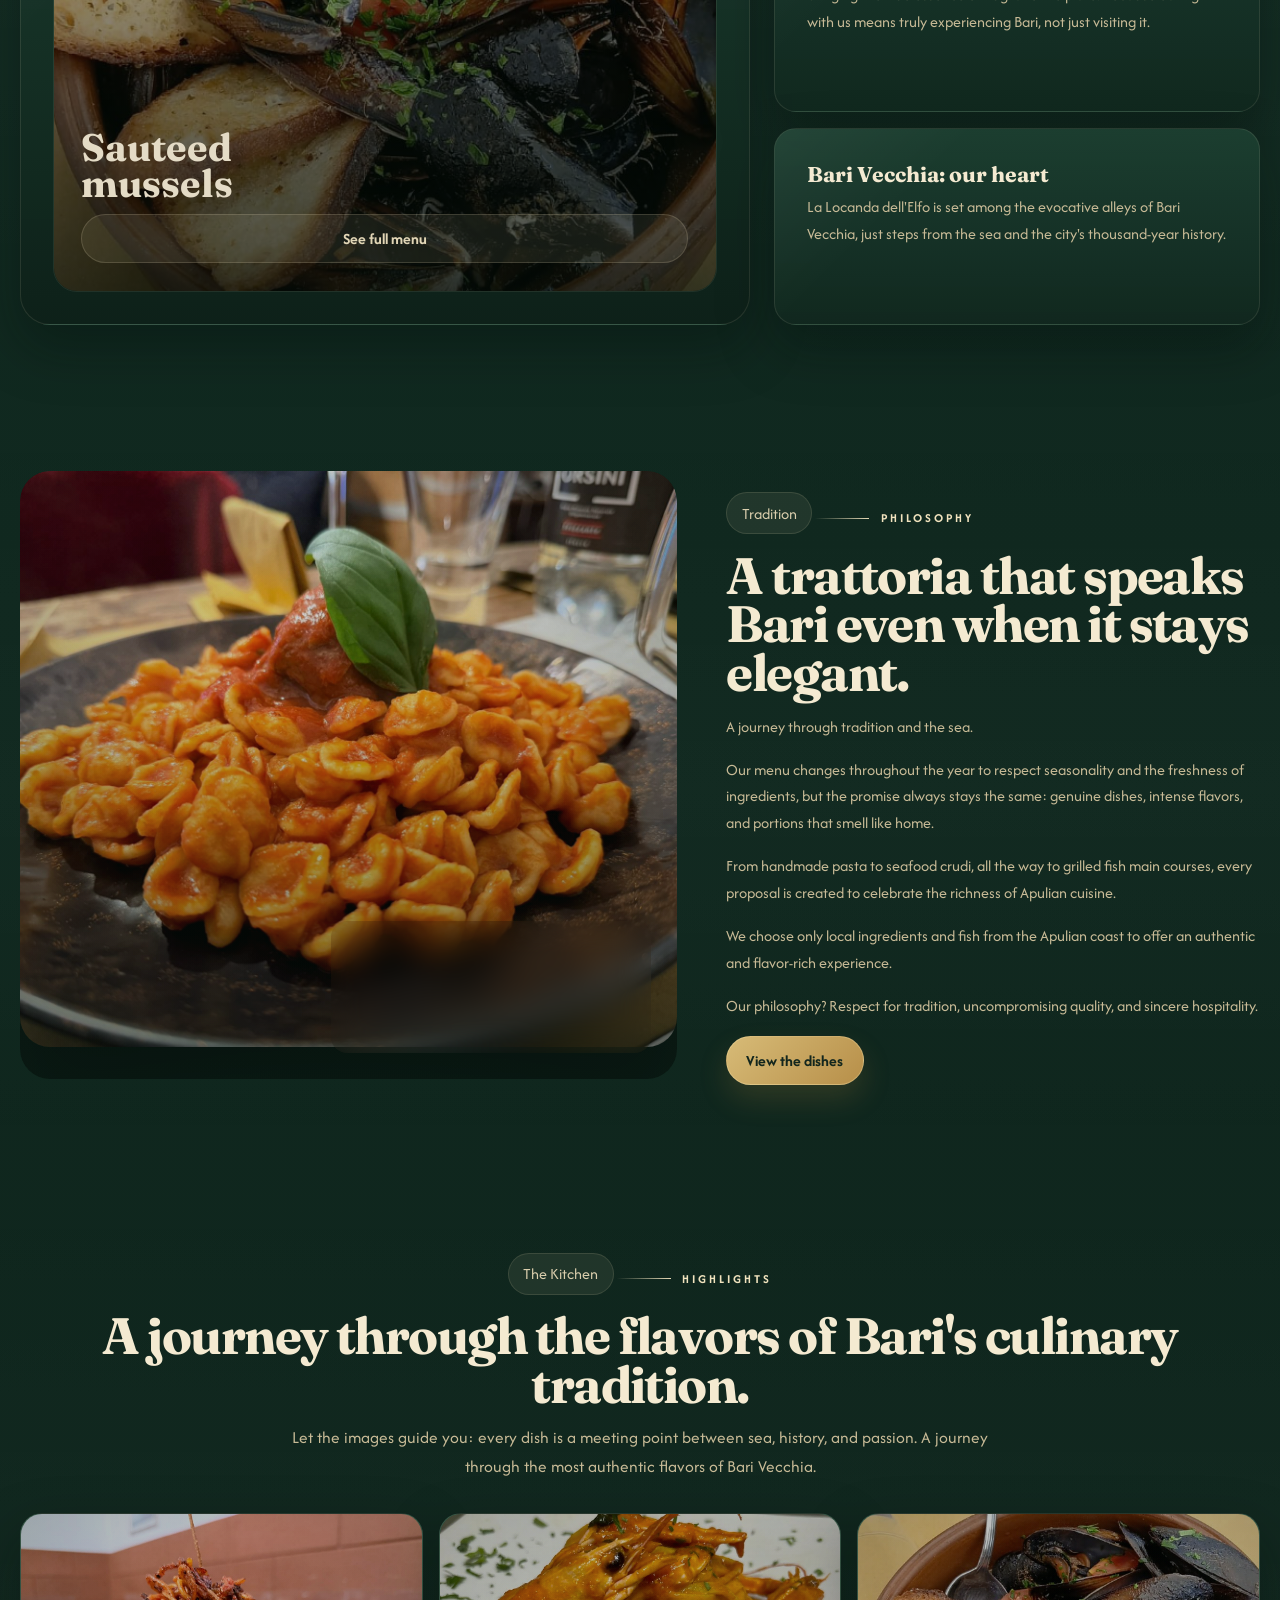
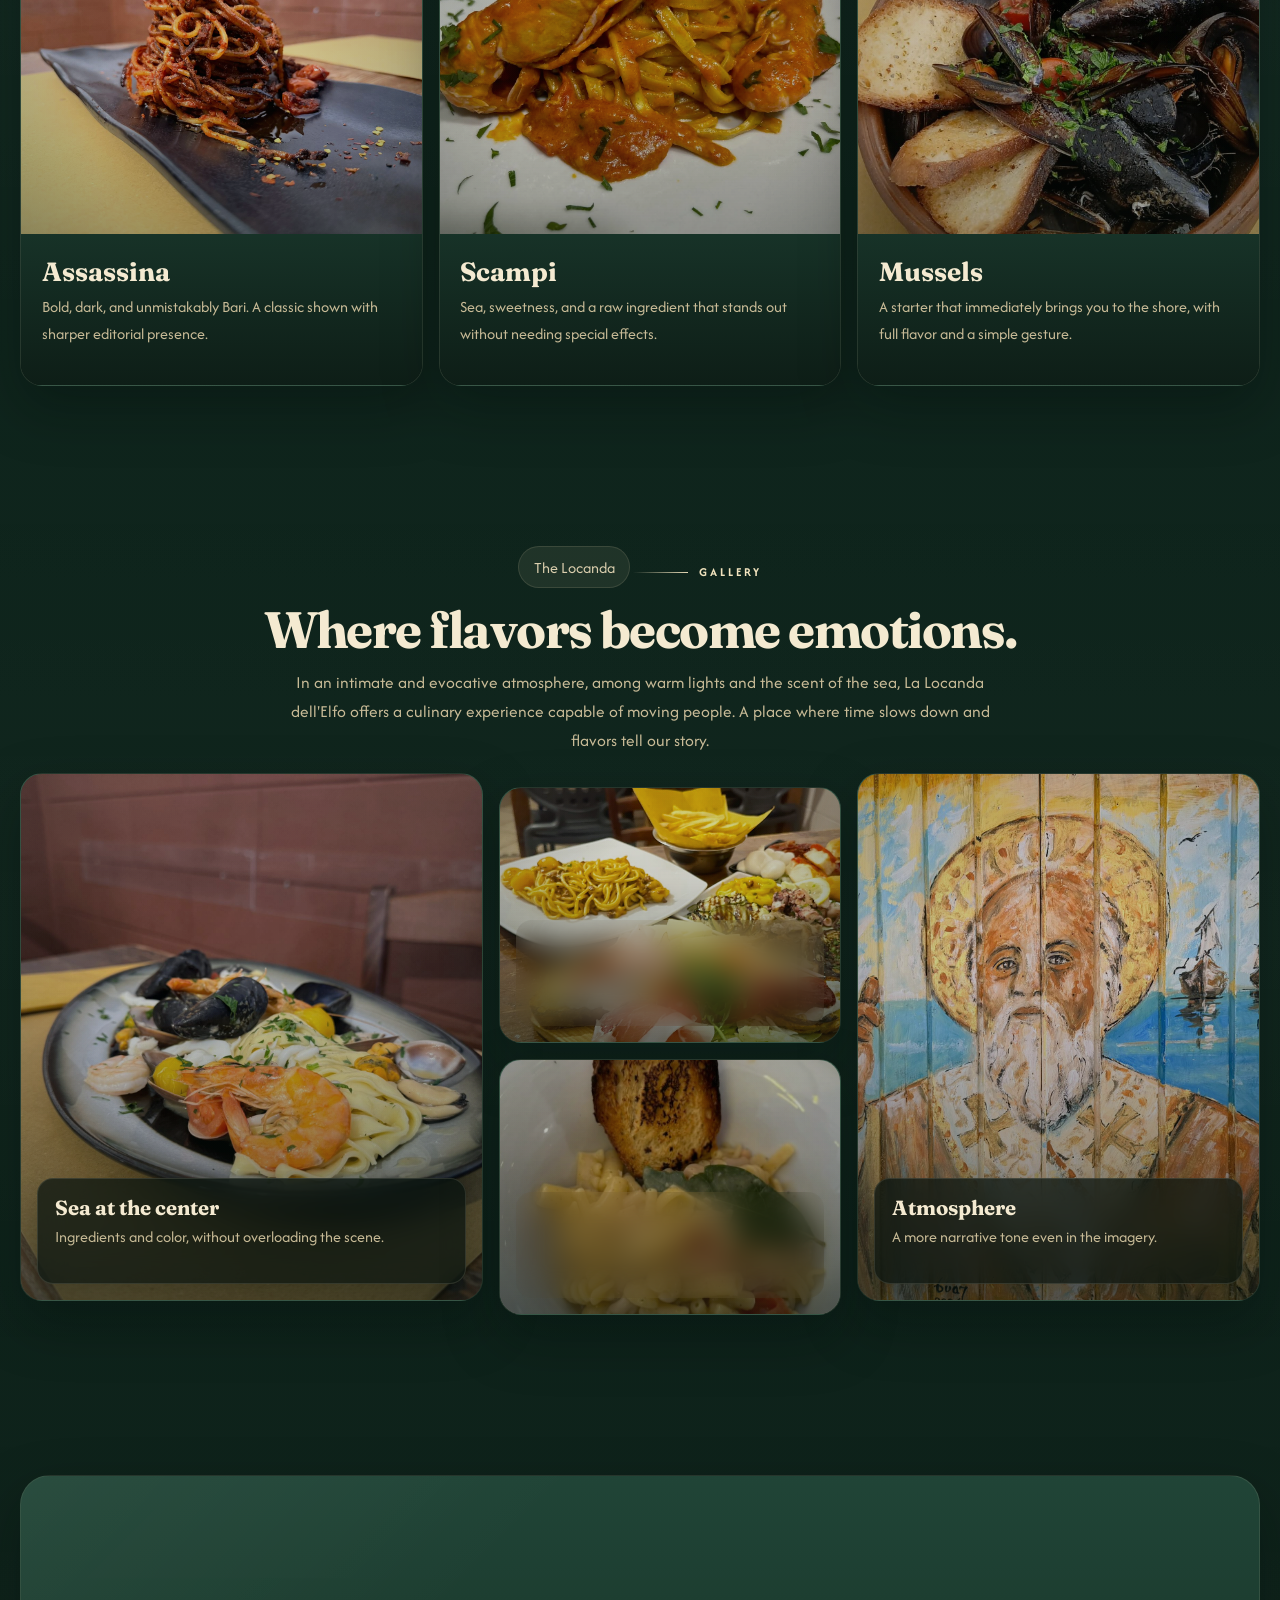
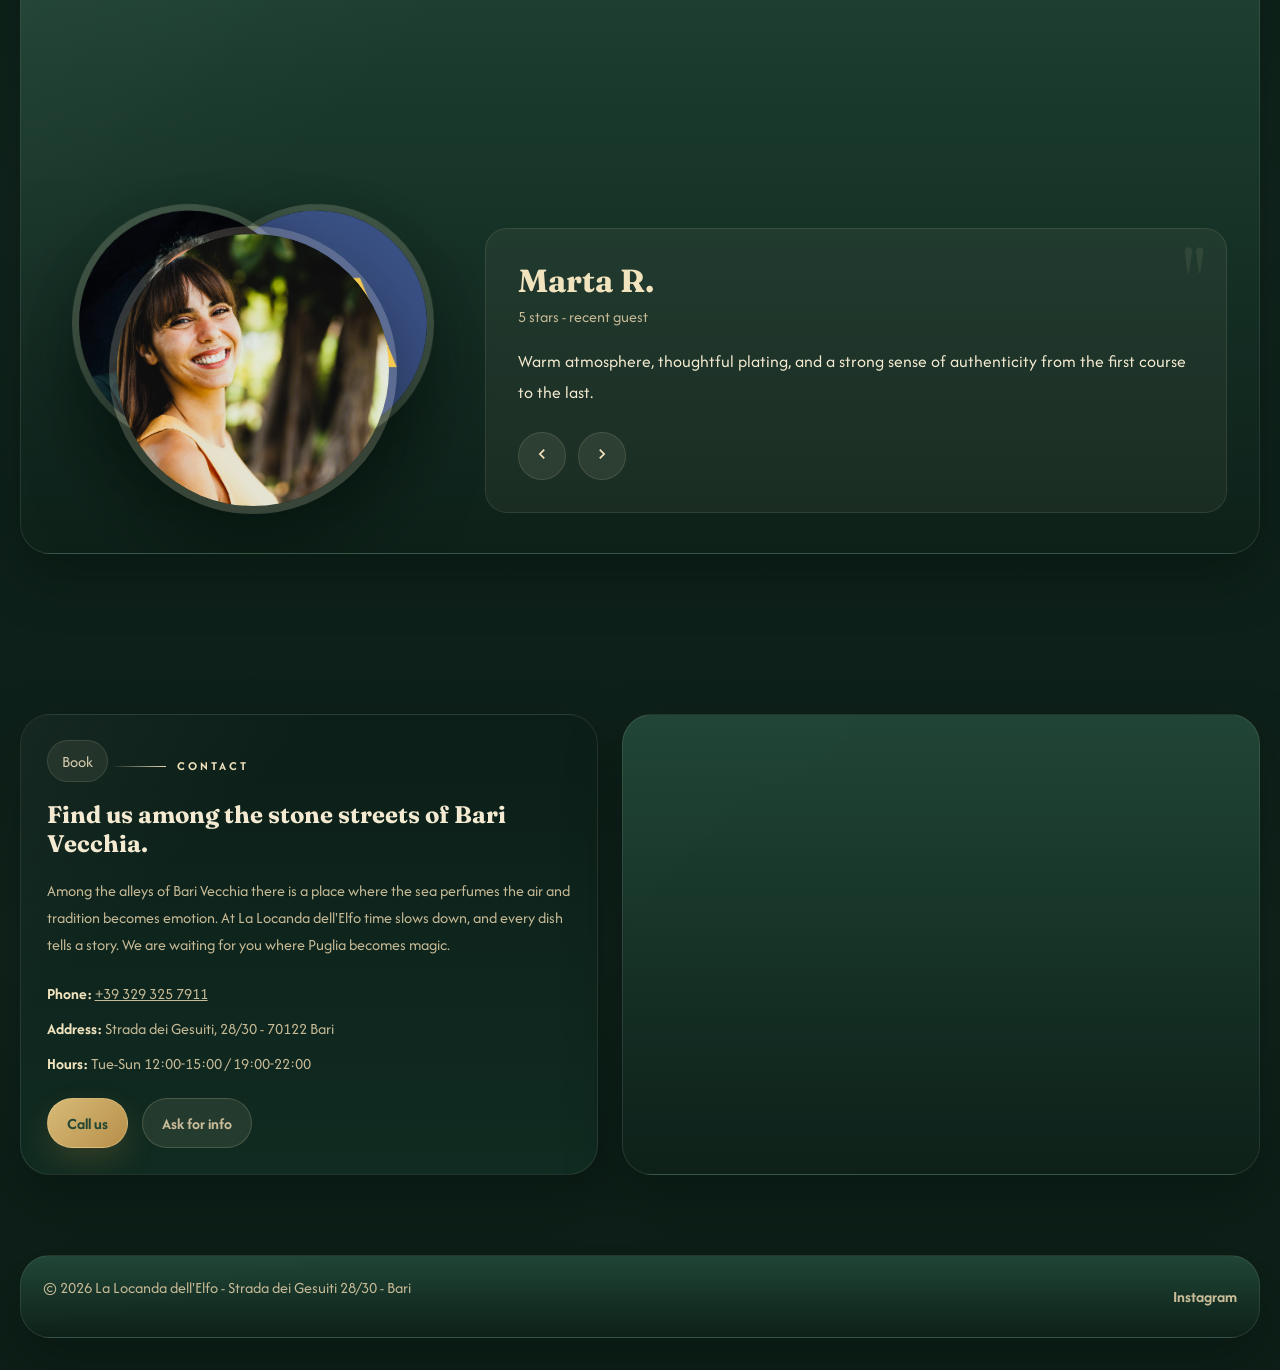
==== commit 9d0153fb: "add images" ====
--- a/index-en.html
+++ b/index-en.html
@@ -301,7 +301,7 @@
             <li><strong>Hours:</strong> Tue-Sun 12:00-15:00 / 19:00-22:00</li>
           </ul>
           <div class="cta-row">
-            <a class="btn btn-primary" href="tel:+393293257911" target="_blank" rel="noopener">Call us</a>
+            <a class="btn btn-primary btn-call" href="tel:+393293257911" target="_blank" rel="noopener">Call us</a>
             <a class="btn btn-secondary" href="mailto:prenotazioni@lalocandadellelfo.it">Ask for info</a>
           </div>
         </div>
--- a/assets/css/style.css
+++ b/assets/css/style.css
@@ -1,11 +1,11 @@
 :root {
   --bg: #0d221a;
   --bg-deep: #08150f;
-  --surface: rgba(19, 45, 35, 0.9);
-  --surface-2: rgba(25, 56, 44, 0.92);
-  --surface-3: rgba(31, 65, 52, 0.94);
-  --surface-soft: rgba(17, 40, 31, 0.82);
-  --surface-contrast: #16372c;
+  --surface: rgba(28, 58, 46, 0.9);
+  --surface-2: rgba(34, 70, 55, 0.92);
+  --surface-3: rgba(42, 80, 63, 0.94);
+  --surface-soft: rgba(25, 52, 41, 0.82);
+  --surface-contrast: #214b3b;
   --text: #f4ead1;
   --text-soft: #dbcfae;
   --muted: #c8bb97;
@@ -48,7 +48,7 @@
     radial-gradient(circle at 15% 10%, rgba(199, 164, 104, 0.12), transparent 0 22rem),
     radial-gradient(circle at 82% 14%, rgba(111, 149, 126, 0.12), transparent 0 18rem),
     radial-gradient(circle at 50% 120%, rgba(216, 182, 132, 0.08), transparent 0 22rem),
-    linear-gradient(180deg, #10271e 0%, #0b1f17 35%, #091710 100%);
+    linear-gradient(180deg, #143126 0%, #10281f 35%, #0d1f18 100%);
   padding-top: var(--header-height);
 }
 
@@ -521,14 +521,19 @@
 }
 
 .btn-primary {
-  background: rgba(241, 227, 190, 0.09);
-  border-color: rgba(241, 227, 190, 0.18);
-  color: var(--accent-soft);
+  background: linear-gradient(135deg, #d7bb77, #b78f49);
+  border-color: rgba(255, 236, 184, 0.28);
+  color: #13261d;
+  box-shadow: 0 14px 28px rgba(160, 122, 55, 0.22);
 }
 
 .btn-primary:hover,
 .btn-primary:focus-visible {
-  background: rgba(241, 227, 190, 0.14);
+  background: linear-gradient(135deg, #e2c98d, #c39b57);
+}
+
+.btn.btn-call {
+  color: #234634;
 }
 
 .btn-secondary {
@@ -722,9 +727,13 @@
 .story-visual {
   position: relative;
   min-height: 38rem;
+  overflow: hidden;
+  border-radius: var(--radius-xl);
 }
 
 .story-main-image {
+  width: 100%;
+  height: 100%;
   border-radius: var(--radius-xl);
   box-shadow: var(--shadow-lg);
 }
@@ -737,6 +746,10 @@
   border-radius: var(--radius-md);
   background: rgba(10, 23, 17, 0.72);
   backdrop-filter: blur(16px);
+}
+
+.story-visual::after {
+  border-radius: var(--radius-xl);
 }
 
 .story-copy {
@@ -1287,6 +1300,16 @@
     padding-left: 0;
   }
 
+  .story-visual {
+    min-height: auto;
+    overflow: hidden;
+    border-radius: var(--radius-xl);
+  }
+
+  .story-visual::after {
+    border-radius: var(--radius-xl);
+  }
+
   .signature-grid {
     grid-template-columns: repeat(2, minmax(0, 1fr));
   }
@@ -1479,6 +1502,16 @@
     right: 1rem;
   }
 
+  .story-main-image {
+    min-height: 22rem;
+  }
+
+  .story-floating-card {
+    right: 1rem;
+    bottom: 1rem;
+    width: min(18rem, calc(100% - 2rem));
+  }
+
   .menu-row {
     grid-template-columns: 1fr;
     gap: 0.35rem;
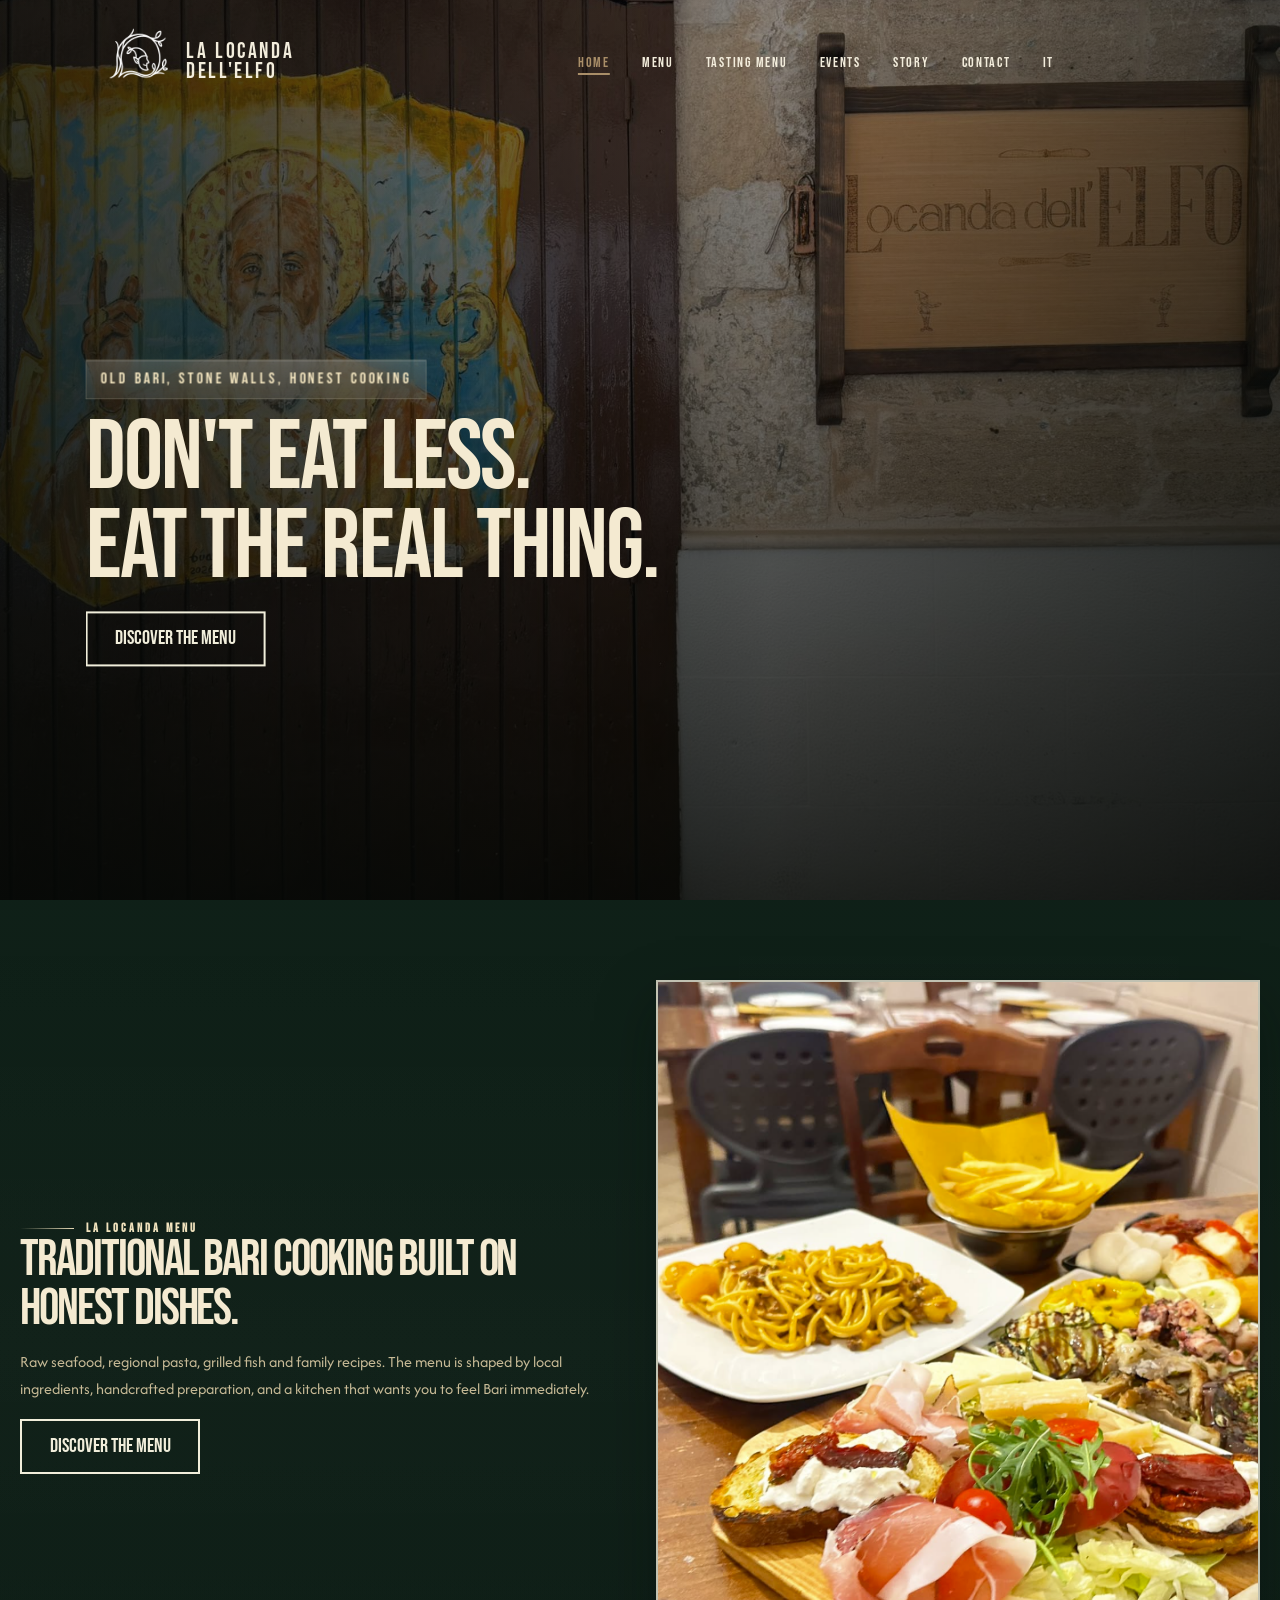
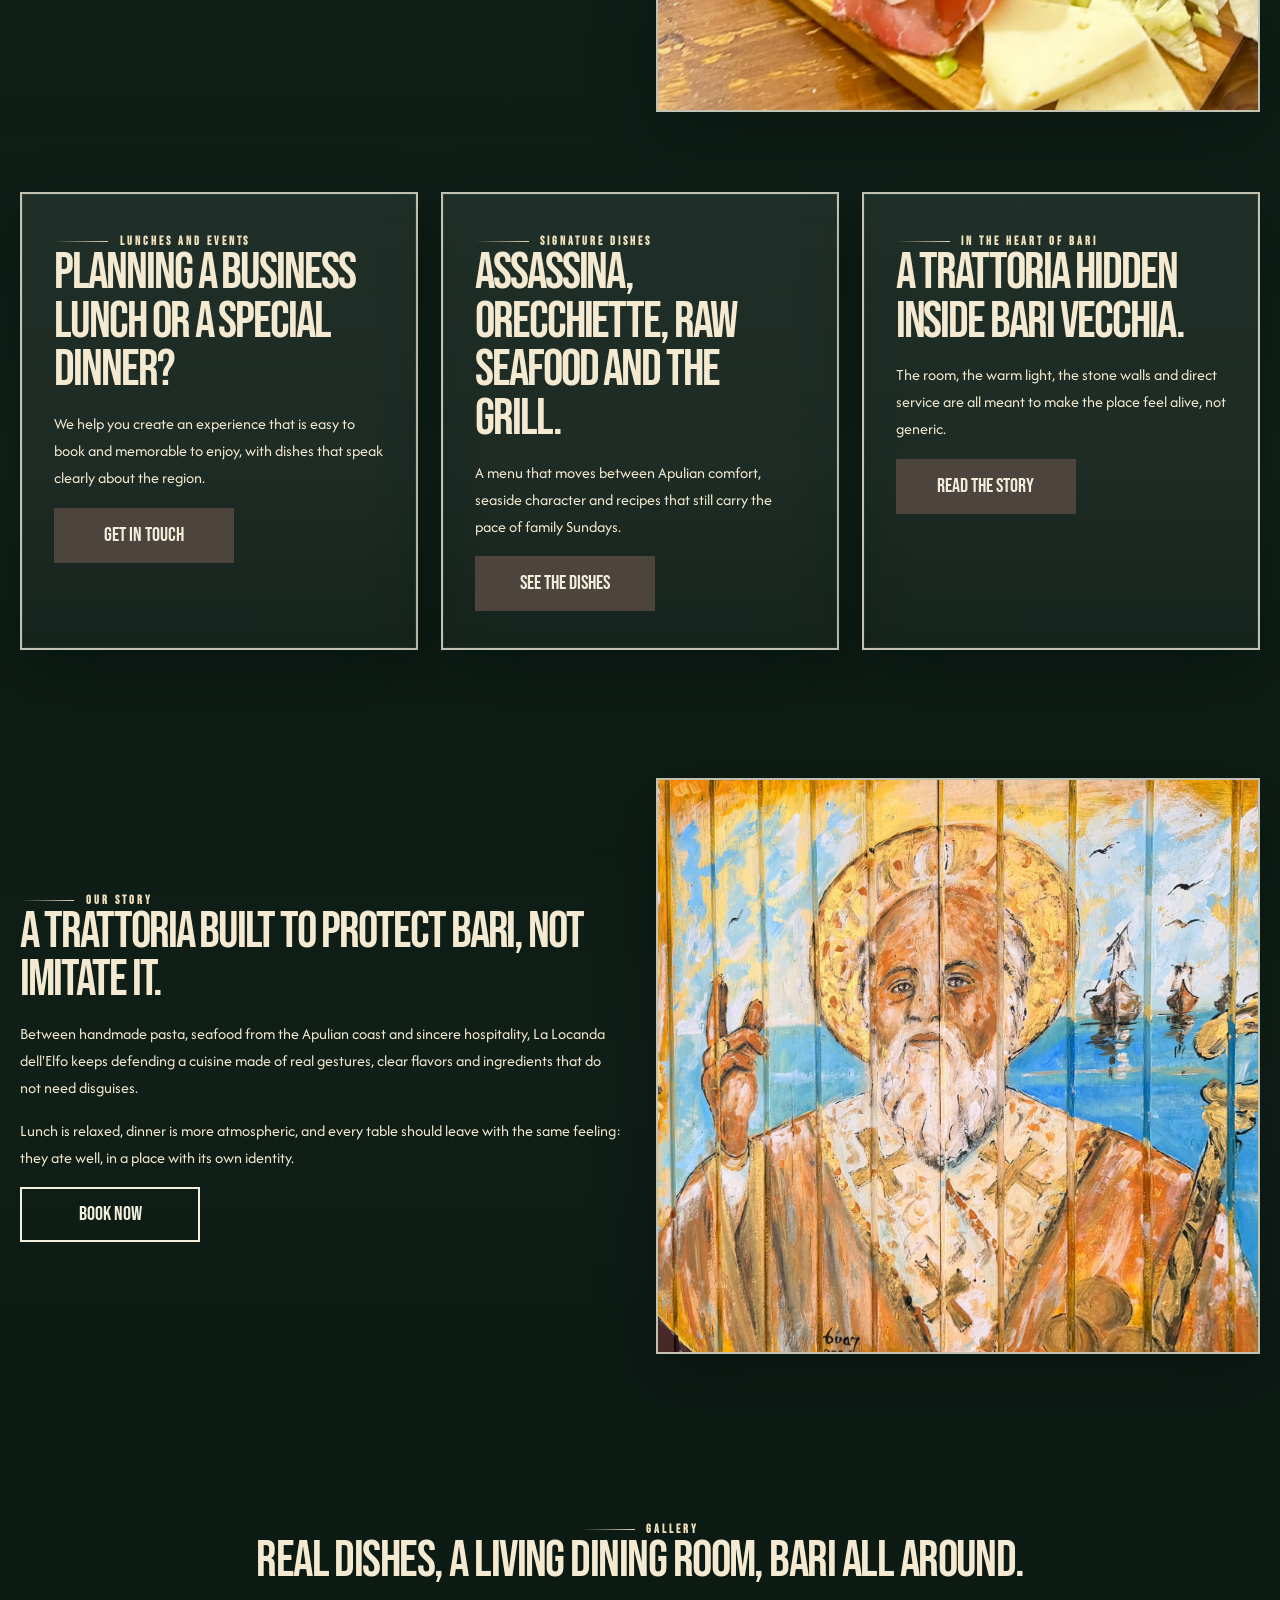
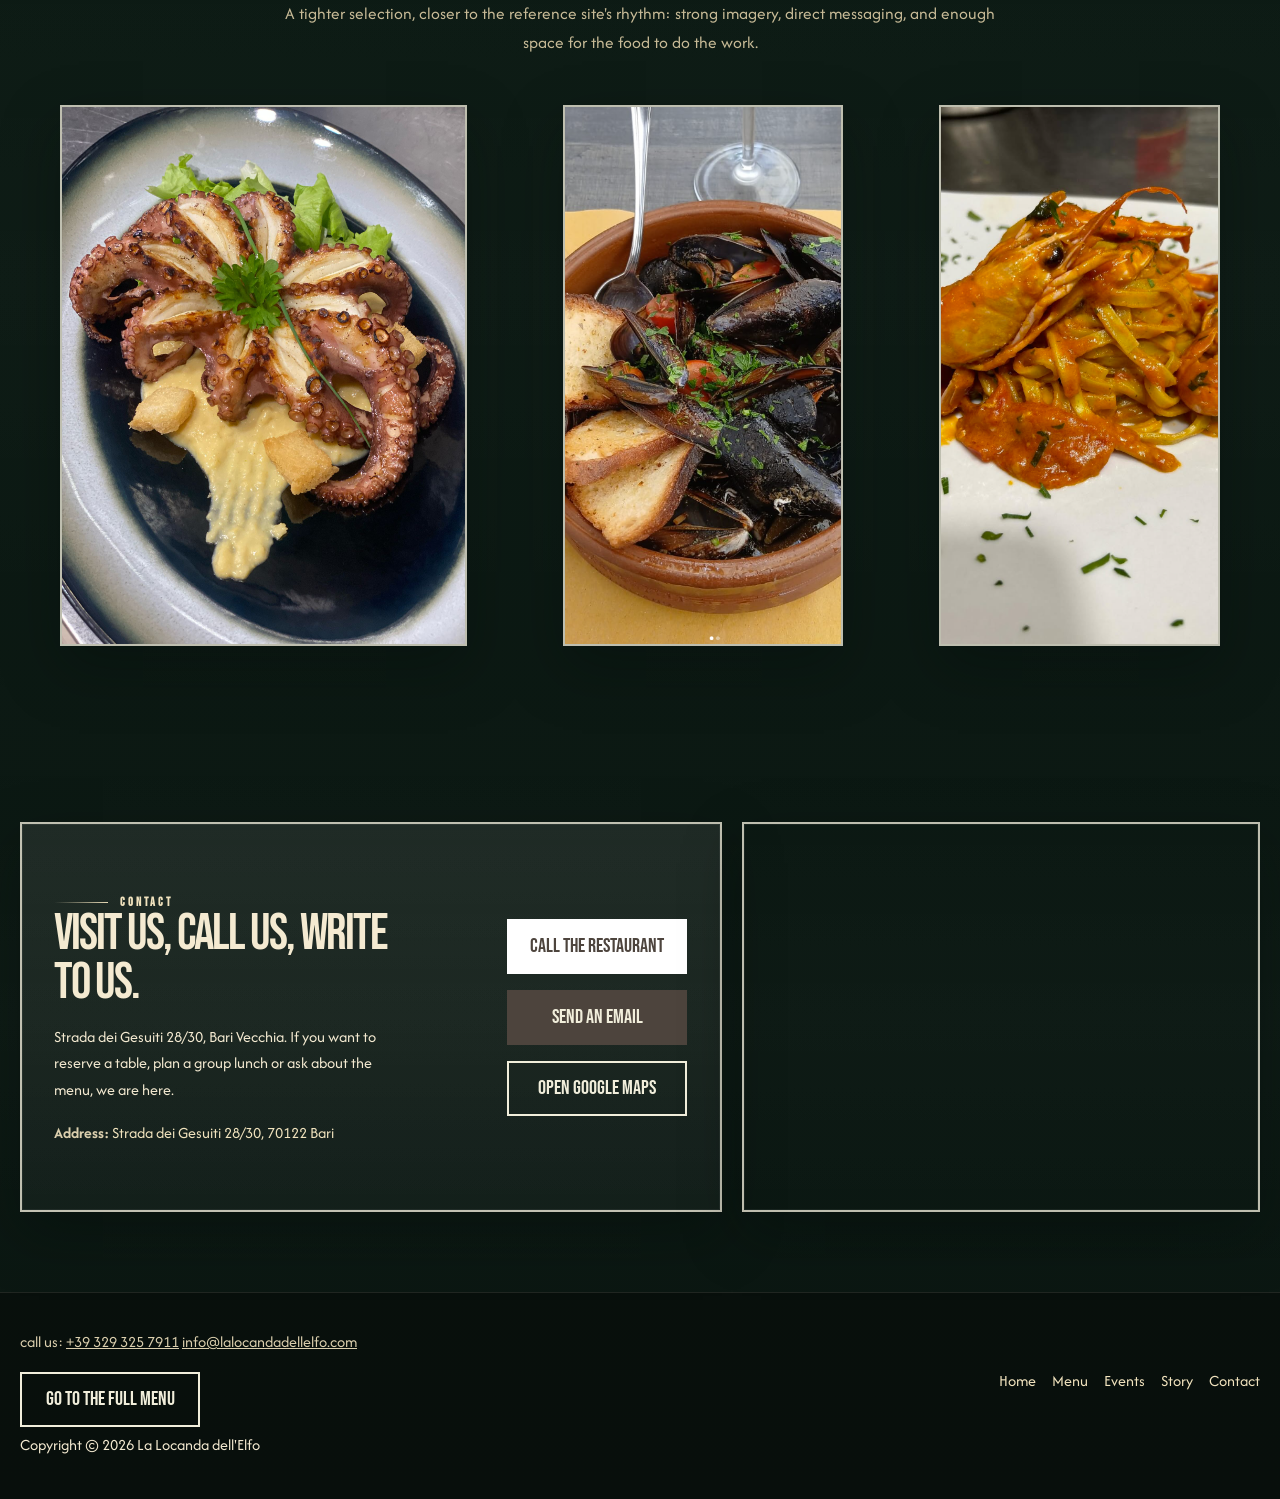
==== commit 8e550cf7: "change" ====
--- a/index-en.html
+++ b/index-en.html
@@ -4,7 +4,7 @@
   <meta charset="utf-8">
   <meta name="viewport" content="width=device-width, initial-scale=1">
   <title>La Locanda dell'Elfo | Traditional Apulian trattoria in Bari Vecchia</title>
-  <meta name="description" content="La Locanda dell'Elfo is a traditional Apulian trattoria in the heart of Bari Vecchia. Authentic cuisine, warm hospitality, and a more immersive new visual identity.">
+  <meta name="description" content="La Locanda dell'Elfo is a traditional Apulian trattoria in the heart of Bari Vecchia. Authentic cuisine, warm hospitality, and classic local dishes.">
   <meta name="robots" content="index, follow">
   <link rel="canonical" href="https://lalocandadellelfo.com/">
   <meta property="og:title" content="La Locanda dell'Elfo | Traditional Apulian trattoria">
@@ -15,17 +15,18 @@
   <link rel="icon" href="assets/icons/favicon.svg" type="image/svg+xml">
   <link rel="preconnect" href="https://fonts.googleapis.com">
   <link rel="preconnect" href="https://fonts.gstatic.com" crossorigin>
-  <link href="https://fonts.googleapis.com/css2?family=Afacad:ital,wght@0,400..700;1,400..700&family=Fraunces:opsz,wght@9..144,300..900&display=swap" rel="stylesheet">
+  <link href="https://fonts.googleapis.com/css2?family=Afacad:ital,wght@0,400..700;1,400..700&family=Bebas+Neue&display=swap" rel="stylesheet">
   <link rel="stylesheet" href="assets/css/style.css">
 </head>
-<body>
+<body class="home-rebel">
   <a class="skip-link" href="#content">Skip to content</a>
 
   <header class="site-header" role="banner">
     <div class="container header-inner">
-      <a class="brand" href="#home" aria-label="La Locanda dell'Elfo home">
-        <img class="brand-logo" src="assets/img/logo.jpg" alt="La Locanda dell'Elfo logo" width="48" height="48">
-        <span class="brand-name">La Locanda dell'Elfo</span>
+      <a class="mobile-brand" href="#home">La Locanda dell'Elfo</a>
+      <a class="brand desktop-brand" href="#home" aria-label="La Locanda dell'Elfo">
+        <img class="brand-logo" src="assets/img/logo3.png" alt="La Locanda dell'Elfo">
+        <span class="brand-name">LA LOCANDA<br>DELL'ELFO</span>
       </a>
 
       <button class="nav-toggle" aria-controls="nav" aria-expanded="false" aria-label="Open menu" data-label-open="Open menu" data-label-close="Close menu">
@@ -37,288 +38,164 @@
       <nav id="nav" class="nav" aria-label="Main navigation">
         <ul>
           <li><a class="is-active" href="#home">Home</a></li>
-          <li><a href="#philosophy">Philosophy</a></li>
-          <li><a href="#dishes">Dishes</a></li>
-          <li><a href="#gallery">Gallery</a></li>
+          <li><a href="#menu-highlights">Menu</a></li>
+          <li><a href="menu-en.html">Tasting menu</a></li>
+          <li><a href="#events">Events</a></li>
+          <li><a href="#story">Story</a></li>
+          <li><a href="#contact">Contact</a></li>
+          <li><a href="index.html">IT</a></li>
+        </ul>
+      </nav>
+    </div>
+  </header>
+
+  <main id="content">
+    <section id="home" class="rebel-hero">
+      <div class="rebel-hero-slider" id="heroSlider" aria-live="polite">
+        <article class="rebel-hero-slide is-active" style="background-image:url('assets/img/locanda.jpeg');">
+          <div class="rebel-hero-overlay"></div>
+          <div class="container rebel-hero-content">
+            <span class="hero-note">Old Bari, stone walls, honest cooking</span>
+            <div class="rebel-title-slider" id="heroTextSlider" aria-live="polite">
+              <div class="rebel-text-slide is-active">
+                <h1>Don't eat less.<br> Eat the real thing.</h1>
+                <a class="btn btn-secondary" href="menu-en.html">Discover the menu</a>
+              </div>
+              <div class="rebel-text-slide">
+                <h2>Traditional Bari food,<br> served the right way.</h2>
+                <a class="btn btn-secondary" href="menu-en.html">Discover the menu</a>
+              </div>
+              <div class="rebel-text-slide">
+                <h2>Sea, stone, and<br> the right plate.</h2>
+                <a class="btn btn-secondary" href="menu-en.html">Discover the menu</a>
+              </div>
+            </div>
+          </div>
+        </article>
+      </div>
+    </section>
+
+    <section id="menu-highlights" class="section rebel-intro">
+      <div class="container rebel-grid-two">
+        <div class="rebel-copy reveal">
+          <span class="eyebrow">La Locanda Menu</span>
+          <h2>Traditional Bari cooking built on honest dishes.</h2>
+          <p class="lead">Raw seafood, regional pasta, grilled fish and family recipes. The menu is shaped by local ingredients, handcrafted preparation, and a kitchen that wants you to feel Bari immediately.</p>
+          <a class="btn btn-secondary" href="menu-en.html">Discover the menu</a>
+        </div>
+        <div class="rebel-visual reveal-img">
+          <img src="assets/img/antipasti.png" alt="Starters from La Locanda dell'Elfo">
+        </div>
+      </div>
+    </section>
+
+    <section id="events" class="section rebel-services">
+      <div class="container rebel-service-grid">
+        <article class="rebel-service-card reveal">
+          <span class="eyebrow">Lunches and events</span>
+          <h3>Planning a business lunch or a special dinner?</h3>
+          <p>We help you create an experience that is easy to book and memorable to enjoy, with dishes that speak clearly about the region.</p>
+          <a class="btn btn-outline-green" href="#contact">Get in touch</a>
+        </article>
+        <article class="rebel-service-card reveal delay-1">
+          <span class="eyebrow">Signature dishes</span>
+          <h3>Assassina, orecchiette, raw seafood and the grill.</h3>
+          <p>A menu that moves between Apulian comfort, seaside character and recipes that still carry the pace of family Sundays.</p>
+          <a class="btn btn-outline-green" href="menu-en.html">See the dishes</a>
+        </article>
+        <article class="rebel-service-card reveal delay-2">
+          <span class="eyebrow">In the heart of Bari</span>
+          <h3>A trattoria hidden inside Bari Vecchia.</h3>
+          <p>The room, the warm light, the stone walls and direct service are all meant to make the place feel alive, not generic.</p>
+          <a class="btn btn-outline-green" href="#story">Read the story</a>
+        </article>
+      </div>
+    </section>
+
+    <section id="story" class="section rebel-story">
+      <div class="container rebel-grid-two">
+        <div class="rebel-copy reveal">
+          <span class="eyebrow">Our story</span>
+          <h2>A trattoria built to protect Bari, not imitate it.</h2>
+          <p>Between handmade pasta, seafood from the Apulian coast and sincere hospitality, La Locanda dell'Elfo keeps defending a cuisine made of real gestures, clear flavors and ingredients that do not need disguises.</p>
+          <p>Lunch is relaxed, dinner is more atmospheric, and every table should leave with the same feeling: they ate well, in a place with its own identity.</p>
+          <a class="btn btn-secondary" href="#contact">Book now</a>
+        </div>
+        <div class="rebel-visual reveal-img">
+          <img src="assets/img/sannicola.jpeg" alt="Atmosphere near La Locanda dell'Elfo in old Bari">
+        </div>
+      </div>
+    </section>
+
+    <section class="section rebel-gallery">
+      <div class="container">
+        <div class="section-head center reveal">
+          <span class="eyebrow">Gallery</span>
+          <h2>Real dishes, a living dining room, Bari all around.</h2>
+          <p class="lead">A tighter selection, closer to the reference site's rhythm: strong imagery, direct messaging, and enough space for the food to do the work.</p>
+        </div>
+        <div class="rebel-gallery-grid">
+          <figure class="rebel-gallery-card large reveal-img">
+            <img src="assets/img/polpo.jpeg" alt="Grilled octopus">
+          </figure>
+          <figure class="rebel-gallery-card reveal-img delay-1">
+            <img src="assets/img/cozze.png" alt="Sauteed mussels">
+          </figure>
+          <figure class="rebel-gallery-card reveal-img delay-2">
+            <img src="assets/img/scampi.png" alt="Scampi dish">
+          </figure>
+        </div>
+      </div>
+    </section>
+
+    <section id="contact" class="section rebel-contact">
+      <div class="container rebel-contact-shell">
+        <div class="rebel-contact-panel reveal">
+          <div>
+            <span class="eyebrow">Contact</span>
+            <h2>Visit us, call us, write to us.</h2>
+            <p>Strada dei Gesuiti 28/30, Bari Vecchia. If you want to reserve a table, plan a group lunch or ask about the menu, we are here.</p>
+            <div class="rebel-contact-meta">
+              <p><strong>Address:</strong> <a href="https://www.google.com/maps/search/?api=1&query=Strada%20dei%20Gesuiti%2028%2F30%2C%20Bari" target="_blank" rel="noopener">Strada dei Gesuiti 28/30, 70122 Bari</a></p>
+            </div>
+          </div>
+          <div class="rebel-contact-actions">
+            <a class="btn btn-primary" href="tel:+393293257911">Call the restaurant</a>
+            <a class="btn btn-outline-green" href="mailto:info@lalocandadellelfo.com">Send an email</a>
+            <a class="btn btn-secondary" href="https://www.google.com/maps/search/?api=1&query=Strada%20dei%20Gesuiti%2028%2F30%2C%20Bari" target="_blank" rel="noopener">Open Google Maps</a>
+          </div>
+        </div>
+        <div class="rebel-map-card reveal-img">
+          <iframe
+            title="Map of La Locanda dell'Elfo"
+            loading="lazy"
+            referrerpolicy="no-referrer-when-downgrade"
+            src="https://www.google.com/maps?q=Strada%20dei%20Gesuiti%2028%2F30%2C%20Bari&output=embed"
+            allowfullscreen>
+          </iframe>
+        </div>
+      </div>
+    </section>
+  </main>
+
+  <footer class="site-footer rebel-footer">
+    <div class="container rebel-footer-top">
+      <div>
+        <p class="rebel-footer-line">call us: <a href="tel:+393293257911">+39 329 325 7911</a> <a href="mailto:info@lalocandadellelfo.com">info@lalocandadellelfo.com</a></p>
+        <a class="btn btn-secondary" href="menu-en.html">Go to the full menu</a>
+      </div>
+      <nav aria-label="Footer">
+        <ul class="rebel-footer-nav">
+          <li><a href="#home">Home</a></li>
+          <li><a href="#menu-highlights">Menu</a></li>
+          <li><a href="#events">Events</a></li>
+          <li><a href="#story">Story</a></li>
           <li><a href="#contact">Contact</a></li>
         </ul>
       </nav>
-
-      <a class="lang-switch menu-link" href="menu-en.html">Menu</a>
-      <a class="lang-switch" href="index.html" aria-label="Passa alla versione italiana">IT</a>
     </div>
-  </header>
-
-  <main id="content">
-    <section id="home" class="hero">
-      <div class="container hero-shell">
-        <div class="hero-copy reveal">
-          <span class="hero-note">Old Bari, warm light, honest cooking</span>
-          <span class="eyebrow">Apulian tradition</span>
-          <h1>An Apulian trattoria shaped with Mediterranean elegance.</h1>
-          <p class="lead">The structure remains section-based and familiar, but the experience is now darker, richer, and more immersive. Deep forest greens, warm ivory highlights, and refined motion give the restaurant a stronger contemporary identity without losing its soul.</p>
-          <div class="hero-cta">
-            <a class="btn btn-primary" href="menu-en.html">Explore the menu</a>
-            <a class="btn btn-outline-green" href="#contact">Book a table</a>
-          </div>
-          <div class="hero-stats">
-            <div class="stat">
-              <span class="stat-value"><a href="#reviews">4.4/5</a></span>
-              <span class="stat-label">Google reviews</span>
-            </div>
-            <div class="stat">
-              <span class="stat-value">Bari</span>
-              <span class="stat-label">Inside the historic old town</span>
-            </div>
-            <div class="stat">
-              <span class="stat-value">Puglia</span>
-              <span class="stat-label">Seafood, handmade pasta, warm hospitality</span>
-            </div>
-          </div>
-        </div>
-
-        <div class="hero-card reveal-img delay-1 parallax-soft">
-          <img src="assets/img/assassina.jpeg" alt="Signature dish at La Locanda dell'Elfo">
-          <div class="hero-card-badge">
-            <strong>The dining room, the aromas, the right rhythm.</strong>
-            <span>A more refined aesthetic, while keeping the soul of a true Bari trattoria.</span>
-          </div>
-        </div>
-      </div>
-    </section>
-
-    <section class="section">
-      <div class="container showcase-grid">
-        <div class="surface-panel reveal">
-          <span class="hero-note">Roberta</span>
-          <span class="eyebrow">Signature dishes</span>
-          <div class="food-slider" id="foodSlider">
-            <div class="slide" style="background-image:url('assets/img/assassina.jpeg');">
-              <div class="slide-overlay">
-                <h3>Spaghetti all'assassina</h3>
-                <a class="btn btn-secondary" href="menu-en.html">See full menu</a>
-              </div>
-            </div>
-            <div class="slide" style="background-image:url('assets/img/scoglio2.jpeg');">
-              <div class="slide-overlay">
-                <h3>Seafood spaghetti</h3>
-                <a class="btn btn-secondary" href="menu-en.html">See full menu</a>
-              </div>
-            </div>
-            <div class="slide" style="background-image:url('assets/img/polpo.jpeg');">
-              <div class="slide-overlay">
-                <h3>Grilled octopus</h3>
-                <a class="btn btn-secondary" href="menu-en.html">See full menu</a>
-              </div>
-            </div>
-            <div class="slide active" style="background-image:url('assets/img/cozze.png');">
-              <div class="slide-overlay">
-                <h3>Sauteed mussels</h3>
-                <a class="btn btn-secondary" href="menu-en.html">See full menu</a>
-              </div>
-            </div>
-            <div class="slide" style="background-image:url('assets/img/bavincenzo.jpeg');">
-              <div class="slide-overlay">
-                <h3>Mba Vnginz</h3>
-                <a class="btn btn-secondary" href="menu-en.html">See full menu</a>
-              </div>
-            </div>
-          </div>
-        </div>
-
-        <div class="showcase-notes">
-          <article class="surface-panel note-card reveal delay-1">
-            <h3>Our cuisine</h3>
-            <p>We choose only local ingredients and fish from the Apulian coast to offer an authentic, flavor-rich experience.</p>
-          </article>
-          <article class="surface-panel note-card reveal delay-2">
-            <h3>The flavor of our land</h3>
-            <p>Bari cuisine is made of ancient gestures: handmade pasta, the scent of the sea early in the morning, and Sundays spent with family. At La Locanda dell'Elfo we wanted to preserve all of this, bringing the true essence of Puglia to the plate. Because eating with us means truly experiencing Bari, not just visiting it.</p>
-          </article>
-          <article class="surface-panel note-card reveal delay-3">
-            <h3>Bari Vecchia: our heart</h3>
-            <p>La Locanda dell'Elfo is set among the evocative alleys of Bari Vecchia, just steps from the sea and the city's thousand-year history.</p>
-          </article>
-        </div>
-      </div>
-    </section>
-
-    <section id="philosophy" class="section">
-      <div class="container story-grid">
-        <div class="story-visual reveal-img parallax-soft">
-          <img class="story-main-image" src="assets/img/orecchiettebrasciola.jpeg" alt="Dish at La Locanda dell'Elfo">
-          <div class="story-floating-card">
-            <span class="eyebrow">Local cooking</span>
-            <p>Honest recipes, calmer composition, and a richer Mediterranean mood.</p>
-          </div>
-        </div>
-
-        <div class="story-copy reveal delay-1">
-          <span class="hero-note">Tradition</span>
-          <span class="eyebrow">Philosophy</span>
-          <h2>A trattoria that speaks Bari even when it stays elegant.</h2>
-          <p>A journey through tradition and the sea.</p>
-          <p>Our menu changes throughout the year to respect seasonality and the freshness of ingredients, but the promise always stays the same: genuine dishes, intense flavors, and portions that smell like home.</p>
-          <p>From handmade pasta to seafood crudi, all the way to grilled fish main courses, every proposal is created to celebrate the richness of Apulian cuisine.</p>
-          <p>We choose only local ingredients and fish from the Apulian coast to offer an authentic and flavor-rich experience.</p>
-          <p>Our philosophy? Respect for tradition, uncompromising quality, and sincere hospitality.</p>
-          <a class="btn btn-primary" href="menu-en.html">View the dishes</a>
-        </div>
-      </div>
-    </section>
-
-    <section id="dishes" class="section">
-      <div class="container">
-        <header class="section-head center reveal">
-          <span class="hero-note">The Kitchen</span>
-          <span class="eyebrow">Highlights</span>
-          <h2>A journey through the flavors of Bari's culinary tradition.</h2>
-          <p class="lead">Let the images guide you: every dish is a meeting point between sea, history, and passion. A journey through the most authentic flavors of Bari Vecchia.</p>
-        </header>
-
-        <div class="signature-grid">
-          <article class="dish-card reveal">
-            <img src="assets/img/assassina.jpeg" alt="Spaghetti all'assassina">
-            <div class="dish-card-content">
-              <h3>Assassina</h3>
-              <p>Bold, dark, and unmistakably Bari. A classic shown with sharper editorial presence.</p>
-            </div>
-          </article>
-          <article class="dish-card reveal delay-1">
-            <img src="assets/img/scampi.png" alt="Spaghetti with scampi">
-            <div class="dish-card-content">
-              <h3>Scampi</h3>
-              <p>Sea, sweetness, and a raw ingredient that stands out without needing special effects.</p>
-            </div>
-          </article>
-          <article class="dish-card reveal delay-2">
-            <img src="assets/img/cozze.png" alt="Sauteed mussels">
-            <div class="dish-card-content">
-              <h3>Mussels</h3>
-              <p>A starter that immediately brings you to the shore, with full flavor and a simple gesture.</p>
-            </div>
-          </article>
-        </div>
-      </div>
-    </section>
-
-    <section id="gallery" class="section">
-      <div class="container">
-        <header class="section-head center reveal">
-          <span class="hero-note">The Locanda</span>
-          <span class="eyebrow">Gallery</span>
-          <h2>Where flavors become emotions.</h2>
-          <p class="lead">In an intimate and evocative atmosphere, among warm lights and the scent of the sea, La Locanda dell'Elfo offers a culinary experience capable of moving people. A place where time slows down and flavors tell our story.</p>
-        </header>
-
-        <div class="gallery-grid">
-          <article class="gallery-card large reveal-img parallax-soft">
-            <img src="assets/img/scoglio2.jpeg" alt="Seafood dish at La Locanda dell'Elfo">
-            <div class="gallery-caption">
-              <h3>Sea at the center</h3>
-              <p>Ingredients and color, without overloading the scene.</p>
-            </div>
-          </article>
-          <article class="gallery-card reveal-img delay-1">
-            <img src="assets/img/antipasti.png" alt="Traditional appetizers">
-            <div class="gallery-caption">
-              <h3>Starters</h3>
-              <p>A convivial opening, immediate flavors.</p>
-            </div>
-          </article>
-          <article class="gallery-card tall reveal-img delay-2 parallax-soft">
-            <img src="assets/img/sannicola.jpeg" alt="Restaurant atmosphere detail">
-            <div class="gallery-caption">
-              <h3>Atmosphere</h3>
-              <p>A more narrative tone even in the imagery.</p>
-            </div>
-          </article>
-          <article class="gallery-card reveal-img">
-            <img src="assets/img/pastaefagioli.png" alt="Pasta and beans">
-            <div class="gallery-caption">
-              <h3>Pasta and beans</h3>
-              <p>Home, depth, comfort.</p>
-            </div>
-          </article>
-        </div>
-      </div>
-    </section>
-
-    <section id="reviews" class="section ct-section" aria-labelledby="ctTitle">
-      <div class="container">
-        <div class="surface-panel">
-          <header class="section-head center reveal">
-            <span class="hero-note">What guests say about us</span>
-            <span class="eyebrow">Reviews</span>
-            <h2 id="ctTitle">Our guests' words add warmth to the story.</h2>
-            <p class="lead">Those who choose us speak of a warm atmosphere, dishes that recall Bari tradition, and moments made to be shared. These are voices we keep with gratitude, and they encourage us every day to do even better.</p>
-            <div class="revx-badge" role="note">
-              <svg width="18" height="18" viewBox="0 0 48 48" aria-hidden="true">
-                <path fill="#FFC107" d="M43.6 20.5h-1.9V20H24v8h11.3c-1.7 4.6-6 8-11.3 8-6.6 0-12-5.4-12-12s5.4-12 12-12c3 0 5.7 1.1 7.8 2.9l5.7-5.7C33.6 7 29.1 5 24 5 13 5 4 14 4 25s9 20 20 20 19-9 19-20c0-1.5-.2-3-.4-4.5z"></path>
-                <path fill="#FF3D00" d="M6.3 14.7l6.6 4.8C14.5 16 18.9 13 24 13c3 0 5.7 1.1 7.8 2.9l5.7-5.7C33.6 7 29.1 5 24 5c-7.7 0-14.3 4.3-17.7 10.7z"></path>
-                <path fill="#4CAF50" d="M24 45c5 0 9.6-2 12.9-5.2l-6-5c-1.9 1.5-4.3 2.2-6.9 2.2-5.2 0-9.5-3.3-11.2-8l-6.6 5C9.5 40.6 16.2 45 24 45z"></path>
-                <path fill="#1976D2" d="M43.6 20.5H24v8h11.3c-.8 2.2-2.3 4.1-4.3 5.5l6 5C40.1 35.8 44 30.8 44 24c0-1.5-.2-3-.4-4.5z"></path>
-              </svg>
-              <strong class="revx-score">4.4</strong>
-              <span class="revx-meta">/ 5 on Google</span>
-              <a class="revx-link" href="https://www.google.com/maps/search/?api=1&query=La%20Locanda%20dell%27Elfo%20Bari" target="_blank" rel="noopener">Open listing</a>
-            </div>
-          </header>
-
-          <div class="ct-wrap reveal delay-1">
-            <div class="ct-images" id="ctImages"></div>
-            <div class="ct-content">
-              <span class="quote-mark" aria-hidden="true">"</span>
-              <div class="ct-quote-wrap" id="ctQuoteWrap">
-                <h3 class="ct-name" id="ctName"></h3>
-                <p class="ct-desig" id="ctDesig"></p>
-                <p class="ct-quote" id="ctQuote"></p>
-              </div>
-              <div class="ct-arrows">
-                <button class="ct-btn" id="ctPrev" aria-label="Previous review">
-                  <svg width="20" height="20" viewBox="0 0 24 24" fill="currentColor"><path d="M15.41 7.41L14 6l-6 6 6 6 1.41-1.41L10.83 12z"></path></svg>
-                </button>
-                <button class="ct-btn" id="ctNext" aria-label="Next review">
-                  <svg width="20" height="20" viewBox="0 0 24 24" fill="currentColor"><path d="M10 6L8.59 7.41 13.17 12l-4.58 4.59L10 18l6-6z"></path></svg>
-                </button>
-              </div>
-            </div>
-          </div>
-        </div>
-      </div>
-    </section>
-
-    <section id="contact" class="section">
-      <div class="container contact-grid">
-        <div class="contact-card reveal">
-          <span class="hero-note">Book</span>
-          <span class="eyebrow">Contact</span>
-          <h2>Find us among the stone streets of Bari Vecchia.</h2>
-          <p>Among the alleys of Bari Vecchia there is a place where the sea perfumes the air and tradition becomes emotion. At La Locanda dell'Elfo time slows down, and every dish tells a story. We are waiting for you where Puglia becomes magic.</p>
-          <ul class="contact-list">
-            <li><strong>Phone:</strong> <a href="tel:+393293257911">+39 329 325 7911</a></li>
-            <li><strong>Address:</strong> Strada dei Gesuiti, 28/30 - 70122 Bari</li>
-            <li><strong>Hours:</strong> Tue-Sun 12:00-15:00 / 19:00-22:00</li>
-          </ul>
-          <div class="cta-row">
-            <a class="btn btn-primary btn-call" href="tel:+393293257911" target="_blank" rel="noopener">Call us</a>
-            <a class="btn btn-secondary" href="mailto:prenotazioni@lalocandadellelfo.it">Ask for info</a>
-          </div>
-        </div>
-
-        <div class="map-card reveal-img delay-1">
-          <iframe title="Map to La Locanda dell'Elfo" loading="lazy" referrerpolicy="no-referrer-when-downgrade" src="https://www.google.com/maps?q=Strada%20dei%20Gesuiti%2028%20Bari&output=embed" allowfullscreen></iframe>
-        </div>
-      </div>
-    </section>
-  </main>
-
-  <footer class="site-footer" role="contentinfo">
-    <div class="container footer-inner">
-      <p>&copy; <span id="year"></span> La Locanda dell'Elfo - Strada dei Gesuiti 28/30 - Bari</p>
-      <ul class="social">
-        <li><a href="https://instagram.com/lalocandadellelfo" target="_blank" rel="noopener">Instagram</a></li>
-      </ul>
+    <div class="container rebel-footer-bottom">
+      <p>Copyright © <span id="year"></span> La Locanda dell'Elfo</p>
     </div>
   </footer>
 
--- a/assets/css/style.css
+++ b/assets/css/style.css
@@ -16,13 +16,21 @@
   --shadow-lg: 0 34px 80px rgba(2, 11, 8, 0.5);
   --shadow-md: 0 22px 54px rgba(2, 11, 8, 0.34);
   --shadow-sm: 0 14px 28px rgba(2, 11, 8, 0.24);
-  --radius-xl: 30px;
-  --radius-lg: 22px;
-  --radius-md: 16px;
-  --radius-sm: 12px;
+  --radius-xl: 0px;
+  --radius-lg: 0px;
+  --radius-md: 0px;
+  --radius-sm: 0px;
   --header-height: 92px;
+  --header-height-home: 124px;
   --header-height-shrink: 76px;
   --container: 1240px;
+  --glass-bg: linear-gradient(180deg, rgba(255, 255, 255, 0.14), rgba(255, 255, 255, 0.04));
+  --glass-strong: linear-gradient(180deg, rgba(255, 255, 255, 0.2), rgba(255, 255, 255, 0.07));
+  --glass-stroke: rgba(255, 245, 220, 0.18);
+  --glass-highlight: rgba(255, 255, 255, 0.28);
+  --glass-shadow: 0 22px 52px rgba(2, 11, 8, 0.24);
+  --glass-shadow-hover: 0 28px 64px rgba(2, 11, 8, 0.32);
+  --glass-blur: blur(22px) saturate(150%);
 }
 
 * {
@@ -50,6 +58,10 @@
     radial-gradient(circle at 50% 120%, rgba(216, 182, 132, 0.08), transparent 0 22rem),
     linear-gradient(180deg, #143126 0%, #10281f 35%, #0d1f18 100%);
   padding-top: var(--header-height);
+}
+
+body.home-rebel:not(.menu-page) {
+  padding-top: 0;
 }
 
 body::before,
@@ -116,8 +128,13 @@
 .menu-title,
 .stat-value,
 .quote-mark,
-.price {
-  font-family: "Fraunces", serif;
+.price,
+.eyebrow,
+.hero-note,
+.btn,
+.nav a {
+  font-family: "Bebas Neue", sans-serif;
+  font-weight: 400;
 }
 
 h1,
@@ -194,27 +211,49 @@
   position: fixed;
   inset: 0 0 auto;
   z-index: 999;
-  background: rgba(9, 22, 17, 0.56);
-  backdrop-filter: blur(20px) saturate(120%);
-  border-bottom: 1px solid transparent;
-  transition: background 0.3s ease, border-color 0.3s ease, box-shadow 0.3s ease;
+  background: linear-gradient(180deg, rgba(8, 12, 10, 0.82), rgba(8, 12, 10, 0.16));
+  backdrop-filter: blur(8px);
+  border-bottom: 0;
+  box-shadow: none;
+  transition: background 0.3s ease, backdrop-filter 0.3s ease, box-shadow 0.3s ease, opacity 0.3s ease;
 }
 
 .site-header.is-shrink {
-  background: rgba(7, 19, 14, 0.88);
-  border-bottom-color: var(--line);
-  box-shadow: 0 12px 24px rgba(0, 0, 0, 0.22);
+  background: rgba(7, 10, 8, 0.94);
+  backdrop-filter: blur(14px);
+  box-shadow: 0 14px 36px rgba(2, 11, 8, 0.22);
+}
+
+.home-rebel:not(.menu-page) .site-header {
+  background: transparent;
+  backdrop-filter: none;
+  box-shadow: none;
+}
+
+.home-rebel:not(.menu-page) .site-header.is-shrink {
+  background: rgba(7, 10, 8, 0.95);
+  backdrop-filter: blur(14px);
+  box-shadow: 0 14px 36px rgba(2, 11, 8, 0.24);
 }
 
 .header-inner {
   display: flex;
   align-items: center;
-  gap: 1rem;
+  justify-content: center;
+  gap: 0;
   min-height: var(--header-height);
   transition: min-height 0.25s ease;
 }
 
 .site-header.is-shrink .header-inner {
+  min-height: var(--header-height-shrink);
+}
+
+.home-rebel:not(.menu-page) .header-inner {
+  min-height: var(--header-height-home);
+}
+
+.home-rebel:not(.menu-page) .site-header.is-shrink .header-inner {
   min-height: var(--header-height-shrink);
 }
 
@@ -238,24 +277,35 @@
 .brand-name {
   font-size: 1.12rem;
   color: var(--accent-soft);
-  letter-spacing: 0.03em;
+  letter-spacing: 0.08em;
+}
+
+.mobile-brand {
+  display: none;
+  text-decoration: none;
+}
+
+.desktop-brand {
+  display: none;
 }
 
 .nav {
-  margin-left: auto;
+  margin-left: 0;
 }
 
 .nav ul {
   display: flex;
   align-items: center;
-  gap: 0.4rem;
+  justify-content: center;
+  gap: 2rem;
   list-style: none;
-  padding: 0.45rem;
+  padding: 0;
   margin: 0;
-  border-radius: 999px;
-  background: rgba(245, 232, 199, 0.06);
-  border: 1px solid rgba(245, 232, 199, 0.1);
-  box-shadow: inset 0 1px 0 rgba(255, 255, 255, 0.03);
+  border-radius: 0;
+  background: transparent;
+  border: 0;
+  box-shadow: none;
+  backdrop-filter: none;
 }
 
 .nav a,
@@ -263,17 +313,23 @@
   display: inline-flex;
   align-items: center;
   justify-content: center;
-  min-height: 2.85rem;
-  padding: 0.65rem 1rem;
-  border-radius: 999px;
+  min-height: 2rem;
+  padding: 0.2rem 0;
+  border-radius: 0;
   text-decoration: none;
-  transition: background 0.25s ease, color 0.25s ease, transform 0.25s ease, border-color 0.25s ease;
+  position: relative;
+  overflow: visible;
+  transition: color 0.25s ease, opacity 0.25s ease;
 }
 
 .nav a {
-  color: var(--accent-soft);
-  font-weight: 700;
-  background: rgba(245, 232, 199, 0.05);
+  color: #f3eddc;
+  font-weight: 400;
+  font-size: 0.9rem;
+  letter-spacing: 0.12em;
+  text-transform: uppercase;
+  background: transparent;
+  border: 0;
 }
 
 .nav a:hover,
@@ -281,22 +337,41 @@
 .nav a.is-active,
 .lang-switch:hover,
 .lang-switch:focus-visible {
-  background: rgba(245, 232, 199, 0.14);
-  color: var(--accent-soft);
-  transform: translateY(-1px);
+  background: transparent;
+  color: #ffffff;
+  transform: none;
+  box-shadow: none;
 }
 
 .nav a.is-active {
-  background: rgba(245, 232, 199, 0.18);
-  box-shadow: inset 0 1px 0 rgba(255, 255, 255, 0.04);
+  text-decoration: underline;
+  text-decoration-thickness: 2px;
+  text-underline-offset: 0.35rem;
+}
+
+.home-rebel:not(.menu-page) .nav a:hover,
+.home-rebel:not(.menu-page) .nav a:focus-visible,
+.home-rebel:not(.menu-page) .nav a.is-active {
+  color: #a98e68;
+  text-decoration-color: #a98e68;
+}
+
+.lang-switch.is-disabled {
+  opacity: 0.56;
+  pointer-events: none;
+  cursor: default;
 }
 
 .lang-switch {
   margin-left: 0.35rem;
   min-width: 4.25rem;
-  border: 1px solid var(--line);
-  background: rgba(245, 232, 199, 0.06);
+  border: 1px solid rgba(255, 245, 220, 0.12);
+  background:
+    linear-gradient(180deg, rgba(255, 255, 255, 0.14), rgba(255, 255, 255, 0.04)),
+    rgba(245, 232, 199, 0.05);
   color: var(--accent-soft);
+  box-shadow: inset 0 1px 0 rgba(255, 255, 255, 0.12);
+  backdrop-filter: blur(16px) saturate(130%);
 }
 
 .menu-link {
@@ -306,34 +381,72 @@
 @media (min-width: 861px) {
   .header-inner {
     display: grid;
-    grid-template-columns: max-content 1fr max-content max-content;
+    grid-template-columns: minmax(17rem, 20rem) 1fr;
     align-items: center;
+    justify-content: stretch;
+    gap: 2rem;
+  }
+
+  .desktop-brand {
+    display: inline-flex;
+    align-items: center;
+    justify-content: center;
+    align-self: center;
+    min-height: var(--header-height);
+    gap: 0.2rem;
+    line-height: 0;
+    transition: min-height 0.25s ease;
+  }
+
+  .site-header.is-shrink .desktop-brand {
+    min-height: var(--header-height-shrink);
+  }
+
+  .home-rebel:not(.menu-page) .desktop-brand {
+    min-height: var(--header-height-home);
+  }
+
+  .home-rebel:not(.menu-page) .site-header.is-shrink .desktop-brand {
+    min-height: var(--header-height-shrink);
+  }
+
+  .desktop-brand .brand-logo {
+    width: auto;
+    height: 6.45rem;
+    display: block;
+    margin-right: -2.35rem;
+    border-radius: 0;
+    border: 0;
+    box-shadow: none;
+    object-fit: contain;
+    transition: height 0.25s ease;
+  }
+
+  .site-header.is-shrink .desktop-brand .brand-logo {
+    height: 5.45rem;
+  }
+
+  .desktop-brand .brand-name {
+    display: block;
+    color: #f3eddc;
+    font-size: 1.36rem;
+    letter-spacing: 0.12em;
+    line-height: 0.9;
+    white-space: normal;
   }
 
   .nav {
     margin-left: 0;
-    justify-self: center;
+    display: flex;
+    justify-content: center;
+    justify-self: stretch;
   }
 
   .nav ul {
     justify-content: center;
-    gap: 0.6rem;
-    padding: 0.55rem;
-    min-width: min(100%, 44rem);
-  }
-
-  .nav a {
-    min-width: 7rem;
-  }
-
-  .lang-switch {
-    justify-self: end;
-    margin-left: 0;
-  }
-
-  .menu-link {
-    justify-self: end;
-    margin-left: 0;
+    gap: 2rem;
+    padding: 0;
+    min-width: 0;
   }
 }
 
@@ -346,9 +459,11 @@
   min-height: 3rem;
   padding: 0;
   flex: 0 0 3rem;
-  border: 1px solid var(--line);
-  border-radius: 999px;
-  background: rgba(245, 232, 199, 0.04);
+  border: 0;
+  border-radius: 0;
+  background: transparent;
+  box-shadow: none;
+  backdrop-filter: none;
   cursor: pointer;
   appearance: none;
 }
@@ -411,8 +526,9 @@
     linear-gradient(180deg, rgba(34, 72, 57, 0.92), rgba(14, 33, 25, 0.96)),
     linear-gradient(135deg, rgba(255, 255, 255, 0.05), transparent 45%);
   border: 1px solid rgba(249, 236, 202, 0.1);
-  box-shadow: var(--shadow-md);
+  box-shadow: var(--glass-shadow);
   overflow: hidden;
+  backdrop-filter: blur(18px) saturate(125%);
 }
 
 .hero-copy,
@@ -438,6 +554,27 @@
     radial-gradient(circle at top right, rgba(242, 228, 188, 0.12), transparent 0 12rem),
     linear-gradient(135deg, rgba(255, 255, 255, 0.04), transparent 30%);
   pointer-events: none;
+}
+
+.hero-copy::after,
+.surface-panel::after,
+.menu-hero-copy::after,
+.contact-card::after,
+.reservation-panel::after,
+.map-card::after,
+.footer-inner::after {
+  content: "";
+  position: absolute;
+  inset: 1px;
+  border-radius: inherit;
+  pointer-events: none;
+  background:
+    linear-gradient(135deg, rgba(255, 255, 255, 0.15), transparent 18% 82%, rgba(255, 255, 255, 0.08)),
+    radial-gradient(circle at top, rgba(255, 255, 255, 0.1), transparent 48%);
+  mask: linear-gradient(#000 0 0) content-box, linear-gradient(#000 0 0);
+  mask-composite: exclude;
+  padding: 1px;
+  opacity: 0.78;
 }
 
 .hero-copy {
@@ -484,10 +621,14 @@
   gap: 0.5rem;
   margin-bottom: 1.1rem;
   padding: 0.6rem 0.9rem;
-  border-radius: 999px;
-  background: rgba(241, 227, 190, 0.08);
-  border: 1px solid rgba(241, 227, 190, 0.12);
+  border-radius: 0;
+  background:
+    linear-gradient(180deg, rgba(255, 255, 255, 0.14), rgba(255, 255, 255, 0.05)),
+    rgba(241, 227, 190, 0.04);
+  border: 1px solid rgba(241, 227, 190, 0.14);
   color: var(--text-soft);
+  box-shadow: inset 0 1px 0 rgba(255, 255, 255, 0.14);
+  backdrop-filter: blur(16px) saturate(135%);
 }
 
 .hero-cta,
@@ -502,55 +643,102 @@
 }
 
 .btn {
-  display: inline-flex;
+  display: inline-block;
+  min-width: 180px;
+  max-width: 100%;
+  height: 55px;
+  line-height: 55px;
+  padding: 0 1.15rem;
+  border: 2px solid transparent;
+  border-radius: 0;
+  font-size: 1.25rem;
+  font-weight: 400;
+  text-decoration: none;
+  text-align: center;
+  text-transform: uppercase;
+  position: relative;
+  overflow: hidden;
+  isolation: isolate;
+  box-sizing: border-box;
+  backdrop-filter: none;
+  box-shadow: none;
+  white-space: nowrap;
+  transition: color 0.3s ease-out, border-color 0.3s ease-out, background-color 0.3s ease-out;
+}
+
+.btn::before {
+  content: attr(data-hover);
+  position: absolute;
+  inset: 0;
+  z-index: 1;
+  display: flex;
   align-items: center;
   justify-content: center;
-  gap: 0.5rem;
-  min-height: 3.1rem;
-  padding: 0.8rem 1.2rem;
-  border: 1px solid transparent;
-  border-radius: 999px;
-  font-weight: 800;
-  text-decoration: none;
-  transition: transform 0.22s ease, background 0.22s ease, border-color 0.22s ease, color 0.22s ease, box-shadow 0.22s ease;
-}
-
-.btn:hover,
-.btn:focus-visible {
-  transform: translateY(-2px);
+  padding: 0 1.15rem;
+  white-space: nowrap;
+  transform: translate3d(-100%, 0, 0);
+  transition: transform 0.3s ease-out;
+}
+
+.btn::after {
+  display: none;
+}
+
+.btn .btn-text {
+  display: block;
+  position: relative;
+  z-index: 2;
+  line-height: 51px;
+  transform: translate3d(0, 0, 0);
+  transition: transform 0.3s ease-out;
+  white-space: nowrap;
+}
+
+.btn:hover .btn-text,
+.btn:focus-visible .btn-text {
+  transform: translate3d(100%, 0, 0);
+}
+
+.btn:hover::before,
+.btn:focus-visible::before {
+  transform: translate3d(0, 0, 0);
 }
 
 .btn-primary {
-  background: linear-gradient(135deg, #d7bb77, #b78f49);
-  border-color: rgba(255, 236, 184, 0.28);
-  color: #13261d;
-  box-shadow: 0 14px 28px rgba(160, 122, 55, 0.22);
-}
-
-.btn-primary:hover,
-.btn-primary:focus-visible {
-  background: linear-gradient(135deg, #e2c98d, #c39b57);
+  border-color: #ffffff;
+  background: #ffffff;
+  color: #4d443d;
+}
+
+.btn-primary::before {
+  background: #ffffff;
+  color: #4d443d;
 }
 
 .btn.btn-call {
-  color: #234634;
+  color: #4d443d;
 }
 
 .btn-secondary {
-  background: rgba(241, 227, 190, 0.09);
-  border-color: rgba(241, 227, 190, 0.18);
-  color: var(--accent-soft);
-}
-
-.btn-secondary:hover,
-.btn-secondary:focus-visible {
-  background: rgba(241, 227, 190, 0.14);
+  border-color: #f1eedb;
+  background: transparent;
+  color: #f1eedb;
+}
+
+.btn-secondary::before {
+  background: #f1eedb;
+  color: #4d443d;
 }
 
 .btn-outline-green {
-  background: rgba(241, 227, 190, 0.09);
-  border-color: rgba(241, 227, 190, 0.18);
-  color: var(--accent-soft);
+  border-color: #4d443d;
+  background: #4d443d;
+  color: #f1eedb;
+}
+
+.btn-outline-green::before {
+  background: #4d443d;
+  color: #ffffff;
 }
 
 .hero-stats {
@@ -562,8 +750,12 @@
 .stat {
   padding: 1rem 1.05rem;
   border-radius: var(--radius-md);
-  background: rgba(245, 232, 199, 0.05);
-  border: 1px solid rgba(245, 232, 199, 0.1);
+  background:
+    linear-gradient(180deg, rgba(255, 255, 255, 0.12), rgba(255, 255, 255, 0.03)),
+    rgba(245, 232, 199, 0.04);
+  border: 1px solid rgba(245, 232, 199, 0.12);
+  box-shadow: inset 0 1px 0 rgba(255, 255, 255, 0.12);
+  backdrop-filter: blur(16px) saturate(135%);
 }
 
 .stat-value {
@@ -636,8 +828,13 @@
   gap: 0.4rem;
   padding: 1.2rem 1.25rem;
   border-radius: var(--radius-lg);
-  background: rgba(10, 22, 17, 0.7);
-  backdrop-filter: blur(16px);
+  background:
+    linear-gradient(180deg, rgba(255, 255, 255, 0.14), rgba(255, 255, 255, 0.04)),
+    rgba(10, 22, 17, 0.58);
+  backdrop-filter: blur(18px) saturate(140%);
+  box-shadow:
+    inset 0 1px 0 rgba(255, 255, 255, 0.14),
+    var(--shadow-sm);
 }
 
 .hero-card-badge strong,
@@ -711,7 +908,8 @@
   min-height: 100%;
   border-radius: var(--radius-lg);
   background:
-    linear-gradient(180deg, rgba(29, 63, 49, 0.95), rgba(17, 40, 31, 0.98));
+    linear-gradient(180deg, rgba(43, 83, 67, 0.36), rgba(17, 40, 31, 0.84)),
+    var(--glass-bg);
 }
 
 .note-card h3 {
@@ -744,8 +942,13 @@
   width: min(20rem, 56%);
   padding: 1.15rem;
   border-radius: var(--radius-md);
-  background: rgba(10, 23, 17, 0.72);
-  backdrop-filter: blur(16px);
+  background:
+    linear-gradient(180deg, rgba(255, 255, 255, 0.16), rgba(255, 255, 255, 0.04)),
+    rgba(10, 23, 17, 0.56);
+  backdrop-filter: blur(18px) saturate(140%);
+  box-shadow:
+    inset 0 1px 0 rgba(255, 255, 255, 0.14),
+    var(--shadow-sm);
 }
 
 .story-visual::after {
@@ -787,7 +990,10 @@
   position: relative;
   z-index: 1;
   padding: 1.3rem;
-  background: linear-gradient(180deg, rgba(24, 52, 41, 0.9), rgba(14, 30, 23, 0.98));
+  background:
+    linear-gradient(180deg, rgba(255, 255, 255, 0.14), rgba(255, 255, 255, 0.03)),
+    linear-gradient(180deg, rgba(24, 52, 41, 0.82), rgba(14, 30, 23, 0.94));
+  backdrop-filter: blur(16px) saturate(130%);
 }
 
 .dish-card-content h3 {
@@ -822,8 +1028,11 @@
   inset: auto 1rem 1rem 1rem;
   padding: 1rem 1.05rem;
   border-radius: var(--radius-md);
-  background: rgba(9, 20, 16, 0.72);
-  backdrop-filter: blur(14px);
+  background:
+    linear-gradient(180deg, rgba(255, 255, 255, 0.16), rgba(255, 255, 255, 0.04)),
+    rgba(9, 20, 16, 0.56);
+  backdrop-filter: blur(18px) saturate(145%);
+  box-shadow: inset 0 1px 0 rgba(255, 255, 255, 0.14);
 }
 
 .gallery-caption h3 {
@@ -842,8 +1051,12 @@
   margin-top: 0.7rem;
   padding: 0.8rem 1rem;
   border-radius: 999px;
-  background: rgba(245, 232, 199, 0.07);
-  border: 1px solid rgba(245, 232, 199, 0.11);
+  background:
+    linear-gradient(180deg, rgba(255, 255, 255, 0.13), rgba(255, 255, 255, 0.04)),
+    rgba(245, 232, 199, 0.05);
+  border: 1px solid rgba(245, 232, 199, 0.13);
+  box-shadow: inset 0 1px 0 rgba(255, 255, 255, 0.12);
+  backdrop-filter: blur(16px) saturate(130%);
 }
 
 .revx-score,
@@ -887,8 +1100,12 @@
   position: relative;
   padding: 2rem;
   border-radius: var(--radius-lg);
-  background: rgba(245, 232, 199, 0.05);
-  border: 1px solid rgba(245, 232, 199, 0.1);
+  background:
+    linear-gradient(180deg, rgba(255, 255, 255, 0.14), rgba(255, 255, 255, 0.04)),
+    rgba(245, 232, 199, 0.04);
+  border: 1px solid rgba(245, 232, 199, 0.12);
+  box-shadow: inset 0 1px 0 rgba(255, 255, 255, 0.12);
+  backdrop-filter: blur(18px) saturate(130%);
 }
 
 .quote-mark {
@@ -934,18 +1151,25 @@
 .ct-btn {
   width: 3rem;
   height: 3rem;
-  border: 1px solid rgba(245, 232, 199, 0.12);
+  border: 1px solid rgba(245, 232, 199, 0.16);
   border-radius: 50%;
-  background: rgba(245, 232, 199, 0.08);
+  background:
+    linear-gradient(180deg, rgba(255, 255, 255, 0.16), rgba(255, 255, 255, 0.04)),
+    rgba(245, 232, 199, 0.06);
   color: var(--accent-soft);
   cursor: pointer;
-  transition: transform 0.22s ease, background 0.22s ease;
+  box-shadow: inset 0 1px 0 rgba(255, 255, 255, 0.14);
+  backdrop-filter: blur(18px) saturate(145%);
+  transition: transform 0.22s ease, background 0.22s ease, box-shadow 0.22s ease;
 }
 
 .ct-btn:hover,
 .ct-btn:focus-visible {
-  transform: translateY(-2px);
-  background: rgba(245, 232, 199, 0.15);
+  transform: translateY(-2px) scale(1.03);
+  background:
+    linear-gradient(180deg, rgba(255, 255, 255, 0.2), rgba(255, 255, 255, 0.06)),
+    rgba(245, 232, 199, 0.12);
+  box-shadow: 0 16px 32px rgba(0, 0, 0, 0.14);
 }
 
 .contact-grid,
@@ -963,8 +1187,8 @@
 
 .contact-card {
   background:
-    linear-gradient(180deg, rgba(12, 31, 24, 0.98), rgba(17, 44, 34, 0.98)),
-    linear-gradient(135deg, rgba(255, 255, 255, 0.05), transparent 45%);
+    linear-gradient(180deg, rgba(32, 67, 53, 0.28), rgba(17, 44, 34, 0.82)),
+    linear-gradient(135deg, rgba(255, 255, 255, 0.09), transparent 45%);
 }
 
 .contact-list {
@@ -1026,16 +1250,20 @@
 
 .menu-hero-shell {
   grid-template-columns: minmax(0, 1fr) minmax(320px, 0.9fr);
+  align-items: stretch;
 }
 
 .menu-hero-copy {
+  display: grid;
+  align-content: center;
+  gap: 1.15rem;
   padding: clamp(2rem, 4vw, 3.7rem);
 }
 
 .menu-hero-copy h1 {
   font-size: clamp(3rem, 7vw, 5.8rem);
   line-height: 0.92;
-  margin-bottom: 1rem;
+  margin-bottom: 0;
   letter-spacing: -0.04em;
 }
 
@@ -1043,6 +1271,13 @@
   max-width: 36rem;
   color: var(--muted);
   font-size: 1.1rem;
+  margin-bottom: 0;
+}
+
+.menu-hero-copy .eyebrow,
+.menu-hero-copy .cta-row,
+.menu-hero-copy .menu-signals {
+  margin: 0;
 }
 
 .menu-hero-visual {
@@ -1051,9 +1286,14 @@
 }
 
 .menu-hero-note {
-  right: 1rem;
+  left: 50%;
   bottom: 1rem;
+  width: min(calc(100% - 2rem), 26rem);
   padding: 1rem 1.1rem;
+  transform: translateX(-50%);
+  display: grid;
+  gap: 0.35rem;
+  text-align: center;
   border-radius: var(--radius-md);
   background: rgba(9, 20, 16, 0.74);
   backdrop-filter: blur(14px);
@@ -1068,9 +1308,10 @@
   position: relative;
   padding: 1.75rem;
   background:
-    linear-gradient(180deg, rgba(31, 63, 50, 0.96), rgba(19, 40, 31, 0.98));
-  border: 1px solid rgba(245, 232, 199, 0.1);
-  box-shadow: 0 20px 46px rgba(2, 11, 8, 0.24);
+    linear-gradient(180deg, rgba(43, 83, 67, 0.3), rgba(19, 40, 31, 0.86)),
+    var(--glass-bg);
+  border: 1px solid rgba(245, 232, 199, 0.12);
+  box-shadow: var(--glass-shadow);
   transition: transform 0.22s ease, box-shadow 0.22s ease, border-color 0.22s ease;
 }
 
@@ -1080,13 +1321,15 @@
   inset: 0;
   pointer-events: none;
   border-radius: inherit;
-  background: linear-gradient(180deg, rgba(255, 255, 255, 0.025), transparent 18%, transparent 82%, rgba(255, 255, 255, 0.02));
+  background:
+    linear-gradient(180deg, rgba(255, 255, 255, 0.035), transparent 18%, transparent 82%, rgba(255, 255, 255, 0.025)),
+    radial-gradient(circle at top center, rgba(255, 255, 255, 0.1), transparent 52%);
 }
 
 .menu-card:hover {
-  transform: translateY(-2px);
-  box-shadow: 0 24px 52px rgba(2, 11, 8, 0.3);
-  border-color: rgba(245, 232, 199, 0.15);
+  transform: translateY(-4px) scale(1.005);
+  box-shadow: var(--glass-shadow-hover);
+  border-color: rgba(245, 232, 199, 0.18);
 }
 
 .menu-card-header {
@@ -1133,7 +1376,8 @@
   align-items: start;
   padding: 1.2rem 0;
   border-top: 1px solid rgba(245, 232, 199, 0.1);
-  transition: transform 0.2s ease, border-color 0.2s ease;
+  transition: transform 0.2s ease, border-color 0.2s ease, background 0.2s ease;
+  border-radius: 18px;
 }
 
 .menu-row:first-child {
@@ -1143,6 +1387,7 @@
 .menu-row:hover {
   transform: translateX(2px);
   border-top-color: rgba(245, 232, 199, 0.2);
+  background: rgba(255, 255, 255, 0.025);
 }
 
 .menu-row dt,
@@ -1165,12 +1410,16 @@
   align-self: center;
   padding: 0.5rem 0.9rem;
   border-radius: 999px;
-  background: rgba(245, 232, 199, 0.07);
-  border: 1px solid rgba(245, 232, 199, 0.1);
+  background:
+    linear-gradient(180deg, rgba(255, 255, 255, 0.16), rgba(255, 255, 255, 0.04)),
+    rgba(245, 232, 199, 0.06);
+  border: 1px solid rgba(245, 232, 199, 0.12);
   color: var(--accent-soft);
   white-space: nowrap;
   font-weight: 700;
   font-size: 1.05rem;
+  box-shadow: inset 0 1px 0 rgba(255, 255, 255, 0.14);
+  backdrop-filter: blur(16px) saturate(130%);
 }
 
 .menu-section-intro {
@@ -1185,17 +1434,30 @@
 .menu-signals {
   display: grid;
   gap: 0.8rem;
+  margin-top: 0.2rem;
 }
 
 .menu-signal {
   padding: 0.95rem 1rem;
   border-radius: var(--radius-md);
-  background: rgba(245, 232, 199, 0.05);
-  border: 1px solid rgba(245, 232, 199, 0.1);
+  background:
+    linear-gradient(180deg, rgba(255, 255, 255, 0.13), rgba(255, 255, 255, 0.04)),
+    rgba(245, 232, 199, 0.04);
+  border: 1px solid rgba(245, 232, 199, 0.12);
+  box-shadow: inset 0 1px 0 rgba(255, 255, 255, 0.12);
+  backdrop-filter: blur(16px) saturate(130%);
+  line-height: 1.6;
 }
 
 .menu-signal strong {
+  display: block;
+  margin-bottom: 0.35rem;
   color: var(--accent-soft);
+}
+
+.menu-signal p {
+  margin: 0;
+  color: var(--text-soft);
 }
 
 .menu-visual-stack {
@@ -1227,8 +1489,8 @@
 
 .reservation-panel {
   background:
-    linear-gradient(180deg, rgba(27, 58, 46, 0.94), rgba(13, 29, 22, 0.98)),
-    linear-gradient(135deg, rgba(255, 255, 255, 0.03), transparent 38%);
+    linear-gradient(180deg, rgba(43, 83, 67, 0.3), rgba(13, 29, 22, 0.84)),
+    linear-gradient(135deg, rgba(255, 255, 255, 0.08), transparent 38%);
 }
 
 .reservation-notes {
@@ -1240,8 +1502,30 @@
 .reservation-notes div {
   padding: 0.9rem 1rem;
   border-radius: var(--radius-md);
-  background: rgba(245, 232, 199, 0.05);
-  border: 1px solid rgba(245, 232, 199, 0.08);
+  background:
+    linear-gradient(180deg, rgba(255, 255, 255, 0.13), rgba(255, 255, 255, 0.04)),
+    rgba(245, 232, 199, 0.04);
+  border: 1px solid rgba(245, 232, 199, 0.1);
+  box-shadow: inset 0 1px 0 rgba(255, 255, 255, 0.12);
+  backdrop-filter: blur(16px) saturate(130%);
+}
+
+@keyframes glassFloat {
+  0%,
+  100% {
+    transform: translateY(0);
+  }
+
+  50% {
+    transform: translateY(-3px);
+  }
+}
+
+.hero-card-badge,
+.story-floating-card,
+.gallery-caption,
+.hero-note {
+  animation: glassFloat 8s ease-in-out infinite;
 }
 
 .reveal,
@@ -1362,6 +1646,7 @@
 @media (max-width: 860px) {
   :root {
     --header-height: 80px;
+    --header-height-home: 102px;
     --header-height-shrink: 68px;
   }
 
@@ -1372,36 +1657,31 @@
   .header-inner {
     position: relative;
     flex-wrap: nowrap;
+    justify-content: flex-start;
+    gap: 0.9rem;
   }
 
   .nav-toggle {
     display: inline-block;
   }
 
-  .lang-switch {
-    order: 3;
-    margin-left: 0;
-  }
-
-  .menu-link {
-    order: 3;
-    margin-left: auto;
-  }
-
-  .lang-switch,
-  .menu-link {
-    min-width: 0;
-    min-height: 2.85rem;
-    padding: 0.55rem 0.85rem;
-    font-size: 0.95rem;
-    line-height: 1;
+  .mobile-brand {
+    display: inline-flex;
+    align-items: center;
+    min-height: 2.25rem;
+    max-width: calc(100% - 4.5rem);
+    color: var(--accent-soft);
+    font-family: "Bebas Neue", sans-serif;
+    font-size: clamp(1.05rem, 4.6vw, 1.3rem);
+    letter-spacing: 0.1em;
+    line-height: 0.95;
+    text-transform: uppercase;
     white-space: nowrap;
-    border-radius: 999px;
-  }
-
-  .menu-link {
-    min-width: 4.4rem;
-    justify-content: center;
+  }
+
+  .mobile-brand:hover,
+  .mobile-brand:focus-visible {
+    color: #ffffff;
   }
 
   .nav {
@@ -1424,18 +1704,19 @@
     align-items: stretch;
     gap: 0.45rem;
     margin-top: 0;
-    padding: 0.7rem;
-    border-radius: var(--radius-lg);
-    background: rgba(9, 20, 16, 0.92);
-    border: 1px solid var(--line);
+    padding: 1rem;
+    border-radius: 0;
+    background: rgba(8, 12, 10, 0.95);
+    border: 0;
+    backdrop-filter: blur(16px);
   }
 
   .nav a {
     justify-content: flex-start;
     min-height: 3rem;
-    padding: 0.8rem 1rem;
-    border-radius: 16px;
-    background: rgba(245, 232, 199, 0.04);
+    padding: 0.8rem 0;
+    border-radius: 0;
+    background: transparent;
     font-size: 1rem;
     line-height: 1.15;
     white-space: normal;
@@ -1469,6 +1750,18 @@
 @media (max-width: 640px) {
   .container {
     width: min(calc(100% - 1.25rem), var(--container));
+  }
+
+  .btn {
+    min-width: 150px;
+    height: 47px;
+    line-height: 47px;
+    font-size: 1rem;
+  }
+
+  .btn::before,
+  .btn .btn-text {
+    line-height: 43px;
   }
 
   .section {
@@ -1535,3 +1828,348 @@
     transition-duration: 0.01ms !important;
   }
 }
+
+.home-rebel {
+  background:
+    radial-gradient(circle at 18% 10%, rgba(223, 186, 122, 0.14), transparent 0 24rem),
+    radial-gradient(circle at 82% 14%, rgba(114, 148, 123, 0.14), transparent 0 20rem),
+    linear-gradient(180deg, #102219 0%, #0b1712 100%);
+}
+
+.rebel-hero {
+  padding: 0;
+}
+
+.rebel-hero::before {
+  display: none;
+}
+
+.rebel-hero-slider {
+  position: relative;
+  min-height: calc(100vh - var(--header-height));
+}
+
+.rebel-hero-slide {
+  position: relative;
+  min-height: calc(100vh - var(--header-height));
+  display: none;
+  align-items: flex-end;
+  background-size: cover;
+  background-position: center;
+}
+
+.home-rebel:not(.menu-page) .rebel-hero-slider,
+.home-rebel:not(.menu-page) .rebel-hero-slide {
+  min-height: 100vh;
+}
+
+.rebel-hero-slide.is-active {
+  display: flex;
+}
+
+.rebel-hero-overlay {
+  position: absolute;
+  inset: 0;
+  background:
+    linear-gradient(180deg, rgba(5, 8, 6, 0.28) 0%, rgba(5, 8, 6, 0.45) 36%, rgba(5, 8, 6, 0.84) 100%),
+    linear-gradient(90deg, rgba(7, 11, 9, 0.74) 0%, rgba(7, 11, 9, 0.18) 60%, rgba(7, 11, 9, 0.6) 100%);
+}
+
+.rebel-hero-content {
+  position: relative;
+  z-index: 1;
+  width: 100%;
+  padding: 6rem 0 5rem;
+  transform: translate(5.35rem, -8.35rem);
+}
+
+.rebel-title-slider h1,
+.rebel-title-slider h2 {
+  display: inline-block;
+  max-width: none;
+  margin: 0;
+  font-size: clamp(2.92rem, 7.95vw, 6.15rem);
+  line-height: 0.9;
+  letter-spacing: -0.02em;
+  white-space: nowrap;
+}
+
+.rebel-title-slider {
+  display: grid;
+  margin-bottom: 1.25rem;
+}
+
+.rebel-title-slider > * {
+  grid-area: 1 / 1;
+}
+
+.rebel-text-slide {
+  display: grid;
+  justify-items: flex-start;
+  align-content: start;
+  gap: 1.2rem;
+  opacity: 0;
+  transform: translate3d(105vw, 0, 0);
+  transition: transform 1.05s cubic-bezier(0.16, 0.84, 0.24, 1), opacity 0.55s ease;
+  will-change: transform, opacity;
+}
+
+.rebel-text-slide.is-active {
+  opacity: 1;
+  transform: translate3d(0, 0, 0);
+}
+
+.rebel-text-slide.is-leaving {
+  opacity: 0;
+  transform: translate3d(-12vw, 0, 0);
+}
+
+.rebel-hero-content .hero-note {
+  display: inline-flex;
+  margin-bottom: 1rem;
+  color: var(--accent-soft);
+  text-transform: uppercase;
+  letter-spacing: 0.18em;
+  font-size: 1rem;
+  font-weight: 400;
+}
+
+.rebel-grid-two {
+  display: grid;
+  grid-template-columns: minmax(0, 1fr) minmax(0, 1fr);
+  gap: 2rem;
+  align-items: center;
+}
+
+.rebel-copy h2,
+.rebel-service-card h3,
+.rebel-contact-panel h2 {
+  font-size: clamp(2.2rem, 4vw, 4.2rem);
+  line-height: 0.95;
+  letter-spacing: -0.04em;
+  margin-bottom: 1rem;
+}
+
+.rebel-copy .lead {
+  color: var(--muted);
+  max-width: 40rem;
+}
+
+.rebel-visual,
+.rebel-service-card,
+.rebel-contact-panel {
+  border-radius: var(--radius-xl);
+  overflow: hidden;
+  background: linear-gradient(180deg, rgba(255, 255, 255, 0.08), rgba(255, 255, 255, 0.03));
+  border: 1px solid rgba(255, 245, 220, 0.1);
+  box-shadow: var(--shadow-md);
+}
+
+.rebel-visual img {
+  width: 100%;
+  min-height: 28rem;
+  object-fit: cover;
+}
+
+.rebel-services {
+  padding-top: 0;
+}
+
+.rebel-service-grid {
+  display: grid;
+  grid-template-columns: repeat(3, minmax(0, 1fr));
+  gap: 1.4rem;
+}
+
+.rebel-service-card {
+  padding: 2rem;
+}
+
+.rebel-story {
+  padding-top: 3rem;
+}
+
+.rebel-gallery-grid {
+  display: grid;
+  grid-template-columns: 1.35fr 1fr 1fr;
+  gap: 1rem;
+}
+
+.rebel-gallery-card {
+  min-height: 22rem;
+  overflow: hidden;
+  border-radius: var(--radius-xl);
+  box-shadow: var(--shadow-md);
+}
+
+.rebel-gallery-card.large {
+  min-height: 28rem;
+}
+
+.rebel-gallery-card img {
+  width: 100%;
+  height: 100%;
+  min-height: inherit;
+  object-fit: cover;
+}
+
+.rebel-contact-panel {
+  display: grid;
+  grid-template-columns: minmax(0, 1.4fr) minmax(0, 1fr);
+  gap: 1.5rem;
+  padding: 2rem;
+  align-items: center;
+}
+
+.rebel-contact-shell {
+  display: grid;
+  grid-template-columns: minmax(0, 1.15fr) minmax(0, 0.85fr);
+  gap: 1.25rem;
+  align-items: stretch;
+}
+
+.rebel-contact-meta {
+  margin-top: 1rem;
+  color: var(--text-soft);
+}
+
+.rebel-contact-meta p {
+  margin-bottom: 0;
+}
+
+.rebel-contact-meta a {
+  color: var(--accent-soft);
+  text-decoration: none;
+}
+
+.rebel-contact-actions {
+  display: flex;
+  flex-wrap: wrap;
+  gap: 1rem;
+  justify-content: flex-end;
+}
+
+.rebel-map-card {
+  overflow: hidden;
+  border-radius: var(--radius-xl);
+  border: 1px solid rgba(255, 245, 220, 0.1);
+  box-shadow: var(--shadow-md);
+  min-height: 100%;
+}
+
+.rebel-map-card iframe {
+  display: block;
+  width: 100%;
+  min-height: 100%;
+  height: 100%;
+  border: 0;
+  aspect-ratio: 4 / 3;
+}
+
+.rebel-footer {
+  padding: 2.25rem 0 1.5rem;
+  border-top: 1px solid rgba(255, 245, 220, 0.1);
+  background: rgba(8, 15, 11, 0.85);
+}
+
+.rebel-footer-top,
+.rebel-footer-bottom {
+  display: flex;
+  align-items: center;
+  justify-content: space-between;
+  gap: 1rem;
+}
+
+.rebel-footer-line {
+  color: var(--text-soft);
+}
+
+.rebel-footer-nav {
+  display: flex;
+  flex-wrap: wrap;
+  gap: 1rem;
+  list-style: none;
+  padding: 0;
+  margin: 0;
+}
+
+.rebel-footer-nav a {
+  text-decoration: none;
+  color: var(--accent-soft);
+}
+
+.surface-panel,
+.gallery-card,
+.dish-card,
+.menu-card,
+.contact-card,
+.map-card,
+.reservation-panel,
+.stat,
+.food-slider,
+.note-card,
+.story-floating-card,
+.gallery-caption,
+.menu-hero-note,
+.rebel-visual,
+.rebel-service-card,
+.rebel-contact-panel,
+.rebel-gallery-card,
+.rebel-map-card {
+  border-radius: 0 !important;
+  border-width: 2px !important;
+  border-style: solid !important;
+  border-color: rgba(241, 238, 219, 0.78) !important;
+  box-shadow:
+    inset 0 0 0 1px rgba(255, 255, 255, 0.06),
+    var(--shadow-md) !important;
+}
+
+.food-slider,
+.story-main-image,
+.gallery-card img,
+.dish-card img,
+.rebel-gallery-card img,
+.rebel-visual img {
+  border-radius: 0 !important;
+}
+
+@media (max-width: 1024px) {
+  .rebel-grid-two,
+  .rebel-contact-shell,
+  .rebel-contact-panel,
+  .rebel-service-grid,
+  .rebel-gallery-grid {
+    grid-template-columns: 1fr;
+  }
+
+  .rebel-contact-actions,
+  .rebel-footer-top,
+  .rebel-footer-bottom {
+    justify-content: flex-start;
+  }
+}
+
+@media (max-width: 640px) {
+  .rebel-hero-content {
+    padding: 5rem 0 3rem;
+    transform: translate(1.45rem, -3.8rem);
+  }
+
+  .rebel-title-slider h1,
+  .rebel-title-slider h2 {
+    max-width: none;
+    white-space: nowrap;
+  }
+
+  .rebel-service-card,
+  .rebel-contact-panel {
+    padding: 1.25rem;
+  }
+
+  .rebel-visual img,
+  .rebel-gallery-card,
+  .rebel-gallery-card.large {
+    min-height: 18rem;
+  }
+}
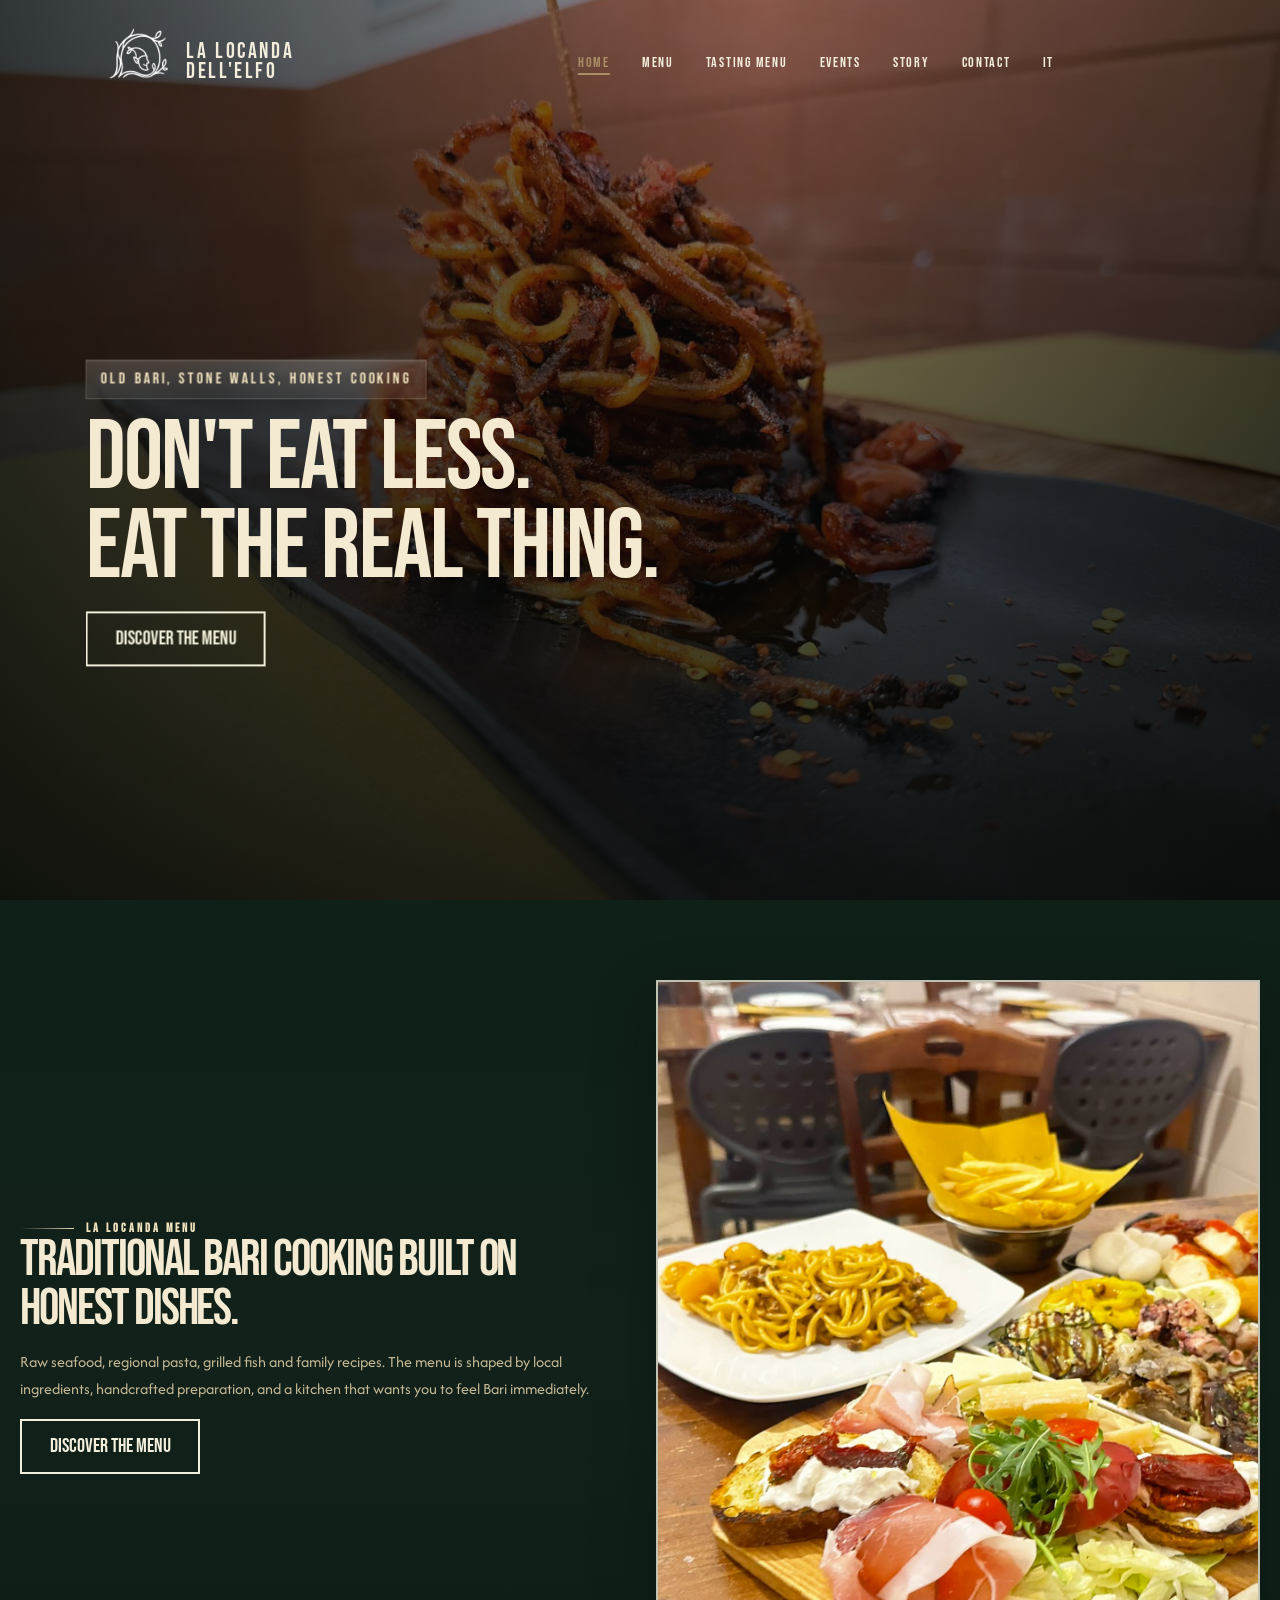
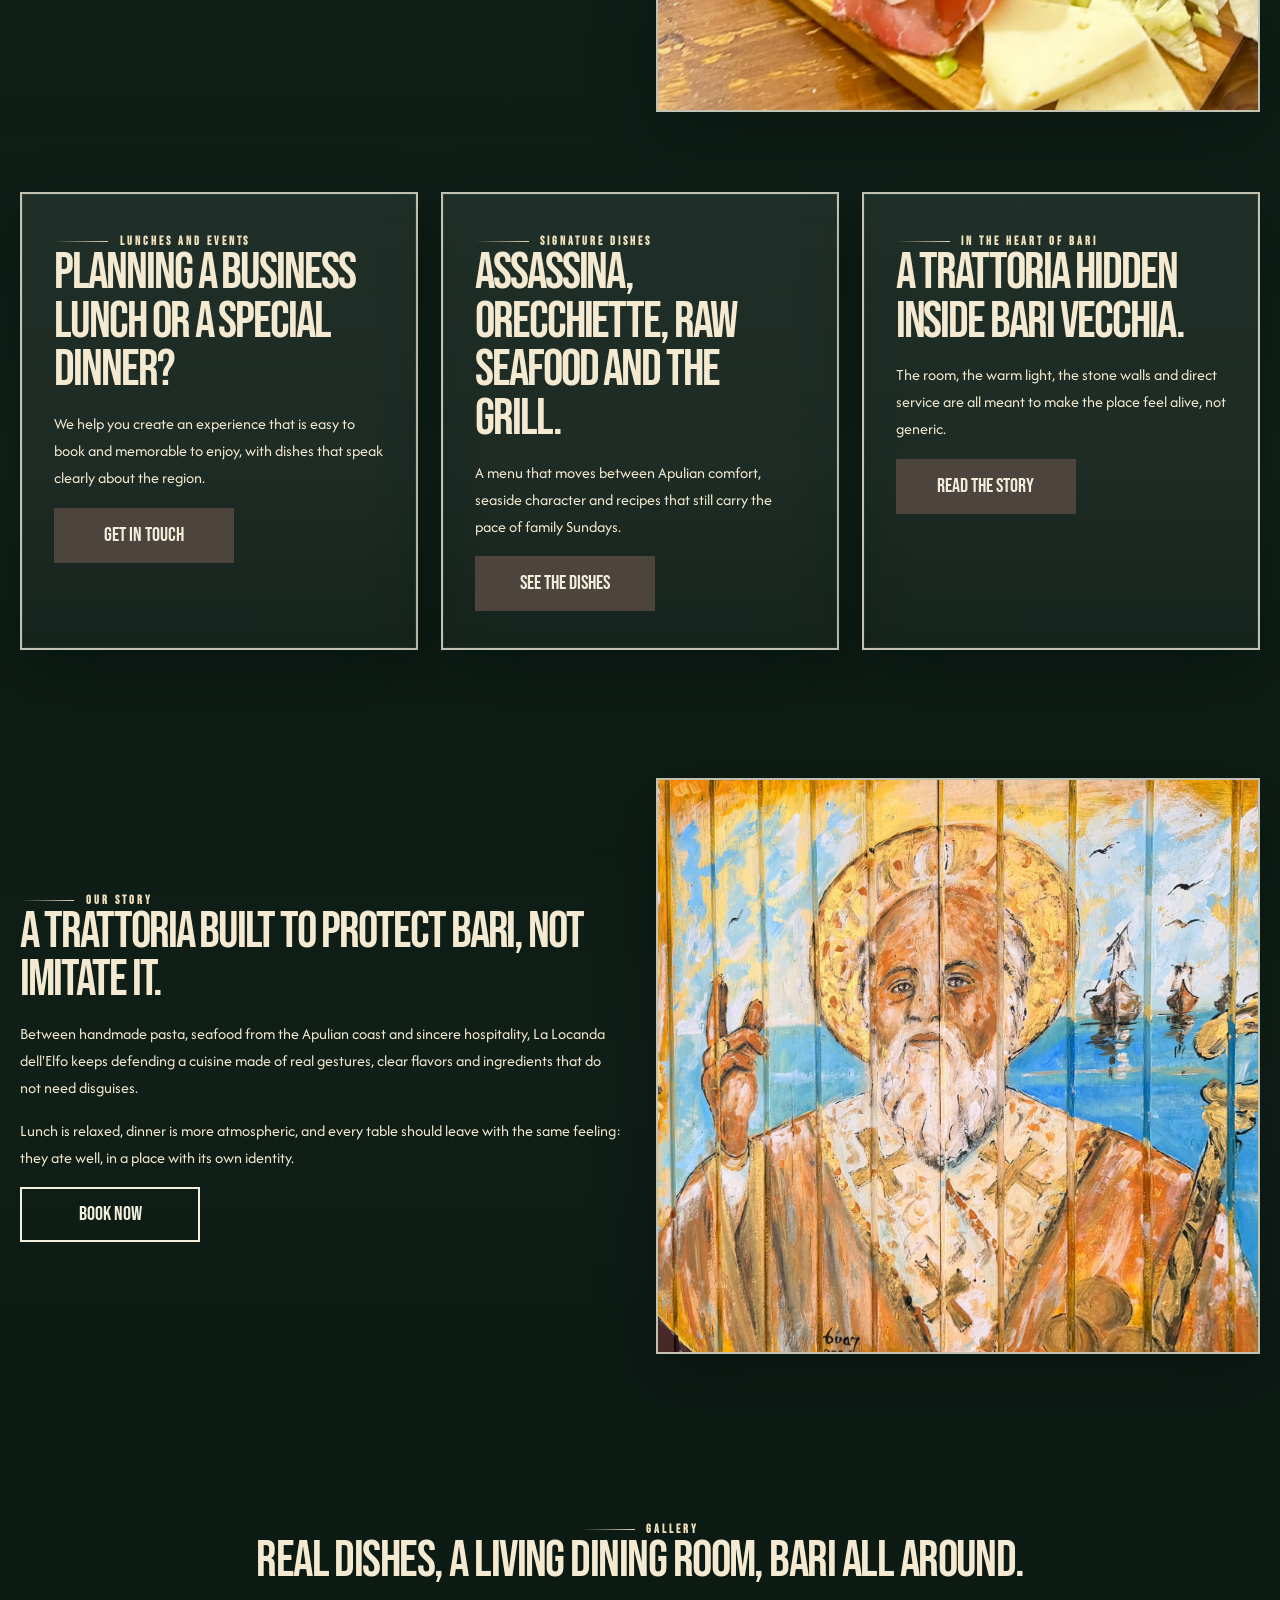
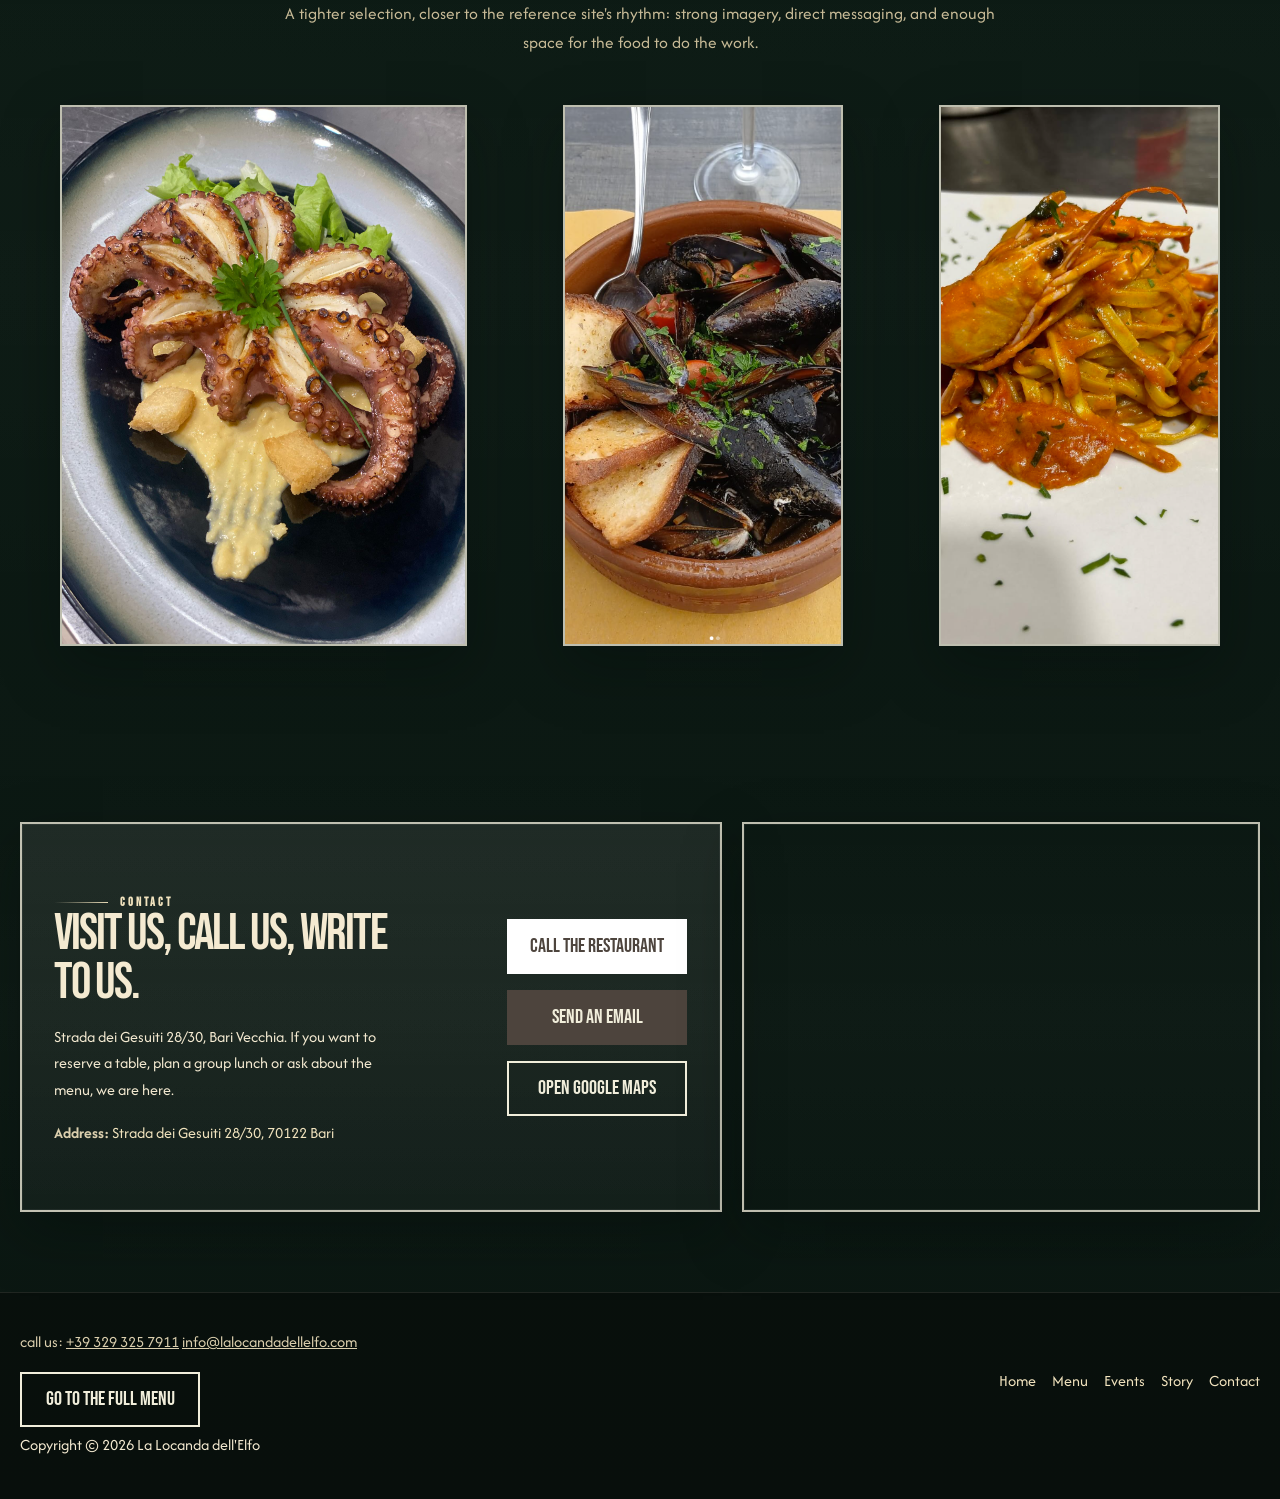
==== commit f67c3b0f: "change home" ====
--- a/index-en.html
+++ b/index-en.html
@@ -52,7 +52,7 @@
   <main id="content">
     <section id="home" class="rebel-hero">
       <div class="rebel-hero-slider" id="heroSlider" aria-live="polite">
-        <article class="rebel-hero-slide is-active" style="background-image:url('assets/img/locanda.jpeg');">
+        <article class="rebel-hero-slide is-active" style="background-image:url('assets/img/assassina.jpeg');">
           <div class="rebel-hero-overlay"></div>
           <div class="container rebel-hero-content">
             <span class="hero-note">Old Bari, stone walls, honest cooking</span>
